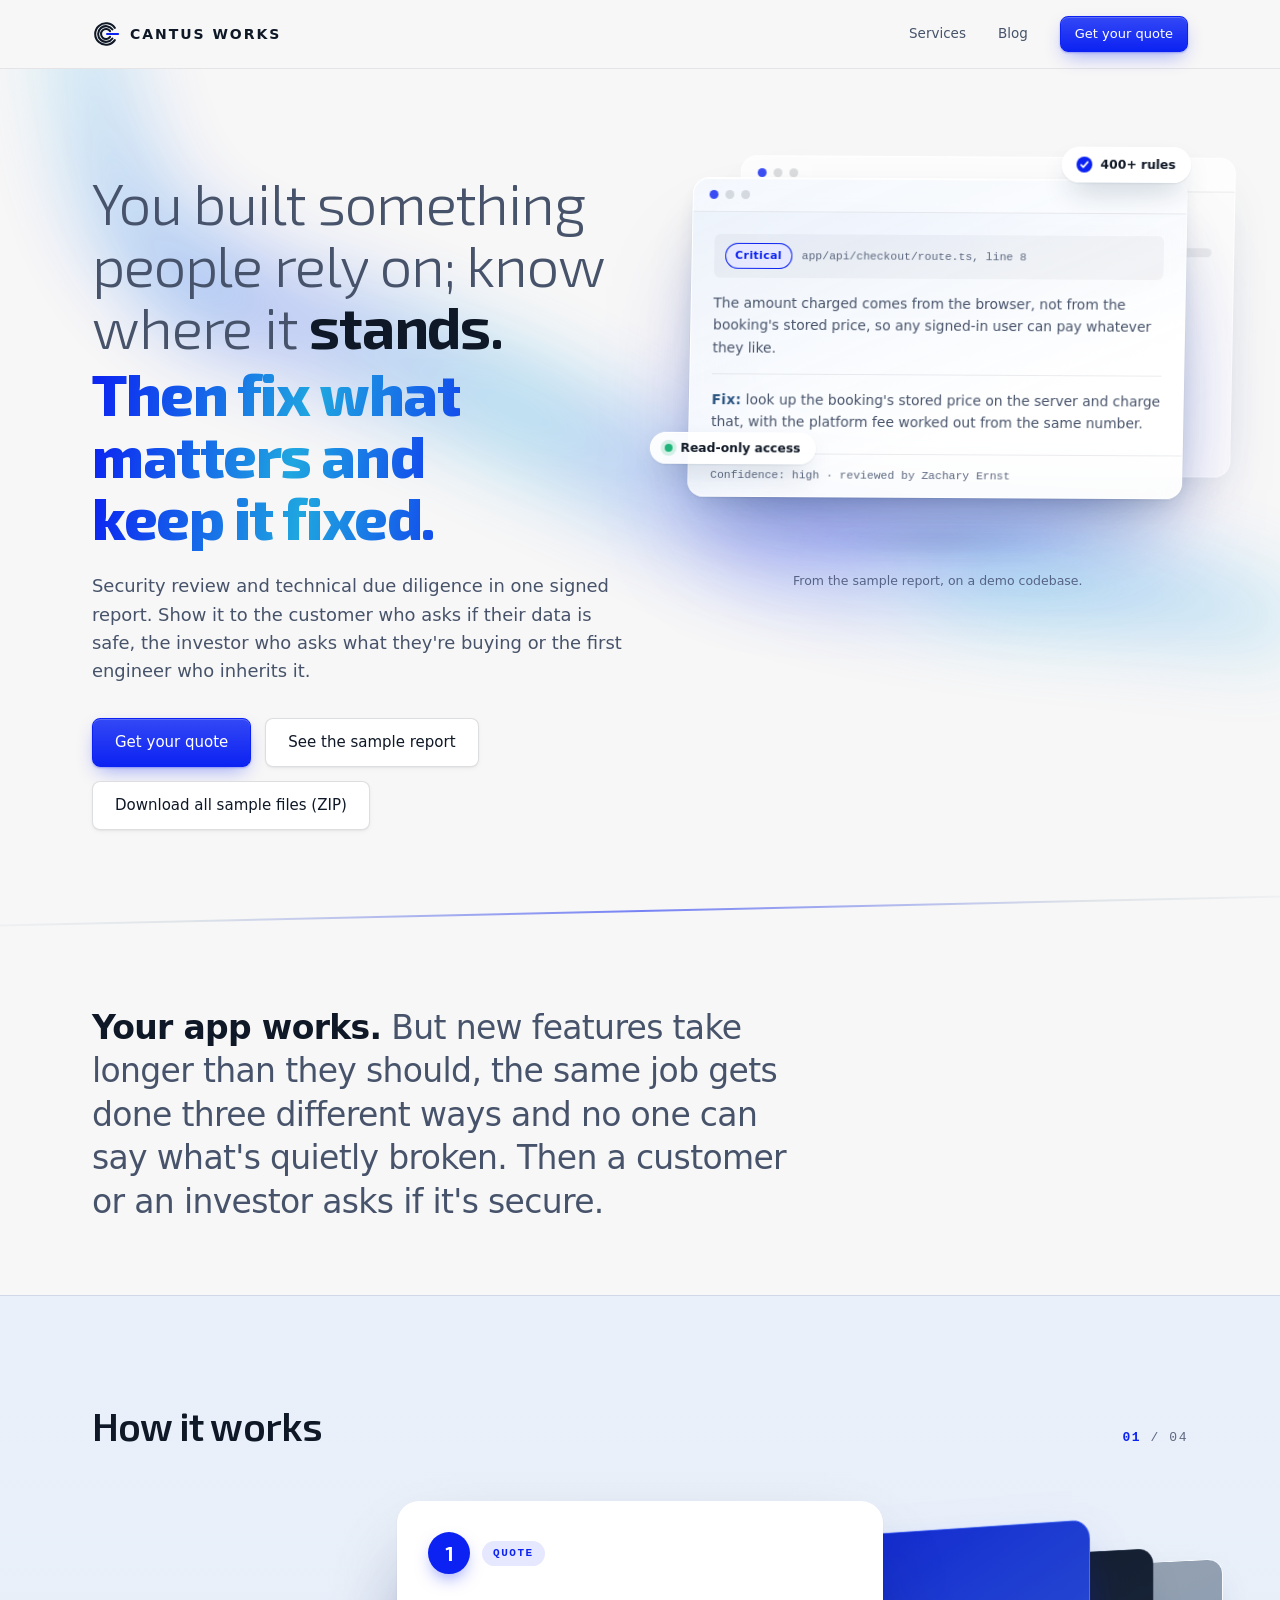
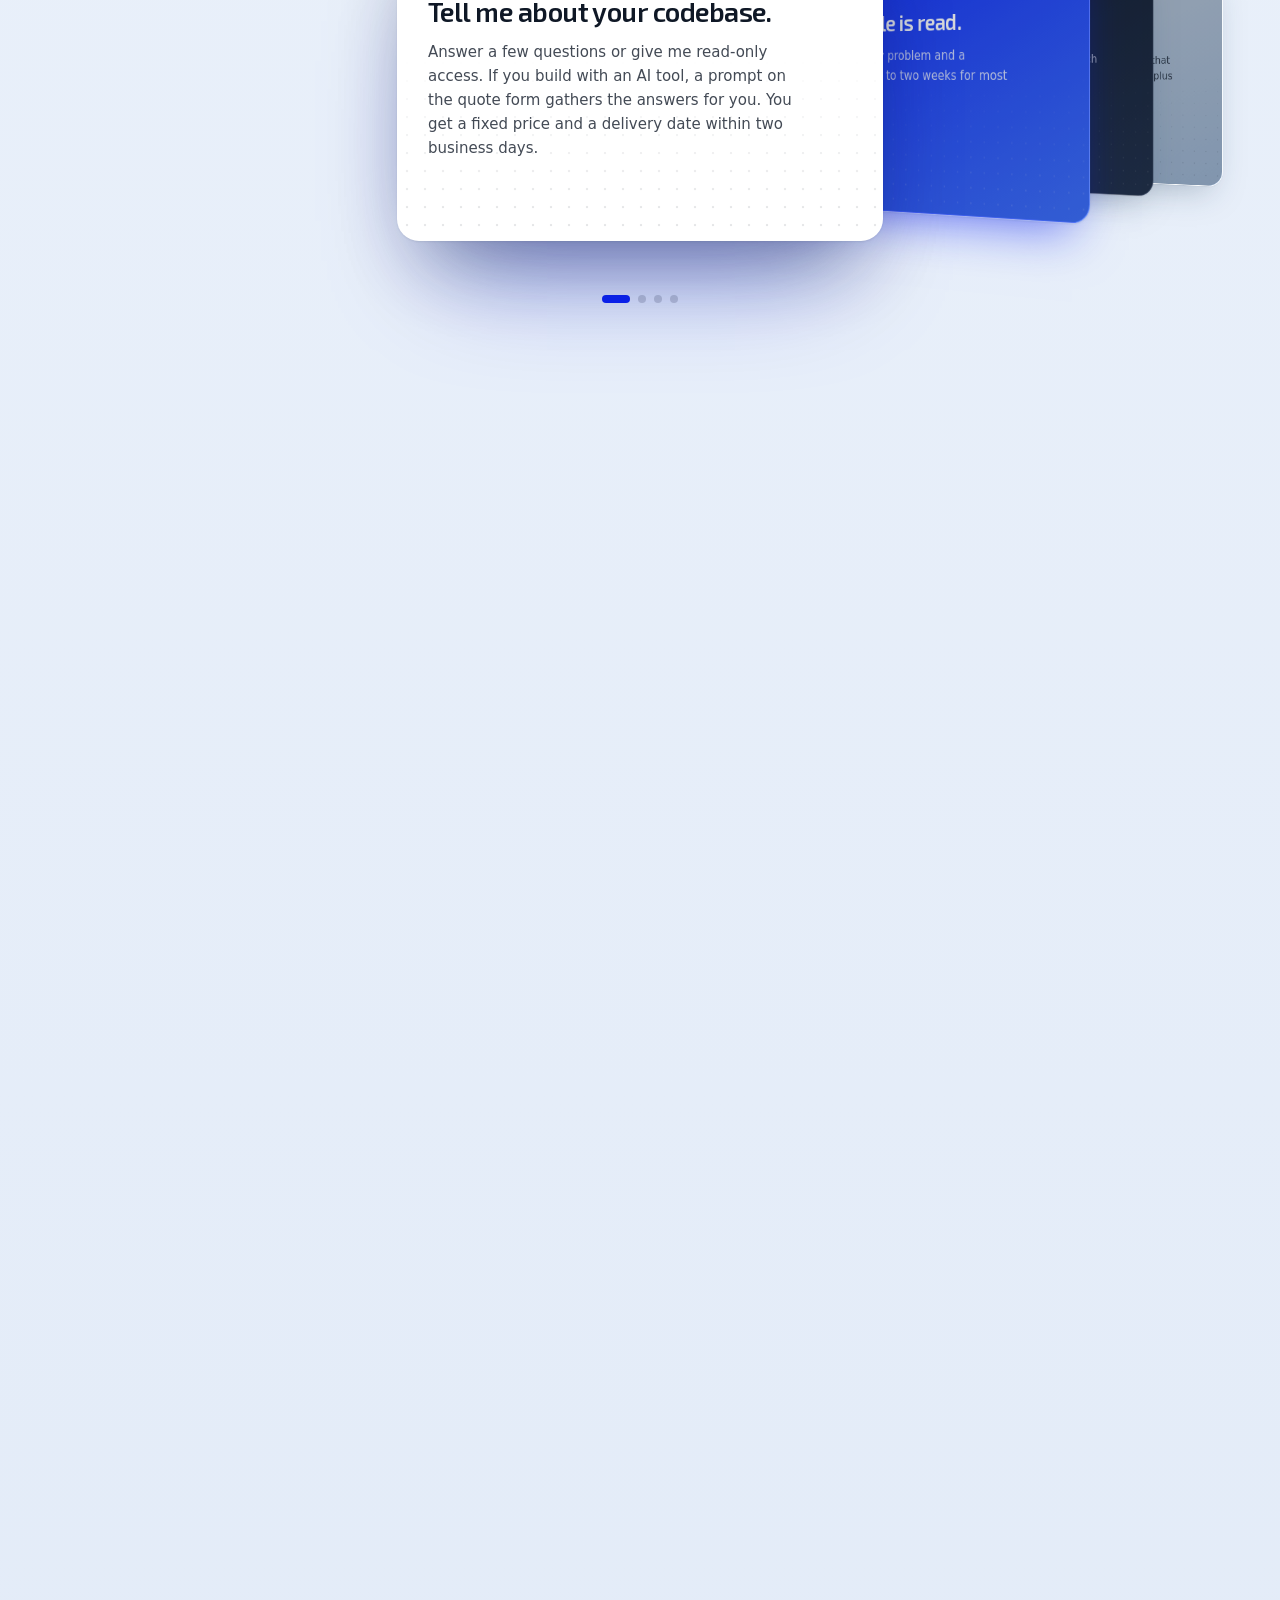
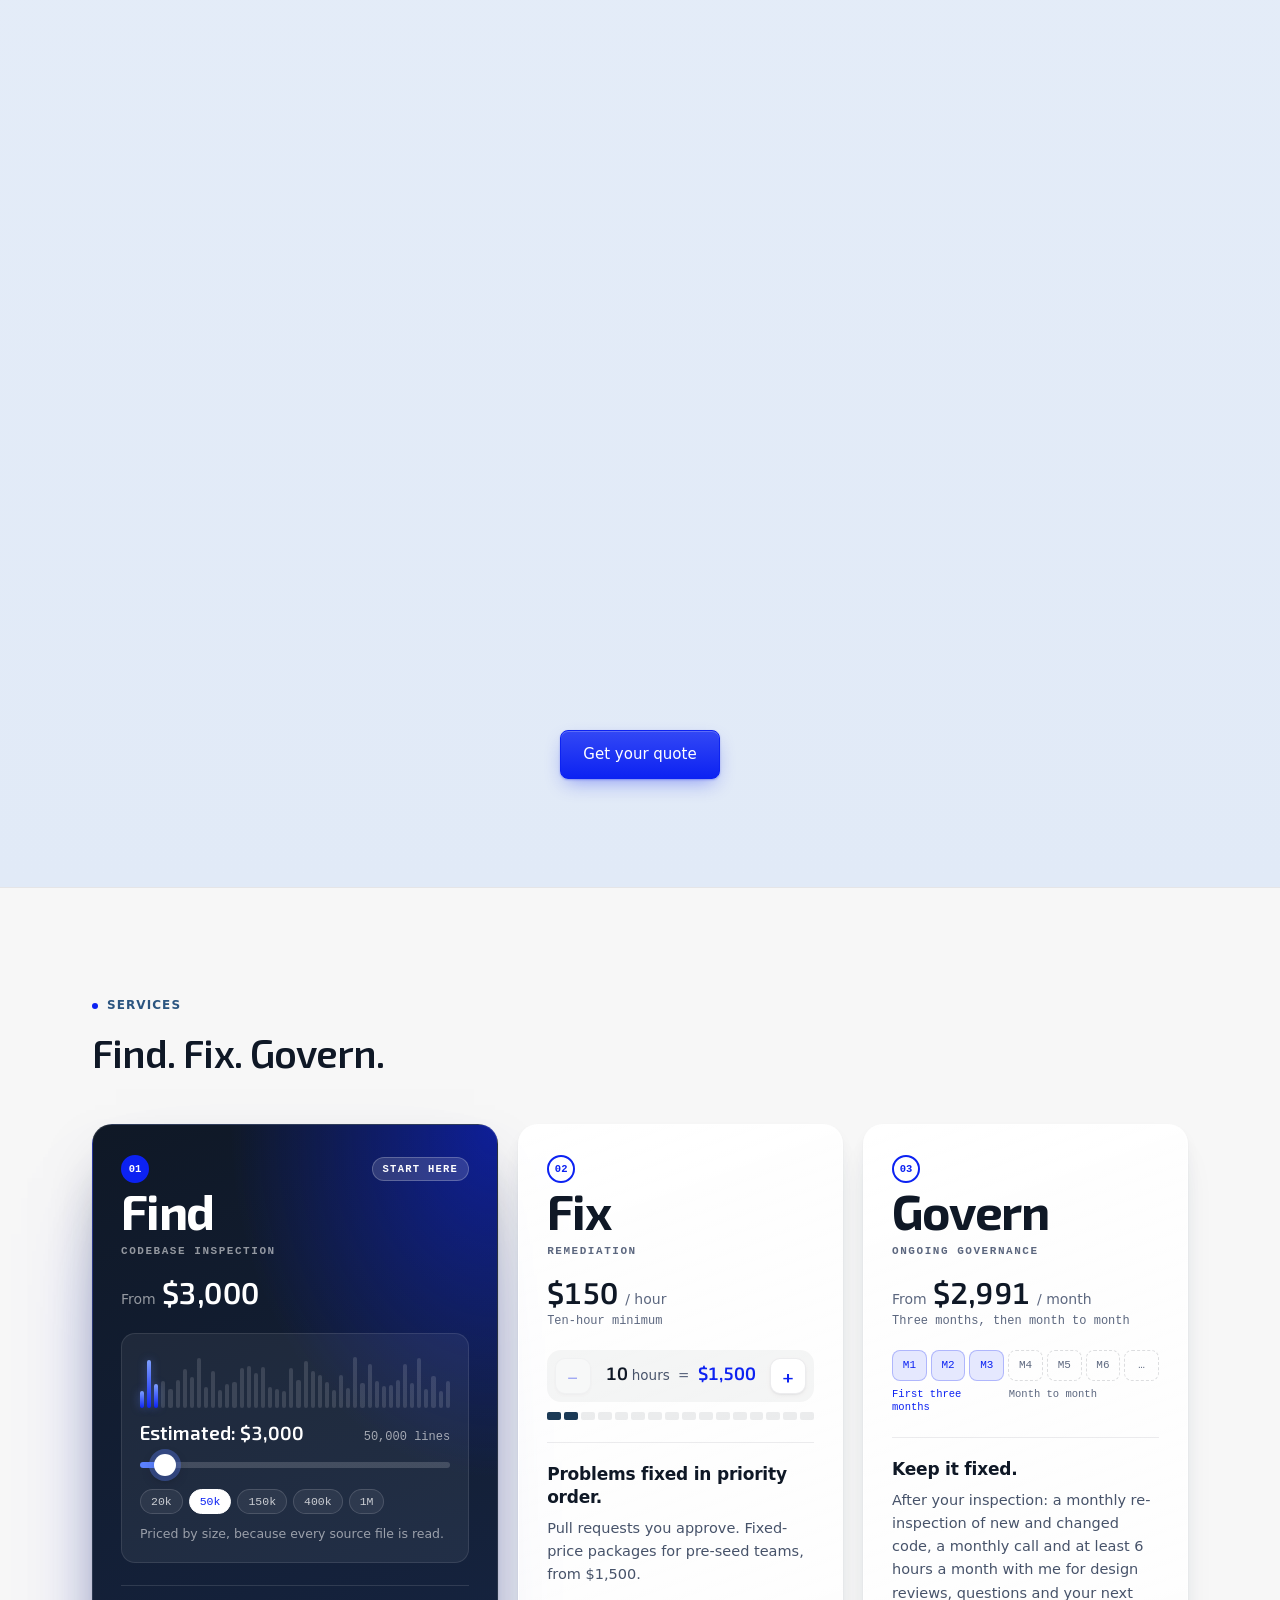
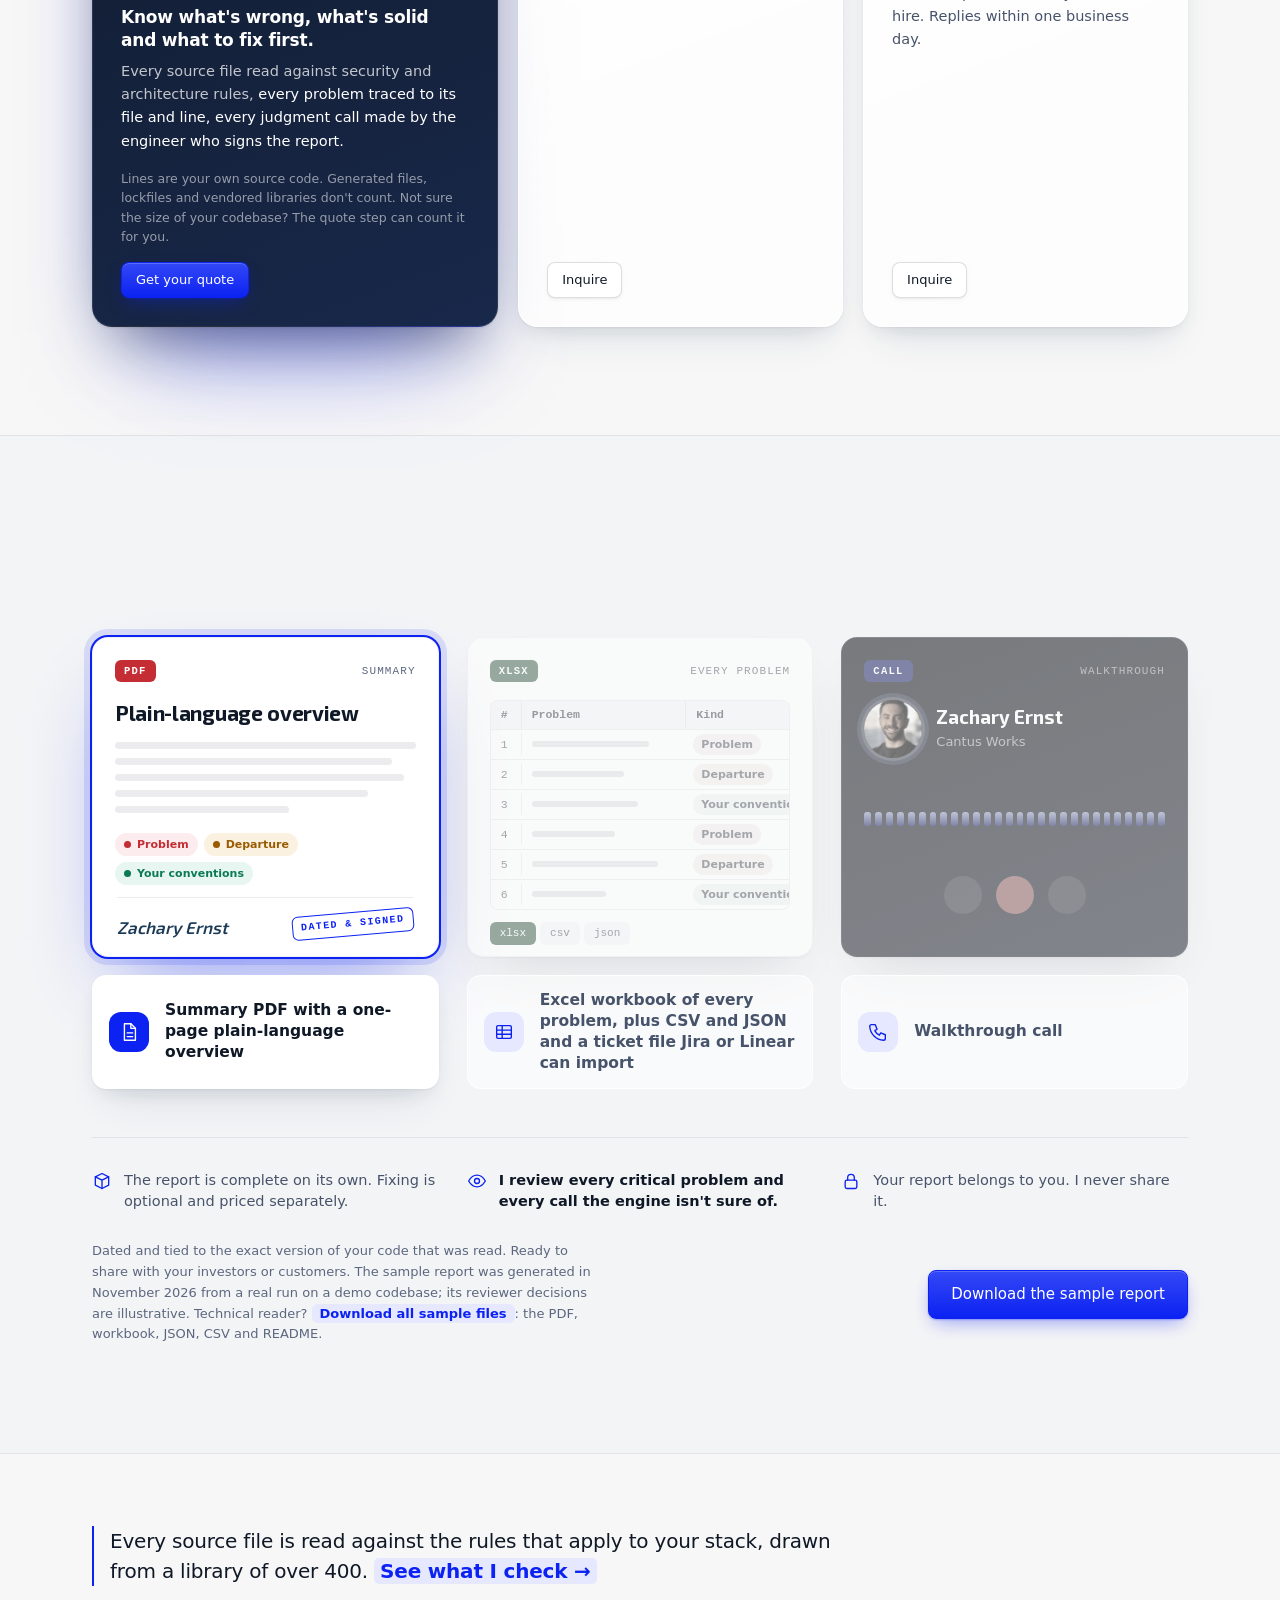
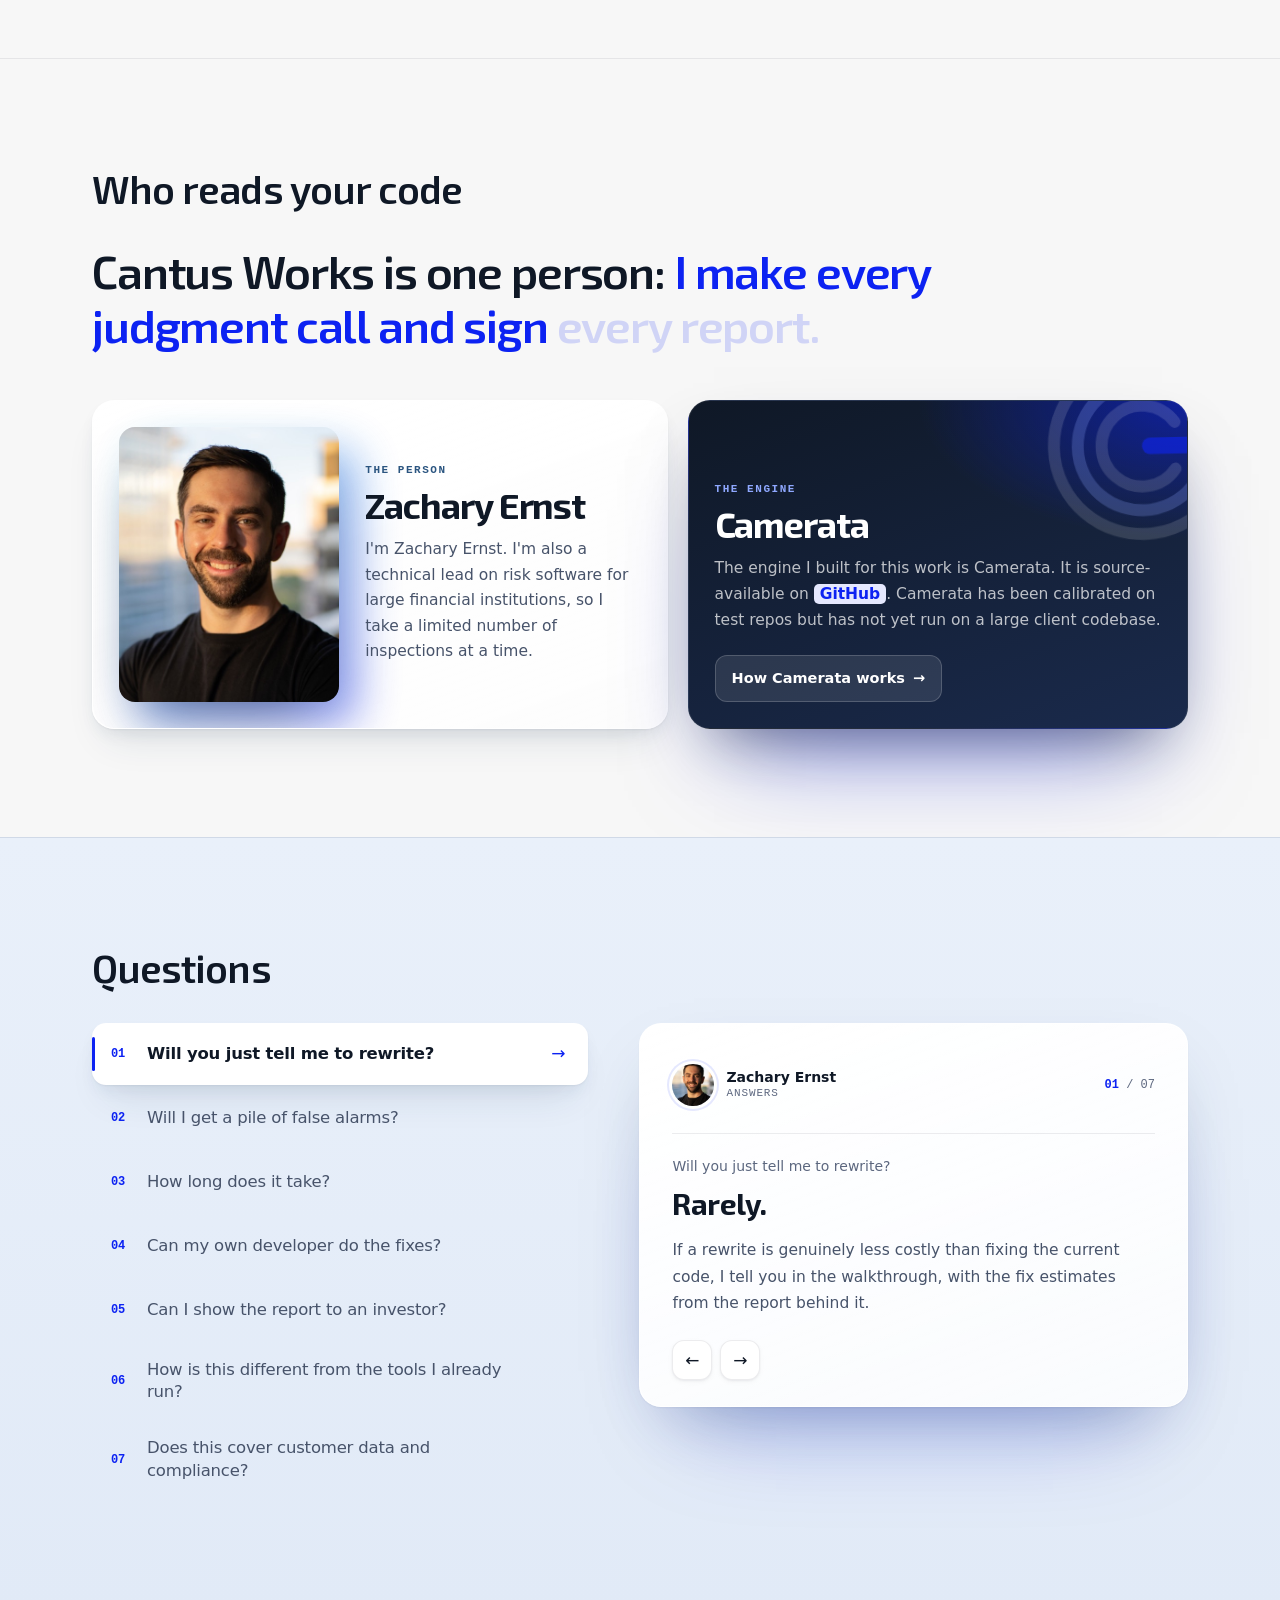
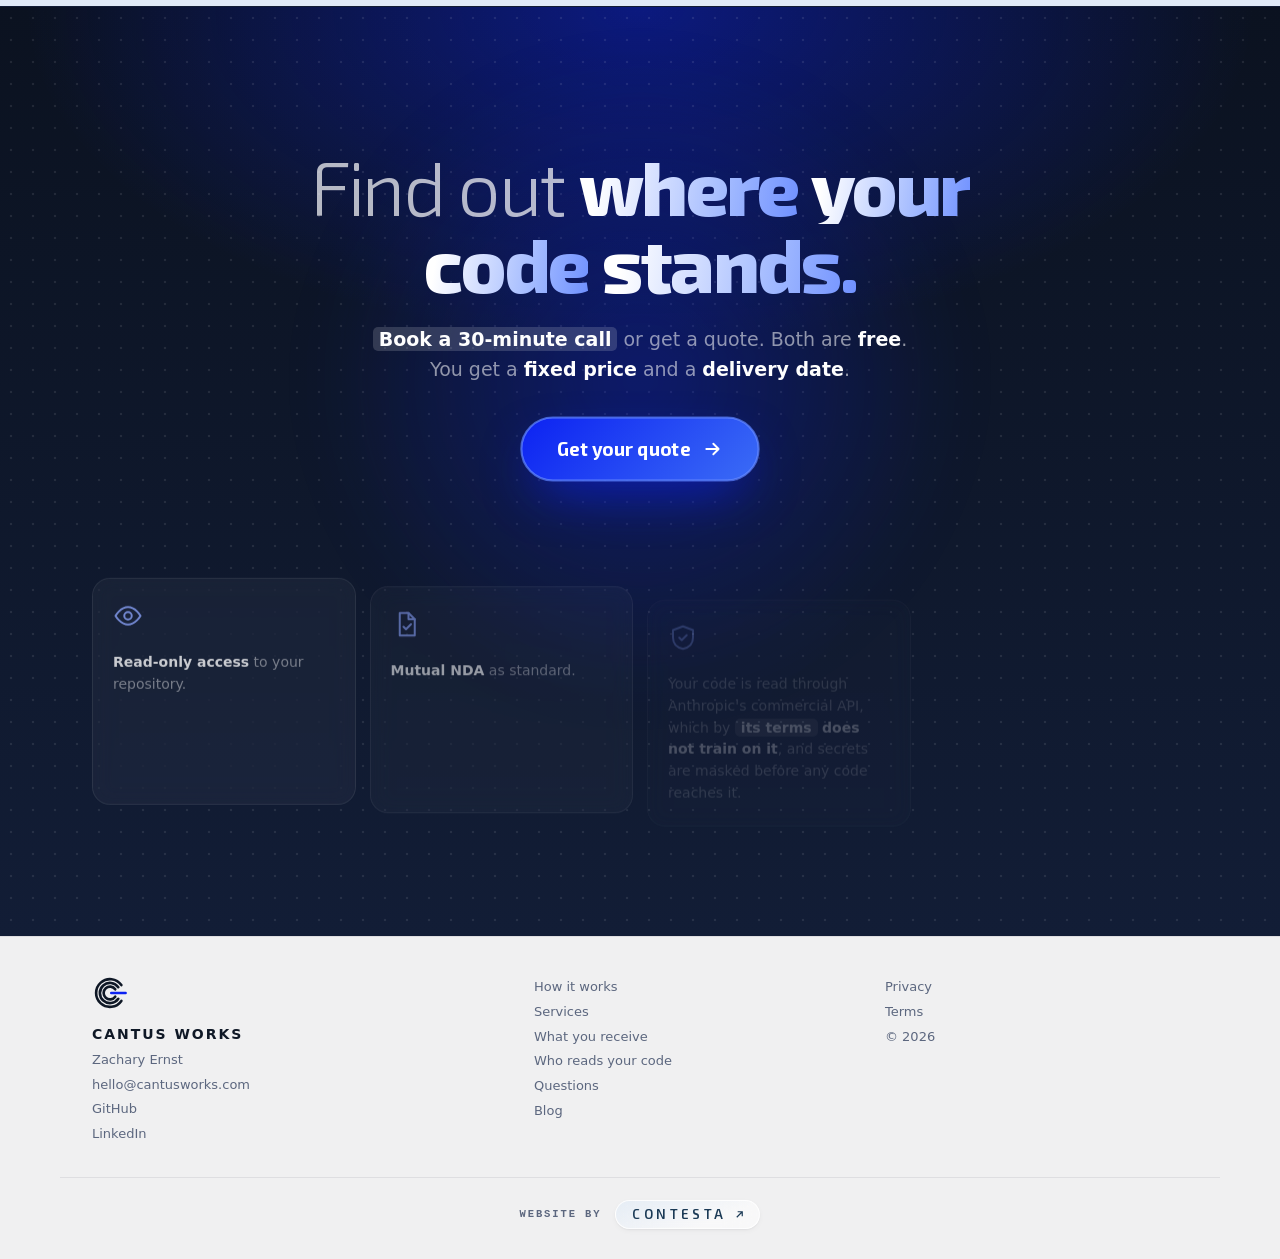
==== index.html @ cb7a37f2 "Footer: LinkedIn company page and Zachary Ernst's profile on every page; both in the structured data" ====
<!doctype html>
<html lang="en">
<head>
<meta charset="utf-8">
<title>Cantus Works | Code inspections for startups</title>
<meta name="viewport" content="width=device-width, initial-scale=1">
<meta name="color-scheme" content="light">
<meta name="theme-color" content="#F7F7F7">
<link rel="icon" href="favicon.svg" type="image/svg+xml">
<meta name="description" content="Security review and technical due diligence in one signed report you can show anyone who needs to trust your product.">
<meta property="og:title" content="Cantus Works">
<meta property="og:type" content="website">
<link rel="canonical" href="https://cantusworks.com/">
<meta property="og:description" content="Security review and technical due diligence in one signed report you can show anyone who needs to trust your product.">
<meta property="og:url" content="https://cantusworks.com/">
<meta property="og:site_name" content="Cantus Works">
<meta property="og:image" content="https://cantusworks.com/og-image.png">
<meta property="og:image:width" content="1200">
<meta property="og:image:height" content="630">
<meta name="twitter:card" content="summary_large_image">
<script type="application/ld+json">{"@context":"https://schema.org","@type":"ProfessionalService","name":"Cantus Works","url":"https://cantusworks.com/","logo":"https://cantusworks.com/logo-mark.svg","image":"https://cantusworks.com/og-image.png","email":"hello@cantusworks.com","description":"Code inspections for startups: every source file read against written security and architecture rules, reviewed and signed by one engineer.","founder":{"@type":"Person","name":"Zachary Ernst","jobTitle":"Founder and Principal Engineer","sameAs":["https://www.linkedin.com/in/zernst3/","https://github.com/zernst3"]},"sameAs":["https://www.linkedin.com/company/cantusworks","https://github.com/zernst3"]}</script>
<link rel="stylesheet" href="fonts/fonts.css">
<link rel="stylesheet" href="styles.css?v=20261121p">
<script>
  /* hide the hero until GSAP plays its intro; a safety net removes it if GSAP never loads */
  if (!window.matchMedia('(prefers-reduced-motion: reduce)').matches) {
    document.documentElement.classList.add('hero-anim');
    setTimeout(function () { if (!window.gsap) document.documentElement.classList.remove('hero-anim'); }, 2500);
  }
</script>
<script defer src="https://cloud.umami.is/script.js" data-website-id="0110ca8d-b614-43de-983e-fb62bd26c7d7" data-domains="cantusworks.com"></script>
</head>
<body>

<header class="site" id="hdr">
  <div class="wrap nav-inner">
    <a class="wordmark" href="#top"><img src="logo-mark.svg" width="28" height="28" alt="">CANTUS WORKS</a>
    <div class="nav-right">
      <nav class="navlinks" aria-label="Sections">
        <a href="#services">Services</a>
        <a href="/blog">Blog</a>
      </nav>
      <a class="btn btn-solid btn-sm" href="/quote" data-umami-event="quote-click" data-umami-event-need="general">Get your quote</a>
    </div>
  </div>
</header>

<main>
<section class="hero" id="top">
  <div class="hero-bg" aria-hidden="true">
    <svg class="hero-band" viewBox="0 0 1440 900" preserveAspectRatio="none">
      <defs>
        <linearGradient id="cwBand" gradientUnits="userSpaceOnUse" x1="60" y1="0" x2="1420" y2="600">
          <stop offset="0" stop-color="#0C22F2" stop-opacity="0"></stop>
          <stop offset="0.18" stop-color="#1431EE" stop-opacity="0.26"></stop>
          <stop offset="0.42" stop-color="#1FA6E0" stop-opacity="0.32"></stop>
          <stop offset="0.62" stop-color="#1431EE" stop-opacity="0.24"></stop>
          <stop offset="0.84" stop-color="#2FB4E6" stop-opacity="0.18"></stop>
          <stop offset="1" stop-color="#0C22F2" stop-opacity="0"></stop>
        </linearGradient>
      </defs>
      <path class="cw-band-base" d="M 88 -50 C 116 140 150 210 315 258 C 480 306 640 378 795 452 C 1000 550 1220 500 1560 610" fill="none" stroke="url(#cwBand)" stroke-width="118" stroke-linecap="round"></path>
      <path class="cw-band-flow" d="M 88 -50 C 116 140 150 210 315 258 C 480 306 640 378 795 452 C 1000 550 1220 500 1560 610" fill="none" stroke="#3FB6E8" stroke-opacity="0.24" stroke-width="82" stroke-linecap="round" stroke-dasharray="340 900"></path>
    </svg>
    <div class="hero-stroke"></div>
  </div>
  <div class="wrap">
    <div class="hero-grid">
      <div class="hero-copy">
        <h1 class="hero-title">
          <span class="hl hl1"><span class="w"><span>You</span></span> <span class="w"><span>built</span></span> <span class="w"><span>something</span></span> <span class="w"><span>people</span></span> <span class="w"><span>rely</span></span> <span class="w"><span>on;</span></span> <span class="w"><span>know</span></span> <span class="w"><span>where</span></span> <span class="w"><span>it</span></span> <span class="w"><span class="scr">stands.</span></span></span>
          <span class="hl hl2"><span class="grad">Then fix what matters and</span> <em class="accent">keep it fixed.</em></span>
        </h1>
        <p class="standfirst">Security review and technical due diligence in one signed report. Show it to the customer who asks if their data is safe, the investor who asks what they're buying or the first engineer who inherits it.</p>
        <div class="hero-cta">
          <a class="btn btn-solid btn-lg" href="/quote" data-umami-event="quote-click" data-umami-event-need="general">Get your quote</a>
          <a class="btn btn-lg" href="sample/cantus-works-sample.pdf" data-umami-event="sample-download-pdf" target="_blank" rel="noopener">See the sample report</a>
          <a class="btn btn-lg" href="sample/cantus-works-sample.zip" data-umami-event="sample-download-zip">Download all sample files (ZIP)</a>
        </div>
      </div>

      <div class="report-wrap">
        <div class="report-stage">
        <div class="report-float">
        <div class="report-tilt">
        <div class="report-ghost" aria-hidden="true">
          <div class="report-bar"><i></i><i></i><i></i></div>
          <div class="ghost-lines"><b></b><b></b><b></b><b></b></div>
        </div>
        <div class="report">
          <div class="scanline" aria-hidden="true"></div>
          <div class="report-bar" aria-hidden="true"><i></i><i></i><i></i></div>
          <div class="finding">
            <div class="loc">
              <span class="sev crit">Critical</span>
              <span>app/api/checkout/route.ts, line 8</span>
            </div>
            <p class="impact">The amount charged comes from the browser, not from the booking's stored price, so any signed-in user can pay whatever they like.</p>
            <p class="fix"><b>Fix:</b> look up the booking's stored price on the server and charge that, with the platform fee worked out from the same number.</p>
          </div>
          <div class="report-foot">Confidence: high &middot; reviewed by Zachary Ernst</div>
        </div>
        <div class="chip chip-a" aria-hidden="true"><svg viewBox="0 0 16 16"><path d="M3.5 8.5l3 3 6-7"/></svg>400+ rules</div>
        <div class="chip chip-b" aria-hidden="true"><span class="dot"></span>Read-only access</div>
        </div>
        </div>
        <div class="report-shadow" aria-hidden="true"></div>
        </div>
        <p class="report-caption">From the sample report, on a demo codebase.</p>
      </div>
    </div>
  </div>
</section>

<section class="tight" id="problem">
  <div class="wrap">
    <p class="problem"><span class="lead">Your app works.</span> But new features take longer than they should, the same job gets done three different ways and no one can say what's quietly broken. Then a customer or an investor asks if it's secure.</p>
  </div>
</section>

<section class="bg-blue how" id="how">
  <div class="wrap">
    <div class="how-pin">
    <div class="how-head">
      <h2>How it works</h2>
      <p class="how-count" aria-hidden="true"><span class="how-count-now">01</span> / 04</p>
    </div>

    <ol class="how-steps">
      <li class="how-step tone-light is-active">
        <div class="how-card">
          <div class="how-top"><span class="how-order">1</span><p class="how-name">Quote</p></div>
          <h3>Tell me about your codebase.</h3>
          <p class="how-desc">Answer a few questions or give me read-only access. If you build with an AI tool, a prompt on the quote form gathers the answers for you. You get a fixed price and a delivery date within two business days.</p>
        </div>
      </li>
      <li class="how-step tone-vivid">
        <div class="how-card">
          <div class="how-top"><span class="how-order">2</span><p class="how-name">Inspection</p></div>
          <h3>Every source file is read.</h3>
          <p class="how-desc">A signed report of every problem and a walkthrough call, in one to two weeks for most codebases.</p>
        </div>
      </li>
      <li class="how-step tone-ink">
        <div class="how-card">
          <div class="how-top"><span class="how-order">3</span><p class="how-name">Fix</p></div>
          <h3>I fix them in priority order.</h3>
          <p class="how-desc">You approve every change before it goes in. Each one is written the way your code is already written.</p>
        </div>
      </li>
      <li class="how-step tone-sky">
        <div class="how-card">
          <div class="how-top"><span class="how-order">4</span><p class="how-name">Govern</p></div>
          <h3>Your code stays fixed.</h3>
          <p class="how-desc">After your inspection: every month, the code that changed is inspected against the same rules, plus a monthly call and at least 6 hours with me. Replies within one business day.</p>
        </div>
      </li>
    </ol>

    <div class="how-dots" aria-hidden="true"><i class="is-active"></i><i></i><i></i><i></i></div>
    </div>

    <div class="cta-center"><a class="btn btn-solid btn-lg" href="/quote" data-umami-event="quote-click" data-umami-event-need="general">Get your quote</a></div>
  </div>
</section>

<section id="services" class="svc-section">
  <div class="wrap">
    <p class="eyebrow">Services</p>
    <h2 class="svc-title"><span>Find.</span> <span>Fix.</span> <span>Govern.</span></h2>

    <div class="svc-grid">

      <article class="svc svc-find">
        <div class="svc-top">
          <span class="svc-node" aria-hidden="true">01</span>
          <span class="flagship-tag">Start here</span>
        </div>
        <p class="verb">Find</p>
        <h3>Codebase Inspection</h3>
        <p class="price"><span class="from">From</span> <span class="amt" data-to="3000">$3,000</span></p>

        <div class="est">
          <div class="est-bars" aria-hidden="true"></div>
          <div class="est-label">
            <span class="est-price" id="est-price">Estimated: $3,000</span>
            <span class="est-lines" id="est-lines">50,000 lines</span>
          </div>
          <input type="range" id="est-range" min="0" max="1000000" step="1000" value="50000" aria-label="Codebase size in lines" aria-describedby="est-price">
          <div class="est-presets" role="group" aria-label="Typical sizes">
            <button type="button" data-lines="20000">20k</button>
            <button type="button" data-lines="50000" class="is-on">50k</button>
            <button type="button" data-lines="150000">150k</button>
            <button type="button" data-lines="400000">400k</button>
            <button type="button" data-lines="1000000">1M</button>
          </div>
          <p class="priced">Priced by size, because every source file is read.</p>
        </div>

        <p class="bold-line">Know what's wrong, what's solid and what to fix first.</p>
        <p class="body">Every source file read against security and architecture rules, <mark class="svc-mark">every problem traced to its file and line, every judgment call made by the engineer who signs the report.</mark></p>
        <p class="small">Lines are your own source code. Generated files, lockfiles and vendored libraries don't count. Not sure the size of your codebase? The quote step can count it for you.</p>
        <a class="btn btn-solid btn-sm" id="find-quote" href="/quote?need=find" data-umami-event="quote-click" data-umami-event-need="find">Get your quote</a>
      </article>

      <article class="svc svc-fix">
        <div class="svc-top"><span class="svc-node" aria-hidden="true">02</span></div>
        <p class="verb">Fix</p>
        <h3>Remediation</h3>
        <p class="price"><span class="amt" data-to="150">$150</span> <span class="per">/ hour</span></p>
        <p class="unit">Ten-hour minimum</p>

        <div class="hours">
          <div class="hours-row">
            <button type="button" class="hours-btn" data-step="-5" aria-label="Fewer hours">&minus;</button>
            <p class="hours-out" aria-live="polite"><b id="hours-n">10</b> hours <span>=</span> <b id="hours-total">$1,500</b></p>
            <button type="button" class="hours-btn" data-step="5" aria-label="More hours">+</button>
          </div>
          <div class="hours-blocks" aria-hidden="true"></div>
        </div>

        <p class="bold-line">Problems fixed in priority order.</p>
        <p class="body">Pull requests you approve. Fixed-price packages for pre-seed teams, from $1,500.</p>
        <a class="btn btn-sm" href="/quote?need=fix" data-umami-event="quote-click" data-umami-event-need="fix">Inquire</a>
      </article>

      <article class="svc svc-gov">
        <div class="svc-top"><span class="svc-node" aria-hidden="true">03</span></div>
        <p class="verb">Govern</p>
        <h3>Ongoing Governance</h3>
        <p class="price"><span class="from">From</span> <span class="amt" data-to="3000">$3,000</span> <span class="per">/ month</span></p>
        <p class="unit">Three months, then month to month</p>

        <div class="months" aria-hidden="true">
          <div class="months-row"><i class="commit">M1</i><i class="commit">M2</i><i class="commit">M3</i><i class="flex">M4</i><i class="flex">M5</i><i class="flex">M6</i><i class="flex">&hellip;</i></div>
          <div class="months-legend"><span>First three months</span><span>Month to month</span></div>
        </div>

        <p class="bold-line">Keep it fixed.</p>
        <p class="body">After your inspection: a monthly re-inspection of new and changed code, a monthly call and at least 6 hours a month with me for design reviews, questions and your next hire. Replies within one business day.</p>
        <a class="btn btn-sm" href="/quote?need=govern" data-umami-event="quote-click" data-umami-event-need="govern">Inquire</a>
      </article>
    </div>

  </div>
</section>

<section class="bg-deep" id="receive">
  <div class="wrap">
    <h2>What you receive</h2>

    <div class="rcv-row">
      <div class="rcv-col is-active">
        <div class="rcv-doc rcv-pdf" aria-hidden="true">
          <div class="doc-head"><span class="doc-type">PDF</span><span class="doc-meta">Summary</span></div>
          <p class="doc-title">Plain-language overview</p>
          <div class="doc-lines"><b></b><b></b><b></b><b></b><b></b></div>
          <div class="doc-kpis"><span class="k-broken"><i></i>Problem</span><span class="k-incons"><i></i>Departure</span><span class="k-well"><i></i>Your conventions</span></div>
          <div class="doc-foot"><span class="doc-sign">Zachary Ernst</span><span class="doc-stamp">Dated &amp; signed</span></div>
        </div>
        <button type="button" class="rcv-item is-active" aria-pressed="true">
          <svg viewBox="0 0 24 24" fill="none" stroke="currentColor" stroke-width="1.5" stroke-linecap="round" stroke-linejoin="round" aria-hidden="true"><path d="M7 3h7l5 5v13H7z"/><path d="M14 3v5h5"/><path d="M10 13h6M10 17h6"/></svg>
          <span>Summary PDF with a one-page plain-language overview</span>
          <i class="rcv-timer" aria-hidden="true"></i>
        </button>
      </div>

      <div class="rcv-col">
        <div class="rcv-doc rcv-xls" aria-hidden="true">
          <div class="doc-head"><span class="doc-type xls">XLSX</span><span class="doc-meta">Every problem</span></div>
          <div class="xls-grid">
            <div class="xls-row xls-h"><span>#</span><span>Problem</span><span>Kind</span></div>
            <div class="xls-row" data-kind="broken"><span>1</span><span><b style="width:82%"></b></span><span class="pill k-broken">Problem</span></div>
            <div class="xls-row" data-kind="incons"><span>2</span><span><b style="width:64%"></b></span><span class="pill k-incons">Departure</span></div>
            <div class="xls-row" data-kind="well"><span>3</span><span><b style="width:74%"></b></span><span class="pill k-well">Your conventions</span></div>
            <div class="xls-row" data-kind="broken"><span>4</span><span><b style="width:58%"></b></span><span class="pill k-broken">Problem</span></div>
            <div class="xls-row" data-kind="incons"><span>5</span><span><b style="width:88%"></b></span><span class="pill k-incons">Departure</span></div>
            <div class="xls-row" data-kind="well"><span>6</span><span><b style="width:52%"></b></span><span class="pill k-well">Your conventions</span></div>
          </div>
          <div class="xls-tabs"><span class="on">xlsx</span><span>csv</span><span>json</span></div>
        </div>
        <button type="button" class="rcv-item" aria-pressed="false">
          <svg viewBox="0 0 24 24" fill="none" stroke="currentColor" stroke-width="1.5" stroke-linecap="round" stroke-linejoin="round" aria-hidden="true"><rect x="4" y="5" width="16" height="14" rx="1.5"/><path d="M4 10h16M4 14.5h16M10 5v14"/></svg>
          <span>Excel workbook of every problem, plus CSV and JSON and a ticket file Jira or Linear can import</span>
          <i class="rcv-timer" aria-hidden="true"></i>
        </button>
      </div>

      <div class="rcv-col">
        <div class="rcv-doc rcv-call" aria-hidden="true">
          <div class="doc-head"><span class="doc-type call">CALL</span><span class="doc-meta">Walkthrough</span></div>
          <div class="call-who"><img src="headshot.jpg?v=2" alt=""><div><p class="call-name">Zachary Ernst</p><p class="call-role">Cantus Works</p></div></div>
          <div class="call-wave"></div>
          <div class="call-btns"><i></i><i class="end"></i><i></i></div>
        </div>
        <button type="button" class="rcv-item" aria-pressed="false">
          <svg viewBox="0 0 24 24" fill="none" stroke="currentColor" stroke-width="1.5" stroke-linecap="round" stroke-linejoin="round" aria-hidden="true"><path d="M5 4h4l2 5-2.5 1.5a11 11 0 0 0 5 5L15 13l5 2v4a2 2 0 0 1-2 2A16 16 0 0 1 3 6a2 2 0 0 1 2-2z"/></svg>
          <span>Walkthrough call</span>
          <i class="rcv-timer" aria-hidden="true"></i>
        </button>
      </div>
    </div>

    <div class="rcv-more">
      <div class="rcv-rest">
        <ul class="rcv-promises">
          <li><svg viewBox="0 0 24 24" fill="none" stroke="currentColor" stroke-width="1.6" stroke-linecap="round" stroke-linejoin="round" aria-hidden="true"><path d="M12 3l8 4v10l-8 4-8-4V7z"/><path d="M4 7l8 4 8-4M12 11v10"/></svg><span>The report is complete on its own. Fixing is optional and priced separately.</span></li>
          <li><svg viewBox="0 0 24 24" fill="none" stroke="currentColor" stroke-width="1.6" stroke-linecap="round" stroke-linejoin="round" aria-hidden="true"><path d="M2 12s4-7 10-7 10 7 10 7-4 7-10 7S2 12 2 12z"/><circle cx="12" cy="12" r="3"/></svg><span><mark class="rcv-mark">I review every critical problem and every call the engine isn't sure of.</mark></span></li>
          <li><svg viewBox="0 0 24 24" fill="none" stroke="currentColor" stroke-width="1.6" stroke-linecap="round" stroke-linejoin="round" aria-hidden="true"><rect x="5" y="11" width="14" height="10" rx="2"/><path d="M8 11V8a4 4 0 0 1 8 0v3"/></svg><span>Your report belongs to you. I never share it.</span></li>
        </ul>
        <p class="dated">Dated and tied to the exact version of your code that was read. Ready to share with your investors or customers. The sample report was generated in November 2026 from a real run on a demo codebase; its reviewer decisions are illustrative. Technical reader? <a class="pkg-link" href="sample/cantus-works-sample.zip" data-umami-event="sample-download-zip">Download all sample files</a>: the PDF, workbook, JSON, CSV and README.</p>
        <div class="cta-row"><a class="btn btn-solid btn-lg" href="sample/cantus-works-sample.pdf" data-umami-event="sample-download-pdf" target="_blank" rel="noopener">Download the sample report</a></div>
      </div>
    </div>
  </div>
</section>

<section class="teaser tight" id="check">
  <div class="wrap">
    <p>Every source file is read against the rules that apply to your stack, drawn from a library of over 400. <a href="/inspection-checks">See what I check &rarr;</a></p>
  </div>
</section>

<section id="who">
  <div class="wrap">
    <h2>Who reads your code</h2>

    <p class="who-statement">Cantus Works is one person: <span class="who-key">I make every judgment call and sign every report.</span></p>

    <div class="who-grid">
      <article class="who-card who-person">
        <div class="who-photo"><img src="headshot.jpg?v=2" width="848" height="1060" alt="Zachary Ernst" loading="lazy"></div>
        <div class="who-body">
          <p class="who-tag">The person</p>
          <h3 class="who-name">Zachary Ernst</h3>
          <p>I'm Zachary Ernst. I'm also a technical lead on risk software for large financial institutions, so I take a limited number of inspections at a time.</p>
        </div>
      </article>

      <article class="who-card who-engine">
        <svg class="who-rings" viewBox="0 0 96 96" aria-hidden="true">
          <path class="r1" d="M 61.9 38.2 A 17 17 0 1 0 61.9 57.8"/>
          <path class="r2" d="M 70.1 32.5 A 27 27 0 1 0 70.1 63.5"/>
          <path class="r3" d="M 78.3 26.8 A 37 37 0 1 0 78.3 69.2"/>
          <rect x="48" y="44.5" width="45" height="7" rx="3.5"/>
        </svg>
        <div class="who-body">
          <p class="who-tag">The engine</p>
          <h3 class="who-name">Camerata</h3>
          <p>The engine I built for this work is Camerata. It is source-available on <a href="https://github.com/zernst3/camerata-orchestrator" target="_blank" rel="noopener">GitHub</a>. Camerata has been calibrated on test repos but has not yet run on a large client codebase.</p>
          <a class="who-link" href="/how-camerata-works">How Camerata works <span aria-hidden="true">&rarr;</span></a>
        </div>
      </article>
    </div>
  </div>
</section>

<section class="bg-blue" id="questions">
  <div class="wrap">
    <h2>Questions</h2>
    <div class="faq" id="faq">
      <details>
        <summary>Will you just tell me to rewrite?</summary>
        <p class="answer">Rarely. If a rewrite is genuinely less costly than fixing the current code, I tell you in the walkthrough, with the fix estimates from the report behind it.</p>
      </details>
      <details>
        <summary>Will I get a pile of false alarms?</summary>
        <p class="answer">That's what my review is for. The engine proposes and I decide. <mark class="faq-mark">Every problem points to its file and line, so you can check it yourself. I review every critical problem and every call the engine isn't sure of. When the same problem repeats across your code, the report groups it as one fix and lists every place it appears. The report says how many I threw out.</mark></p>
      </details>
      <details>
        <summary>How long does it take?</summary>
        <p class="answer">One to two weeks for most codebases. Your quote gives a date for yours. Rush delivery is available for a fee, stated in the quote.</p>
      </details>
      <details>
        <summary>Can my own developer do the fixes?</summary>
        <p class="answer">Yes. Every problem includes its place in the code, the suggested fix and an estimate. Any developer can work from it. I do the fixes only if you ask me to. If an investor commissions the inspection, the agreement can rule out fix work so the report stays independent.</p>
      </details>
      <details>
        <summary>Can I show the report to an investor?</summary>
        <p class="answer">Yes. A non-technical investor can read the PDF summary. Technical reviewers can use the workbook for the finer details.</p>
      </details>
      <details>
        <summary>How is this different from the tools I already run?</summary>
        <p class="answer">Tools like Semgrep and Dependabot match known patterns and flag known vulnerable packages. A pen test attacks your running app. An inspection reads your whole codebase against written rules, including the places it contradicts its own patterns. <mark class="faq-mark">I review every critical problem and every call the engine isn't sure of.</mark> It works alongside those tools, not instead of them.</p>
      </details>
      <details>
        <summary>Does this cover customer data and compliance?</summary>
        <p class="answer">It covers how your code protects customer data: who can see what, where secrets live and how payments are handled. It is not a compliance certification. SOC 2, HIPAA and PCI are separate processes, and this report doesn't replace them.</p>
      </details>
    </div>
  </div>
</section>

<section class="contact final" id="contact">
  <div class="final-bg" aria-hidden="true"><div class="final-dots"></div><div class="final-glow"></div></div>
  <div class="wrap final-inner">
    <h2 class="final-title"><span class="ft-light">Find out</span> <span class="ft-heavy">where your code stands.</span></h2>
    <p class="final-sub"><a href="https://calendar.app.google/KakmsUZaSMK9FAoE8" data-umami-event="book-call" target="_blank" rel="noopener">Book a 30-minute call</a> or get a quote. Both are <b>free</b>. You get a <b>fixed price</b> and a <b>delivery date</b>.</p>
    <div class="final-cta">
      <a class="btn-magnet" href="/quote" data-umami-event="quote-click" data-umami-event-need="general"><span>Get your quote</span><svg viewBox="0 0 24 24" aria-hidden="true"><path d="M5 12h14M13 6l6 6-6 6"/></svg></a>
    </div>

    <ul class="final-trust">
      <li>
        <svg viewBox="0 0 24 24" aria-hidden="true"><path pathLength="1" d="M2 12s4-7 10-7 10 7 10 7-4 7-10 7S2 12 2 12z"/><circle pathLength="1" cx="12" cy="12" r="3"/></svg>
        <p><b>Read-only access</b> to your repository.</p>
      </li>
      <li>
        <svg viewBox="0 0 24 24" aria-hidden="true"><path pathLength="1" d="M7 3h7l5 5v13H7z"/><path pathLength="1" d="M14 3v5h5"/><path pathLength="1" d="M10 14l2 2 4-4"/></svg>
        <p><b>Mutual NDA</b> as standard.</p>
      </li>
      <li>
        <svg viewBox="0 0 24 24" aria-hidden="true"><path pathLength="1" d="M12 3l8 3v6c0 5-3.5 8-8 9-4.5-1-8-4-8-9V6z"/><path pathLength="1" d="M9 12l2 2 4-4"/></svg>
        <p>Your code is read through Anthropic's commercial API, which by <a href="https://www.anthropic.com/legal/commercial-terms" target="_blank" rel="noopener">its terms</a> <b>does not train on it</b>, and secrets are masked before any code reaches it.</p>
      </li>
      <li>
        <svg viewBox="0 0 24 24" aria-hidden="true"><path pathLength="1" d="M4 7h16M10 11v6M14 11v6M6 7l1 13h10l1-13M9 7V4h6v3"/></svg>
        <p>My copy of your code is <b>deleted within 30 days</b> after the work ends and the report after a year, or sooner on request.</p>
      </li>
    </ul>
  </div>
</section>
</main>

<footer class="site-foot">
  <div class="wrap foot-grid">
    <div>
      <img class="foot-mark" src="logo-mark.svg" width="36" height="36" alt="">
      <p class="foot-name">Cantus Works</p>
      <p><a href="https://www.linkedin.com/in/zernst3/" target="_blank" rel="noopener">Zachary Ernst</a></p>
      <p><a href="mailto:hello@cantusworks.com">hello@cantusworks.com</a></p>
      <p><a href="https://github.com/zernst3" target="_blank" rel="noopener">GitHub</a></p>
      <p><a href="https://www.linkedin.com/company/cantusworks" target="_blank" rel="noopener">LinkedIn</a></p>
    </div>
    <nav aria-label="Footer sections">
      <ul>
        <li><a href="#how">How it works</a></li>
        <li><a href="#services">Services</a></li>
        <li><a href="#receive">What you receive</a></li>
        <li><a href="#who">Who reads your code</a></li>
        <li><a href="#questions">Questions</a></li>
        <li><a href="/blog">Blog</a></li>
      </ul>
    </nav>
    <div>
      <ul>
        <li><a href="/privacy">Privacy</a></li>
        <li><a href="/terms">Terms</a></li>
        <li>&copy; 2026</li>
      </ul>
    </div>
  </div>
  <div class="wrap foot-credit">
    <span class="foot-credit-label">Website by</span>
    <a class="foot-credit-link" href="https://agenciacontesta.com/" target="_blank" rel="noopener">
      <span>Contesta</span>
      <svg viewBox="0 0 12 12" width="11" height="11" aria-hidden="true"><path d="M3 9 9 3M4 3h5v5" fill="none" stroke="currentColor" stroke-width="1.3"/></svg>
    </a>
  </div>
</footer>

<script src="site.js?v=20261121b"></script>
<script src="js/vendor/gsap.min.js"></script>
<script src="js/vendor/ScrollTrigger.min.js"></script>
<script src="hero.js?v=20261121h"></script>
<script src="how.js"></script>
<script src="services.js"></script>
<script src="receive.js"></script>
<script src="who.js"></script>
<script src="faq.js"></script>
<script src="final.js"></script>
</body>
</html>
---- fonts/fonts.css ----
/* Exo 2 (SIL Open Font License), self-hosted so visitors' browsers never contact Google. */
/* latin-ext */
@font-face {
  font-family: 'Exo 2';
  font-style: normal;
  font-weight: 300;
  font-display: swap;
  src: url(../fonts/exo2-latin-ext.woff2) format('woff2');
  unicode-range: U+0100-02BA, U+02BD-02C5, U+02C7-02CC, U+02CE-02D7, U+02DD-02FF, U+0304, U+0308, U+0329, U+1D00-1DBF, U+1E00-1E9F, U+1EF2-1EFF, U+2020, U+20A0-20AB, U+20AD-20C4, U+2113, U+2C60-2C7F, U+A720-A7FF;
}
/* latin */
@font-face {
  font-family: 'Exo 2';
  font-style: normal;
  font-weight: 300;
  font-display: swap;
  src: url(../fonts/exo2-latin.woff2) format('woff2');
  unicode-range: U+0000-00FF, U+0131, U+0152-0153, U+02BB-02BC, U+02C6, U+02DA, U+02DC, U+0304, U+0308, U+0329, U+2000-206F, U+20AC, U+2122, U+2191, U+2193, U+2212, U+2215, U+FEFF, U+FFFD;
}
/* latin-ext */
@font-face {
  font-family: 'Exo 2';
  font-style: normal;
  font-weight: 500;
  font-display: swap;
  src: url(../fonts/exo2-latin-ext.woff2) format('woff2');
  unicode-range: U+0100-02BA, U+02BD-02C5, U+02C7-02CC, U+02CE-02D7, U+02DD-02FF, U+0304, U+0308, U+0329, U+1D00-1DBF, U+1E00-1E9F, U+1EF2-1EFF, U+2020, U+20A0-20AB, U+20AD-20C4, U+2113, U+2C60-2C7F, U+A720-A7FF;
}
/* latin */
@font-face {
  font-family: 'Exo 2';
  font-style: normal;
  font-weight: 500;
  font-display: swap;
  src: url(../fonts/exo2-latin.woff2) format('woff2');
  unicode-range: U+0000-00FF, U+0131, U+0152-0153, U+02BB-02BC, U+02C6, U+02DA, U+02DC, U+0304, U+0308, U+0329, U+2000-206F, U+20AC, U+2122, U+2191, U+2193, U+2212, U+2215, U+FEFF, U+FFFD;
}
/* latin-ext */
@font-face {
  font-family: 'Exo 2';
  font-style: normal;
  font-weight: 600;
  font-display: swap;
  src: url(../fonts/exo2-latin-ext.woff2) format('woff2');
  unicode-range: U+0100-02BA, U+02BD-02C5, U+02C7-02CC, U+02CE-02D7, U+02DD-02FF, U+0304, U+0308, U+0329, U+1D00-1DBF, U+1E00-1E9F, U+1EF2-1EFF, U+2020, U+20A0-20AB, U+20AD-20C4, U+2113, U+2C60-2C7F, U+A720-A7FF;
}
/* latin */
@font-face {
  font-family: 'Exo 2';
  font-style: normal;
  font-weight: 600;
  font-display: swap;
  src: url(../fonts/exo2-latin.woff2) format('woff2');
  unicode-range: U+0000-00FF, U+0131, U+0152-0153, U+02BB-02BC, U+02C6, U+02DA, U+02DC, U+0304, U+0308, U+0329, U+2000-206F, U+20AC, U+2122, U+2191, U+2193, U+2212, U+2215, U+FEFF, U+FFFD;
}
/* latin-ext */
@font-face {
  font-family: 'Exo 2';
  font-style: normal;
  font-weight: 700;
  font-display: swap;
  src: url(../fonts/exo2-latin-ext.woff2) format('woff2');
  unicode-range: U+0100-02BA, U+02BD-02C5, U+02C7-02CC, U+02CE-02D7, U+02DD-02FF, U+0304, U+0308, U+0329, U+1D00-1DBF, U+1E00-1E9F, U+1EF2-1EFF, U+2020, U+20A0-20AB, U+20AD-20C4, U+2113, U+2C60-2C7F, U+A720-A7FF;
}
/* latin */
@font-face {
  font-family: 'Exo 2';
  font-style: normal;
  font-weight: 700;
  font-display: swap;
  src: url(../fonts/exo2-latin.woff2) format('woff2');
  unicode-range: U+0000-00FF, U+0131, U+0152-0153, U+02BB-02BC, U+02C6, U+02DA, U+02DC, U+0304, U+0308, U+0329, U+2000-206F, U+20AC, U+2122, U+2191, U+2193, U+2212, U+2215, U+FEFF, U+FFFD;
}
/* latin-ext */
@font-face {
  font-family: 'Exo 2';
  font-style: normal;
  font-weight: 800;
  font-display: swap;
  src: url(../fonts/exo2-latin-ext.woff2) format('woff2');
  unicode-range: U+0100-02BA, U+02BD-02C5, U+02C7-02CC, U+02CE-02D7, U+02DD-02FF, U+0304, U+0308, U+0329, U+1D00-1DBF, U+1E00-1E9F, U+1EF2-1EFF, U+2020, U+20A0-20AB, U+20AD-20C4, U+2113, U+2C60-2C7F, U+A720-A7FF;
}
/* latin */
@font-face {
  font-family: 'Exo 2';
  font-style: normal;
  font-weight: 800;
  font-display: swap;
  src: url(../fonts/exo2-latin.woff2) format('woff2');
  unicode-range: U+0000-00FF, U+0131, U+0152-0153, U+02BB-02BC, U+02C6, U+02DA, U+02DC, U+0304, U+0308, U+0329, U+2000-206F, U+20AC, U+2122, U+2191, U+2193, U+2212, U+2215, U+FEFF, U+FFFD;
}
---- styles.css ----
/* Cantus Works v2. Light theme: glass surfaces on a pale ground, blue accents.
   The theme is deliberately light only (color-scheme: light), so an OS in dark mode
   does not change the page, its form controls or its scrollbars. */
:root {
  color-scheme: light;

  /* surfaces */
  --bg: #F7F7F7;
  --bg-deep: #F0F0F1;
  --bg-blue: #E9F0FA;
  --bg-blue-deep: #E1EAF7;
  --card: #FFFFFF;

  /* glass */
  --glass: rgba(255, 255, 255, 0.55);
  --glass-strong: rgba(255, 255, 255, 0.68);
  --glass-blue: rgba(221, 234, 248, 0.55);

  /* ink */
  --ink: #0F1826;
  --ink-soft: #47536A;
  --ink-faint: #5C677F; /* darkened from #6B7690 to meet WCAG AA 4.5:1 on every site background */

  /* accent */
  --accent: #2B5580;
  --accent-deep: #1B3A56;
  --accent-mist: #E7EFF7;
  --vivid: #0C22F2;
  --vivid-soft: #3348F5;
  --vivid-mist: #E5E8FE;

  /* lines */
  --line: rgba(15, 24, 38, 0.08);
  --line-strong: rgba(15, 24, 38, 0.14);

  /* radius */
  --r-sm: 8px;
  --r-md: 12px;
  --r-lg: 16px;

  /* spacing scale (8px base) */
  --s1: 4px; --s2: 8px; --s3: 12px; --s4: 16px; --s5: 24px;
  --s6: 32px; --s7: 48px; --s8: 64px; --s9: 96px;

  /* layered shadows */
  --shadow-sm:
    0 1px 2px rgba(15, 24, 38, 0.05),
    0 2px 6px -1px rgba(15, 24, 38, 0.05);
  --shadow-md:
    0 1px 2px rgba(15, 24, 38, 0.05),
    0 8px 18px -6px rgba(27, 58, 86, 0.10),
    0 22px 40px -16px rgba(27, 58, 86, 0.14);
  --shadow-lg:
    0 1px 3px rgba(15, 24, 38, 0.06),
    0 14px 30px -10px rgba(27, 58, 86, 0.14),
    0 44px 76px -28px rgba(27, 58, 86, 0.22);
  --shadow-vivid:
    0 1px 3px rgba(15, 24, 38, 0.06),
    0 16px 34px -12px rgba(27, 58, 86, 0.16),
    0 46px 80px -30px rgba(12, 34, 242, 0.20);

  --font: -apple-system, BlinkMacSystemFont, "SF Pro Text", "SF Pro Display", "Segoe UI", system-ui, Roboto, Helvetica, Arial, sans-serif;
  --display: "Exo 2", var(--font);
  --mono: "SF Mono", ui-monospace, SFMono-Regular, Menlo, Consolas, "Liberation Mono", monospace;

  --ease: cubic-bezier(.2, .7, .2, 1);
  --maxw: 1160px;
  --gutter: 32px;
}

* { box-sizing: border-box; }
html {
  scroll-behavior: smooth;
  -webkit-text-size-adjust: 100%;
  background: var(--bg);
  overflow-x: clip;
}
body {
  margin: 0;
  position: relative;
  background: var(--bg);
  color: var(--ink);
  font-family: var(--font);
  font-size: 16px;
  line-height: 1.6;
  -webkit-font-smoothing: antialiased;
  text-rendering: optimizeLegibility;
  font-feature-settings: "kern" 1;
  overflow-x: clip;
}
img { max-width: 100%; }
.wrap { max-width: var(--maxw); margin: 0 auto; padding: 0 var(--gutter); }
a { color: inherit; text-decoration: none; }
::selection { background: rgba(12, 34, 242, 0.14); }
:focus-visible { outline: 2px solid var(--vivid); outline-offset: 3px; border-radius: 3px; }
section[id] { scroll-margin-top: 88px; }

/* ---------- reveal (only armed when scripting and motion are available) ---------- */
.anim [data-reveal] {
  opacity: 0; transform: translateY(14px);
  transition: opacity .6s var(--ease), transform .6s var(--ease);
}
.anim [data-reveal].above { transform: translateY(-14px); }
.anim [data-reveal].in-view { opacity: 1; transform: none; }

/* ---------- type scale ---------- */
h1, h2, h3 { font-family: var(--display); }
h1 {
  font-weight: 600;
  font-size: clamp(30px, 6.4vw, 58px);
  line-height: 1.07;
  letter-spacing: -0.032em;
  margin: 0 0 var(--s5);
  overflow-wrap: break-word;
}
h2 {
  font-weight: 600;
  font-size: clamp(25px, 4.6vw, 39px);
  line-height: 1.14;
  letter-spacing: -0.024em;
  margin: 0 0 var(--s3);
  max-width: 24ch;
  overflow-wrap: break-word;
}
h3 { font-weight: 600; letter-spacing: -0.012em; }
.eyebrow {
  font-size: 12px; font-weight: 600; color: var(--accent);
  letter-spacing: 0.09em; text-transform: uppercase;
  display: flex; align-items: center; flex-wrap: wrap; gap: 9px;
  margin: 0 0 var(--s4);
}
.eyebrow::before {
  content: ""; width: 6px; height: 6px; border-radius: 50%;
  background: var(--vivid); flex: none;
  animation: twinkle 3.4s ease-in-out infinite;
}
@keyframes twinkle { 0%, 100% { opacity: 1; } 50% { opacity: .25; } }
.prose { max-width: 60ch; color: var(--ink-soft); font-size: 16.5px; line-height: 1.6; }
.prose p { margin: 0 0 var(--s4); }
.prose a { color: var(--accent); font-weight: 600; text-decoration: underline; text-decoration-thickness: 1px; text-underline-offset: 3px; }
.prose a:hover { color: var(--vivid); }
.prose strong { color: var(--ink); }
.prose a strong { color: inherit; font-weight: 600; }

/* ---------- nav ---------- */
header.site {
  position: sticky; top: 0; z-index: 60;
  background: transparent;
  border-bottom: 1px solid var(--line);
  transition: background .28s ease, backdrop-filter .28s ease, border-color .28s ease;
}
header.site.scrolled {
  background: rgba(247, 247, 247, 0.84);
  backdrop-filter: blur(14px) saturate(180%);
  -webkit-backdrop-filter: blur(14px) saturate(180%);
  border-bottom-color: var(--line-strong);
}
.nav-inner {
  display: flex; align-items: center; justify-content: space-between;
  gap: 12px 24px; min-height: 68px;
}
.wordmark {
  display: inline-flex; align-items: center; gap: 10px;
  font-weight: 600; font-size: 14px; letter-spacing: 0.14em; color: var(--ink);
  white-space: nowrap;
}
.wordmark img { display: block; width: 28px; height: 28px; flex: none; }
.nav-right { display: flex; align-items: center; gap: var(--s6); }
.navlinks { display: flex; align-items: center; gap: var(--s6); }
.navlinks a {
  position: relative; font-size: 13.5px; font-weight: 450; color: var(--ink-soft);
  padding: 4px 0; transition: color .16s ease;
}
.navlinks a::after {
  content: ""; position: absolute; left: 0; right: 100%; bottom: 0; height: 1px;
  background: var(--ink); transition: right .24s var(--ease);
}
.navlinks a:hover, .navlinks a[aria-current="page"] { color: var(--ink); }
.navlinks a:hover::after, .navlinks a[aria-current="page"]::after { right: 0; }

/* ---------- buttons ---------- */
.btn {
  --btn-bg: #fff;
  display: inline-flex; align-items: center; justify-content: center; gap: 8px;
  font-size: 14px; font-weight: 500; font-family: inherit; line-height: 1.4;
  padding: 10px 18px; border-radius: var(--r-sm);
  border: 1px solid var(--line-strong);
  color: var(--ink); background: var(--btn-bg);
  box-shadow: var(--shadow-sm);
  cursor: pointer; white-space: nowrap; text-align: center;
  transition: transform .18s ease, box-shadow .18s ease, background .16s ease, border-color .16s ease;
}
.btn:hover { transform: translateY(-1px); background: var(--accent-mist); }
.btn-solid {
  color: #fff; border-color: var(--vivid);
  background: linear-gradient(180deg, var(--vivid-soft), var(--vivid));
  box-shadow:
    0 1px 2px rgba(12, 34, 242, 0.30),
    0 8px 20px -6px rgba(12, 34, 242, 0.42),
    inset 0 1px 0 rgba(255, 255, 255, 0.20);
}
.btn-solid:hover {
  background: linear-gradient(180deg, #2a3ff6, #0a1cd8);
  box-shadow:
    0 1px 2px rgba(12, 34, 242, 0.32),
    0 12px 26px -6px rgba(12, 34, 242, 0.5),
    inset 0 1px 0 rgba(255, 255, 255, 0.24);
}
.btn-sm { padding: 8px 14px; font-size: 13px; }
.btn-lg { padding: 13px 22px; font-size: 15px; }

/* ---------- section rhythm ---------- */
main > section { padding: clamp(64px, 9vw, 108px) 0; position: relative; }
main > section.tight { padding: clamp(44px, 6vw, 72px) 0; }
main > section + section { border-top: 1px solid var(--line); }
.bg-deep { background: rgba(237, 239, 243, 0.42); }
.bg-blue { background: linear-gradient(180deg, var(--bg-blue), var(--bg-blue-deep)); }
.cta-center { text-align: center; margin-top: var(--s7); }

/* ---------- hero ---------- */
/* full screen below the sticky header (--hdr-h is measured by site.js), content centred vertically */
main > section.hero {
  padding: clamp(56px, 8vw, 104px) 0 clamp(64px, 9vw, 104px); overflow: hidden;
  min-height: calc(100vh - var(--hdr-h, 69px)); min-height: calc(100svh - var(--hdr-h, 69px));
  display: flex; align-items: center;
}
main > section.hero > .wrap { width: 100%; }
.hero-bg { position: absolute; inset: 0; overflow: hidden; pointer-events: none; z-index: 0; }
.hero-band {
  position: absolute; inset: 0; width: 100%; height: 100%;
  pointer-events: none; overflow: visible;
  filter: blur(38px); opacity: .9;
  animation: bandSway 15s ease-in-out infinite alternate;
}
@keyframes bandSway {
  from { transform: translate3d(-1.4%, -1.8%, 0) rotate(-0.9deg); }
  to { transform: translate3d(1.6%, 1.6%, 0) rotate(0.9deg); }
}
.cw-band-base { animation: bandBreathe 12s ease-in-out infinite alternate; }
.cw-band-flow { animation: bandBreathe 12s ease-in-out infinite alternate, bandFlow 17s linear infinite; }
@keyframes bandBreathe { from { stroke-width: 98; } to { stroke-width: 138; } }
@keyframes bandFlow { from { stroke-dashoffset: 0; } to { stroke-dashoffset: -2480; } }
.hero-stroke {
  position: absolute; left: -8vw; right: -8vw; bottom: 22px; height: 1.5px; /* sits in the hero's bottom padding, below the buttons at any screen size */
  background: linear-gradient(90deg,
    transparent 0%,
    rgba(43, 85, 128, 0.12) 20%,
    rgba(12, 34, 242, 0.55) 50%,
    rgba(43, 85, 128, 0.12) 80%,
    transparent 100%);
  transform: rotate(-1.3deg);
  animation: strokeDrift 17s ease-in-out infinite alternate;
}
@keyframes strokeDrift {
  from { transform: rotate(-1.3deg) translateY(-7px); }
  to { transform: rotate(-1.3deg) translateY(7px); }
}
@media (max-width: 760px) { .hero-band { filter: blur(26px); opacity: .7; } }

.hero-grid {
  display: grid; grid-template-columns: minmax(0, 1.03fr) minmax(0, 0.97fr);
  gap: clamp(40px, 5vw, 64px); align-items: start; position: relative; z-index: 1;
}
.hero-grid > * { min-width: 0; }
/* hero title, all Exo 2, contrast by weight and colour: light line that rises word by word
   (only "codebase" heavy, decoding from scrambled code), then a heavy gradient line wiped in
   left to right, all in one moving blue gradient */
.hero h1 { font-family: var(--display); font-weight: 800; letter-spacing: -0.025em; }
.hero h1 .hl { display: block; }
.hero h1 .hl1 { font-weight: 300; color: var(--ink-soft); letter-spacing: -0.02em; }
.hero h1 .hl1 .scr { font-weight: 700; color: var(--ink); }
.hero h1 .w { display: inline-block; overflow: hidden; vertical-align: top; padding-bottom: .1em; margin-bottom: -.1em; }
.hero h1 .w > span { display: inline-block; will-change: transform; }
.hero h1 .scr { white-space: nowrap; }
.hero h1 .scr.scrambling { font-family: var(--mono); font-weight: 500; letter-spacing: -0.04em; color: var(--vivid); }
.hero h1 .hl2 { margin-top: .08em; }
/* the gradient sits on each inline piece (not the block) so Safari paints it reliably */
/* solid colour first: if gradient text fails to paint, the line still reads */
.hero h1 .hl2 > .grad, .hero h1 .hl2 > .accent { color: var(--vivid); }
@supports ((-webkit-background-clip: text) or (background-clip: text)) {
  .hero h1 .hl2 > .grad, .hero h1 .hl2 > .accent {
    background: linear-gradient(100deg, var(--vivid) 0%, #1FA6E0 28%, var(--vivid) 55%, #3348F5 78%, var(--vivid) 100%);
    background-size: 220% 100%;
    -webkit-background-clip: text; background-clip: text;
    color: transparent; -webkit-text-fill-color: transparent;
    /* Safari drops gradient text on wrapped lines without this */
    -webkit-box-decoration-break: clone; box-decoration-break: clone;
    animation: gradShift 7s linear infinite;
  }
}
@keyframes gradShift { from { background-position: 0% 0; } to { background-position: -220% 0; } }
.hero h1 .accent { white-space: nowrap; font-style: normal; }
/* Safari (macOS + iOS) does not paint the clipped gradient on "keep it fixed.":
   give it plain solid text there. hanging-punctuation is supported only by WebKit. */
@supports (hanging-punctuation: first) and (-webkit-appearance: none) {
  .hero h1 .hl2 > .accent {
    background: none; animation: none;
    -webkit-background-clip: border-box; background-clip: border-box;
    color: var(--vivid); -webkit-text-fill-color: var(--vivid);
  }
}

/* intro start states, only while GSAP owns the hero */
.hero-anim .hero h1 .w > span { transform: translateY(110%); }
.hero-anim .hero h1 .hl2 { opacity: 0; }
.hero-anim .standfirst, .hero-anim .hero-cta, .hero-anim .report-stage, .hero-anim .report-caption { opacity: 0; }
.standfirst {
  font-size: clamp(16.5px, 1.4vw, 18.5px); color: var(--ink-soft);
  max-width: 52ch; margin: 0 0 var(--s6); line-height: 1.58;
}
.hero-cta { display: flex; align-items: center; gap: 14px; flex-wrap: wrap; }

/* ---------- report excerpt window ---------- */
.report-wrap { position: relative; min-width: 0; padding-top: 18px; }
/* floating card: stage gives perspective, float bobs, tilt follows the pointer */
.report-stage { position: relative; perspective: 1400px; padding-bottom: 46px; }
.report-float { position: relative; z-index: 1; will-change: transform; }
.report-tilt {
  position: relative; transform-style: preserve-3d;
  transform: rotateY(-9deg) rotateX(5deg); will-change: transform;
}
.report {
  position: relative;
  background: linear-gradient(158deg, rgba(232, 240, 251, 0.82), rgba(255, 255, 255, 0.86) 70%);
  backdrop-filter: blur(20px) saturate(165%);
  -webkit-backdrop-filter: blur(20px) saturate(165%);
  border: 1px solid rgba(255, 255, 255, 0.9);
  border-radius: var(--r-lg);
  box-shadow:
    inset 0 1px 0 rgba(255, 255, 255, 0.9),
    0 1px 2px rgba(15, 24, 38, 0.06),
    0 10px 24px -8px rgba(27, 58, 86, 0.18),
    0 34px 64px -22px rgba(27, 58, 86, 0.30),
    0 70px 120px -40px rgba(12, 34, 242, 0.38);
  overflow: hidden;
}
/* second card stacked behind for depth */
.report-ghost {
  position: absolute; inset: 0; z-index: -1;
  transform: translate3d(34px, -30px, -90px);
  background: rgba(255, 255, 255, 0.55);
  border: 1px solid rgba(255, 255, 255, 0.85);
  border-radius: var(--r-lg);
  box-shadow: 0 24px 50px -24px rgba(27, 58, 86, 0.28);
  overflow: hidden;
}
.ghost-lines { padding: 22px; display: grid; gap: 12px; }
.ghost-lines b { display: block; height: 9px; border-radius: 5px; background: rgba(15, 24, 38, 0.07); }
.ghost-lines b:nth-child(1) { width: 52%; height: 22px; background: rgba(12, 34, 242, 0.08); }
.ghost-lines b:nth-child(3) { width: 86%; }
.ghost-lines b:nth-child(4) { width: 64%; }
/* soft ground shadow, shrinks as the card rises */
.report-shadow {
  position: absolute; left: 12%; right: 12%; bottom: 0; height: 34px;
  background: radial-gradient(closest-side, rgba(27, 58, 86, 0.30), rgba(12, 34, 242, 0.10) 60%, transparent);
  filter: blur(10px); will-change: transform, opacity;
}
/* scan pass across the card */
.scanline {
  position: absolute; left: 0; right: 0; top: 0; height: 90px; z-index: 2; pointer-events: none;
  transform: translateY(-100%); opacity: 0;
  background: linear-gradient(180deg, transparent, rgba(31, 166, 224, 0.10) 70%, rgba(12, 34, 242, 0.16));
  border-bottom: 1.5px solid rgba(12, 34, 242, 0.55);
}
/* chips floating in front of the card */
.chip {
  position: absolute; z-index: 3; display: inline-flex; align-items: center; gap: 8px;
  padding: 9px 14px; border-radius: 999px;
  font: 600 12.5px/1 var(--font); color: var(--ink); white-space: nowrap;
  background: rgba(255, 255, 255, 0.92);
  border: 1px solid rgba(255, 255, 255, 1);
  box-shadow: 0 1px 2px rgba(15, 24, 38, 0.08), 0 14px 30px -10px rgba(27, 58, 86, 0.32);
  transform: translateZ(70px);
}
.chip svg { width: 16px; height: 16px; padding: 2px; border-radius: 50%; background: var(--vivid); }
.chip svg path { fill: none; stroke: #fff; stroke-width: 2.2; stroke-linecap: round; stroke-linejoin: round; }
.chip .dot { width: 8px; height: 8px; border-radius: 50%; background: #1FB57A; box-shadow: 0 0 0 4px rgba(31, 181, 122, 0.18); }
.chip-a { top: -18px; right: -14px; }
.chip-b { bottom: 30px; left: -26px; }
/* critical pill pulses after the scan finds it */
.sev.crit { position: relative; }
.sev.crit.ping::after {
  content: ""; position: absolute; inset: -1px; border-radius: inherit;
  border: 1.5px solid var(--vivid); animation: ping 2.4s ease-out infinite;
}
@keyframes ping { 0% { transform: scale(1); opacity: .7; } 70%, 100% { transform: scale(1.6, 1.9); opacity: 0; } }
@media (max-width: 900px) {
  .report-wrap { max-width: 560px; margin: 0 auto; width: 100%; }
  .report-tilt { transform: rotateY(-4deg) rotateX(3deg); }
}
@media (max-width: 560px) {
  .report-ghost { transform: translate3d(14px, -18px, -60px); }
  .chip { font-size: 11.5px; padding: 7px 11px; }
  .chip-a { right: -4px; top: -16px; }
  .chip-b { left: -4px; bottom: 34px; }
}
.report-bar {
  display: flex; align-items: center; gap: 7px;
  padding: 12px 16px;
  background: rgba(255, 255, 255, 0.4);
  border-bottom: 1px solid var(--line);
}
.report-bar i { width: 9px; height: 9px; border-radius: 50%; background: var(--line-strong); display: block; }
.report-bar i:first-child { background: var(--vivid); opacity: .8; }
.finding { padding: 22px 22px 20px; overflow-wrap: break-word; }
.loc {
  display: flex; align-items: center; flex-wrap: wrap; gap: 8px 10px;
  font-family: var(--mono); font-size: 11.5px; color: var(--ink-faint);
  padding: 9px 11px; background: rgba(15, 24, 38, 0.035); border-radius: 6px;
  margin-bottom: 14px;
}
.loc span { min-width: 0; overflow-wrap: anywhere; }
.sev {
  font-family: var(--font); font-size: 11px; font-weight: 600;
  letter-spacing: 0.04em; text-transform: none;
  padding: 3px 9px; border-radius: 20px;
  color: var(--ink-soft); background: rgba(15, 24, 38, 0.045); border: 1px solid var(--line);
}
.sev.crit { color: var(--vivid); background: var(--vivid-mist); border-color: rgba(12, 34, 242, 0.22); }
.finding p { font-size: 14px; line-height: 1.62; color: var(--ink-soft); margin: 0 0 12px; }
.finding p.fix {
  margin: 14px 0 0; border-top: 1px solid var(--line); padding-top: 14px;
}
.finding p.fix b { color: var(--accent); font-weight: 700; letter-spacing: 0.02em; }
.report-foot {
  padding: 12px 22px; border-top: 1px solid var(--line);
  font-family: var(--mono); font-size: 11.5px; color: var(--ink-faint);
}
.report-caption { font-size: 12.5px; color: var(--ink-faint); margin: 14px 0 0; text-align: center; line-height: 1.55; }

/* ---------- problem ---------- */
.problem {
  font-size: clamp(22px, 3.3vw, 33px); font-weight: 500;
  line-height: 1.32; letter-spacing: -0.02em;
  color: var(--ink-soft); max-width: 34ch; margin: 0;
  text-wrap: pretty;
}
.problem .lead { color: var(--ink); font-weight: 600; }

/* ---------- how it works: four step cards in a 3D coverflow ----------
   No JS or reduced motion: the cards sit in a plain row (a swipe row on small screens).
   .how-3d (how.js): cards stack on one stage; the active one sits in front, larger,
   the others turn away in perspective behind it. */
.how { overflow-x: clip; }
.how-head { display: flex; align-items: baseline; justify-content: space-between; gap: var(--s4); }
.how-head h2 { margin: 0; }
.how-count { font: 500 13px/1 var(--mono); letter-spacing: .12em; color: var(--ink-faint); margin: 0; }
.how-count-now { color: var(--vivid); font-weight: 600; }

.how-steps {
  --card-w: clamp(320px, 38vw, 520px);
  --card-h: 340px;
  list-style: none; margin: var(--s6) 0 0; padding: 0; position: relative;
  display: grid; grid-template-columns: repeat(4, minmax(0, 1fr)); gap: var(--s4);
}
.how-step { position: relative; min-width: 0; }
.how-card {
  position: relative; overflow: hidden; height: 100%; min-height: 380px;
  display: flex; flex-direction: column;
  padding: 30px 30px 26px; border-radius: 22px;
  background: #fff; color: var(--ink);
  border: 1px solid rgba(255, 255, 255, 0.9);
  box-shadow: 0 1px 2px rgba(15, 24, 38, 0.06), 0 24px 50px -22px rgba(27, 58, 86, 0.35);
}
/* dot pattern fading in from the bottom */
.how-card::before {
  content: ""; position: absolute; left: 0; right: 0; bottom: 0; height: 55%; pointer-events: none;
  background-image: radial-gradient(currentColor 1.3px, transparent 1.6px);
  background-size: 18px 18px; opacity: .1;
  -webkit-mask-image: linear-gradient(180deg, transparent, #000 85%); mask-image: linear-gradient(180deg, transparent, #000 85%);
}
/* shade for cards that sit behind (set per card by how.js) */
.how-card::after {
  content: ""; position: absolute; inset: 0; border-radius: inherit; pointer-events: none;
  background: #0F1826; opacity: var(--shade, 0);
}
.how-top { position: relative; display: flex; align-items: center; gap: 12px; margin: 0 0 22px; }
.how-order {
  flex: none; width: 42px; height: 42px; border-radius: 50%;
  display: flex; align-items: center; justify-content: center;
  font: 700 19px/1 var(--display); color: #fff; background: var(--vivid);
  box-shadow: 0 8px 18px -6px rgba(12, 34, 242, 0.55);
}
.how-name {
  font: 600 11px/1 var(--mono); letter-spacing: .14em; text-transform: uppercase;
  padding: 7px 11px; border-radius: 999px; margin: 0;
  color: var(--vivid); background: var(--vivid-mist);
}
.how-step h3 { position: relative; font-size: clamp(22px, 2.1vw, 29px); line-height: 1.12; letter-spacing: -0.02em; margin: 0 0 14px; color: inherit; }
.how-desc { position: relative; margin: 0; font-size: 15px; line-height: 1.6; color: inherit; opacity: .78; max-width: 40ch; }

/* four tones, so each step reads as its own object */
.tone-vivid .how-card { background: linear-gradient(150deg, #0C22F2, #3B6CF6); color: #fff; border-color: rgba(255, 255, 255, 0.25); box-shadow: 0 1px 2px rgba(15, 24, 38, 0.08), 0 28px 56px -22px rgba(12, 34, 242, 0.6); }
.tone-ink .how-card { background: linear-gradient(150deg, #0F1826, #24344F); color: #fff; border-color: rgba(255, 255, 255, 0.12); }
.tone-sky .how-card { background: linear-gradient(160deg, #E3EFFC, #BCD6F4); }
.tone-vivid .how-name, .tone-ink .how-name { color: #fff; background: rgba(255, 255, 255, 0.16); }
.tone-sky .how-name { background: rgba(255, 255, 255, 0.7); }
.tone-vivid .how-order { color: var(--vivid); background: #fff; box-shadow: 0 8px 18px -6px rgba(15, 24, 38, 0.35); }

.how-dots { display: none; justify-content: center; gap: 8px; margin-top: var(--s5); }
.how-dots i { width: 8px; height: 8px; border-radius: 8px; background: rgba(15, 24, 38, 0.18); transition: width .4s var(--ease), background .4s var(--ease); cursor: pointer; }
.how-dots i.is-active { width: 28px; background: var(--vivid); }

/* stage mode */
.how-3d .how-steps { display: block; height: calc(var(--card-h) + 50px); perspective: 1700px; touch-action: pan-y; }
.how-3d .how-step {
  position: absolute; left: 50%; top: 22px; width: var(--card-w); height: var(--card-h);
  margin-left: calc(var(--card-w) / -2); cursor: pointer; will-change: transform;
}
.how-3d .how-step.is-active { cursor: default; }
.how-3d .how-card { min-height: 0; }
.how-3d .how-step.is-active .how-card { box-shadow: 0 1px 2px rgba(15, 24, 38, 0.08), 0 40px 80px -28px rgba(15, 24, 38, 0.45), 0 70px 120px -50px rgba(12, 34, 242, 0.45); }
.how-3d .how-dots { display: flex; }

@media (max-width: 899px) {
  .how:not(.how-3d) .how-steps {
    display: flex; overflow-x: auto; scroll-snap-type: x mandatory; scrollbar-width: none;
    margin-left: calc(var(--gutter, 24px) * -1); margin-right: calc(var(--gutter, 24px) * -1);
    padding: 6px var(--gutter, 24px) 14px;
  }
  .how:not(.how-3d) .how-step { flex: 0 0 min(80%, 320px); scroll-snap-align: start; }
  .how-steps { --card-w: min(80vw, 380px); --card-h: 380px; }
}
@media (max-width: 560px) {
  .how-card { padding: 24px 22px 22px; }
  .how-steps { --card-h: 400px; }
}

/* ---------- services: three instruments on one rail ----------
   Reading levels per card: 1) verb + price, 2) the bold line, 3) body, note and button.
   services.js adds the entrance, the rail pulse, the pointer spotlight and the three controls. */
.svc-title span { transition: color .35s var(--ease); }
.svc-title span.dim { color: rgba(15, 24, 38, 0.22); }
.svc-title span.lit { color: var(--vivid); }

.svc-grid {
  position: relative; display: grid; grid-template-columns: minmax(0, 1.25fr) minmax(0, 1fr) minmax(0, 1fr);
  gap: 20px; margin-top: var(--s7); align-items: stretch;
}

.svc {
  position: relative; min-width: 0;
  display: flex; flex-direction: column;
  padding: 30px 28px 28px; border-radius: 20px;
  background: linear-gradient(160deg, rgba(255, 255, 255, 0.92), rgba(255, 255, 255, 0.7));
  border: 1px solid rgba(255, 255, 255, 0.95);
  box-shadow: var(--shadow-md);
  transition: box-shadow .45s var(--ease), translate .45s var(--ease), border-color .45s var(--ease);
}
.svc > * { position: relative; z-index: 1; }
/* spotlight that follows the pointer (--mx / --my set by services.js) */
.svc::before {
  content: ""; position: absolute; inset: 0; border-radius: inherit; pointer-events: none; z-index: 0;
  background: radial-gradient(380px circle at var(--mx, 50%) var(--my, 0%), rgba(12, 34, 242, 0.09), transparent 62%);
  opacity: 0; transition: opacity .4s var(--ease);
}
.svc:hover::before { opacity: 1; }
.svc:hover { translate: 0 -6px; box-shadow: var(--shadow-lg); }

.svc-top { display: flex; align-items: center; justify-content: space-between; min-height: 28px; }
.svc-node {
  position: relative; z-index: 2;
  width: 28px; height: 28px; border-radius: 50%;
  display: flex; align-items: center; justify-content: center;
  font: 600 10.5px/1 var(--mono); color: var(--vivid);
  background: #fff; border: 2px solid var(--vivid);
}
.svc-find .svc-node { background: var(--vivid); color: #fff; }
.flagship-tag {
  font: 600 10.5px/1 var(--mono); letter-spacing: .12em; text-transform: uppercase;
  padding: 6px 10px; border-radius: 999px; color: #fff; background: rgba(255, 255, 255, 0.14); border: 1px solid rgba(255, 255, 255, 0.22);
}

/* level 1 */
.svc .verb { font: 700 clamp(40px, 3.8vw, 54px)/1 var(--display); letter-spacing: -0.035em; margin: 4px 0 8px; color: var(--ink); }
.svc h3 { font: 600 11px/1.3 var(--mono); letter-spacing: .14em; text-transform: uppercase; color: var(--ink-faint); margin: 0 0 18px; }
.svc .price { font: 600 30px/1.1 var(--display); letter-spacing: -0.02em; color: var(--ink); margin: 0 0 4px; font-variant-numeric: tabular-nums; }
.svc .price .from, .svc .price .per { font: 500 14px/1 var(--font); letter-spacing: 0; color: var(--ink-faint); }
.svc .unit { font: 12px/1.4 var(--mono); color: var(--ink-faint); margin: 0; }
/* level 2 */
.svc .bold-line { font-size: 17px; font-weight: 600; letter-spacing: -0.012em; line-height: 1.35; color: var(--ink); margin: 22px 0 8px; padding-top: 20px; border-top: 1px solid var(--line); }
/* level 3 */
.svc p.body { margin: 0 0 var(--s4); color: var(--ink-soft); font-size: 14.5px; line-height: 1.6; }
.svc p.small { margin: 0 0 var(--s4); color: var(--ink-faint); font-size: 12.5px; line-height: 1.55; }
.svc .btn { margin-top: auto; align-self: flex-start; }
.svc-mark {
  color: inherit; padding: 0 1px;
  background: linear-gradient(transparent 58%, rgba(12, 34, 242, 0.16) 58%) no-repeat 0 0 / 100% 100%;
  transition: background-size 1.4s var(--ease);
}
.svc-js .svc-mark:not(.is-drawn) { background-size: 0% 100%; }

/* FIND: the dark flagship */
.svc-find {
  color: #fff; border-color: rgba(255, 255, 255, 0.1);
  background: radial-gradient(120% 80% at 100% 0%, rgba(12, 34, 242, 0.55), transparent 55%), linear-gradient(160deg, #0F1826, #18284A);
  box-shadow: 0 1px 2px rgba(15, 24, 38, 0.1), 0 30px 60px -24px rgba(15, 24, 38, 0.55), 0 60px 110px -50px rgba(12, 34, 242, 0.6);
}
.svc-find::before { background: radial-gradient(380px circle at var(--mx, 50%) var(--my, 0%), rgba(92, 130, 255, 0.22), transparent 62%); }
.svc-find .verb { background: linear-gradient(100deg, #fff 30%, #9DB6FF); -webkit-background-clip: text; background-clip: text; color: transparent; }
.svc-find h3, .svc-find .price .from, .svc-find p.small, .svc-find .priced { color: rgba(255, 255, 255, 0.55); }
.svc-find .price, .svc-find .bold-line { color: #fff; }
.svc-find .bold-line { border-top-color: rgba(255, 255, 255, 0.12); }
.svc-find p.body { color: rgba(255, 255, 255, 0.74); }
.svc-find .svc-mark { color: #fff; background-image: linear-gradient(transparent 58%, rgba(92, 130, 255, 0.55) 58%); }

/* estimator */
.est { margin: 20px 0 0; padding: 18px; border-radius: 14px; background: rgba(255, 255, 255, 0.06); border: 1px solid rgba(255, 255, 255, 0.1); }
.est-bars { display: flex; align-items: flex-end; gap: 3px; height: 56px; margin-bottom: 14px; }
.est-bars i { flex: 1; min-width: 0; border-radius: 2px; background: rgba(255, 255, 255, 0.13); transition: background .25s, box-shadow .25s; }
.est-bars i.on { background: linear-gradient(180deg, #7FA0FF, var(--vivid)); box-shadow: 0 0 10px rgba(92, 130, 255, 0.45); }
.est-label { display: flex; justify-content: space-between; align-items: baseline; gap: 12px; flex-wrap: wrap; margin-bottom: 6px; }
.est-label .est-price { font: 600 19px/1.2 var(--display); color: #fff; font-variant-numeric: tabular-nums; }
.est-label .est-lines { font: 12px/1 var(--mono); color: rgba(255, 255, 255, 0.6); }
.est input[type="range"] { --fill: 5%; -webkit-appearance: none; appearance: none; display: block; width: 100%; height: 28px; margin: 0; background: transparent; cursor: pointer; }
.est input[type="range"]::-webkit-slider-runnable-track { height: 6px; border-radius: 999px; background: linear-gradient(to right, #5C82FF var(--fill), rgba(255, 255, 255, 0.16) var(--fill)); }
.est input[type="range"]::-webkit-slider-thumb {
  -webkit-appearance: none; appearance: none; width: 22px; height: 22px; border-radius: 50%; margin-top: -8px;
  background: #fff; border: 0; box-shadow: 0 0 0 5px rgba(92, 130, 255, 0.35), 0 4px 12px rgba(0, 0, 0, 0.35);
}
.est input[type="range"]::-moz-range-track { height: 6px; border-radius: 999px; background: rgba(255, 255, 255, 0.16); }
.est input[type="range"]::-moz-range-progress { height: 6px; border-radius: 999px; background: #5C82FF; }
.est input[type="range"]::-moz-range-thumb { width: 20px; height: 20px; border-radius: 50%; background: #fff; border: 0; box-shadow: 0 0 0 5px rgba(92, 130, 255, 0.35); }
.est-presets { display: flex; flex-wrap: wrap; gap: 6px; margin-top: 10px; }
.est-presets button {
  font: 500 11.5px/1 var(--mono); padding: 6px 10px; border-radius: 999px; cursor: pointer;
  color: rgba(255, 255, 255, 0.75); background: rgba(255, 255, 255, 0.06); border: 1px solid rgba(255, 255, 255, 0.14);
  transition: background .2s, color .2s;
}
.est-presets button:hover { background: rgba(255, 255, 255, 0.14); }
.est-presets button.is-on { background: #fff; color: var(--vivid); border-color: #fff; }
.est .priced { margin: 10px 0 0; font-size: 12.5px; }

/* FIX: hours calculator */
.hours { margin-top: 20px; }
.hours-row { display: flex; align-items: center; justify-content: space-between; gap: 10px; padding: 8px; border-radius: 14px; background: rgba(15, 24, 38, 0.04); }
.hours-btn {
  flex: none; width: 36px; height: 36px; border-radius: 10px; cursor: pointer;
  font: 500 20px/1 var(--display); color: var(--vivid); background: #fff; border: 1px solid var(--line);
  box-shadow: var(--shadow-sm); transition: background .2s, color .2s, transform .15s;
}
.hours-btn:hover { background: var(--vivid); color: #fff; }
.hours-btn:active { transform: scale(.92); }
.hours-btn:disabled { opacity: .35; cursor: default; background: #fff; color: var(--vivid); }
.hours-out { margin: 0; font-size: 13.5px; color: var(--ink-soft); text-align: center; }
.hours-out b { font: 600 18px/1 var(--display); color: var(--ink); font-variant-numeric: tabular-nums; }
.hours-out span { margin: 0 4px; color: var(--ink-faint); }
.hours-out #hours-total { color: var(--vivid); }
.hours-blocks { display: grid; grid-template-columns: repeat(16, minmax(0, 1fr)); gap: 3px; margin-top: 10px; }
.hours-blocks i { height: 8px; border-radius: 2px; background: rgba(15, 24, 38, 0.08); transition: background .25s; }
.hours-blocks i.on { background: var(--vivid); }
.hours-blocks i.min { background: var(--accent-deep); }

/* GOVERN: months */
.months { margin-top: 20px; }
.months-row { display: flex; gap: 4px; }
.months i {
  flex: 1; min-width: 0; padding: 9px 0; border-radius: 8px; text-align: center;
  font: 500 11px/1 var(--mono); font-style: normal;
}
.months i.commit { color: var(--vivid); background: var(--vivid-mist); border: 1px solid rgba(12, 34, 242, 0.25); }
.months i.flex { color: var(--ink-faint); border: 1px dashed var(--line-strong); animation: monthFlow 2.8s ease-in-out infinite; }
.months i.flex:nth-child(5) { animation-delay: .25s; } .months i.flex:nth-child(6) { animation-delay: .5s; } .months i.flex:nth-child(7) { animation-delay: .75s; }
@keyframes monthFlow { 0%, 100% { opacity: .45; } 50% { opacity: 1; border-color: rgba(12, 34, 242, 0.4); } }
.months-legend { display: grid; grid-template-columns: 3fr 4fr; gap: 4px; margin-top: 7px; font: 10.5px/1.3 var(--mono); color: var(--ink-faint); }
.months-legend span:first-child { color: var(--vivid); }

@media (max-width: 980px) {
  .svc-grid { grid-template-columns: minmax(0, 1fr); gap: 16px; }
}
@media (max-width: 560px) {
  .est { padding: 14px; }
}

/* ---------- what you receive: the three deliverables always on show, side by side ----------
   Each column is an object above its name, all upright and the same size. The active one
   (.is-active) is in full colour with a blue ring and a scan sweeping across it as it takes over;
   the others step back, faded. receive.js cycles it while the section is on screen. */
#receive { --k-broken: #E5484D; --k-incons: #D98A0B; --k-well: #18A374;
  /* darker text versions so labels pass WCAG AA contrast (4.5:1) */
  --k-broken-text: #C42D33; --k-incons-text: #9A5B00; --k-well-text: #0B7A55; --k-xls: #15803D;
  overflow-x: clip; }

/* row of objects */
.rcv-row { display: grid; grid-template-columns: repeat(3, minmax(0, 1fr)); gap: clamp(16px, 2.2vw, 28px); margin-top: var(--s7); }
.rcv-col { min-width: 0; display: flex; flex-direction: column; gap: 18px; }
.rcv-doc {
  position: relative; height: 320px; padding: 22px 22px; overflow: hidden;
  border-radius: 16px; background: #fff; border: 1px solid rgba(15, 24, 38, 0.06);
  box-shadow: 0 1px 2px rgba(15, 24, 38, 0.06), 0 24px 50px -24px rgba(27, 58, 86, 0.3);
  cursor: pointer;
  transition: box-shadow .6s var(--ease), filter .6s var(--ease), opacity .6s var(--ease);
}
.rcv-col:not(.is-active) .rcv-doc { opacity: .55; filter: grayscale(.7); }
.rcv-col:not(.is-active) .rcv-doc:hover { opacity: .85; filter: grayscale(.2); }
.rcv-col.is-active .rcv-doc {
  box-shadow: 0 0 0 2px var(--vivid), 0 0 0 8px rgba(12, 34, 242, 0.12), 0 40px 80px -30px rgba(12, 34, 242, 0.45);
}
/* scan band that sweeps the card as it becomes active */
.rcv-doc::after {
  content: ""; position: absolute; left: 0; right: 0; top: 0; height: 70px; z-index: 5; pointer-events: none;
  background: linear-gradient(180deg, transparent, rgba(92, 130, 255, 0.18) 75%, rgba(12, 34, 242, 0.5));
  transform: translateY(-100%); opacity: 0;
}
.rcv-doc.lift::after { animation: docSweep 1.1s cubic-bezier(.4, 0, .2, 1); }
@keyframes docSweep { 0% { transform: translateY(-100%); opacity: 1; } 85% { opacity: 1; } 100% { transform: translateY(330px); opacity: 0; } }

.doc-head { display: flex; align-items: center; justify-content: space-between; margin-bottom: 18px; }
.doc-type { font: 700 10.5px/1 var(--mono); letter-spacing: .12em; padding: 6px 9px; border-radius: 6px; color: #fff; background: var(--k-broken-text); }
.doc-type.xls { background: var(--k-xls); }
.doc-type.call { background: var(--vivid); }
.doc-meta { font: 500 11px/1 var(--mono); letter-spacing: .1em; text-transform: uppercase; color: var(--ink-faint); }
.doc-title { font: 700 21px/1.2 var(--display); letter-spacing: -0.015em; color: var(--ink); margin: 0 0 16px; }
.doc-lines { display: grid; gap: 9px; margin-bottom: 20px; }
.doc-lines b { display: block; height: 7px; border-radius: 4px; background: rgba(15, 24, 38, 0.08); }
.doc-lines b:nth-child(2) { width: 92%; } .doc-lines b:nth-child(3) { width: 96%; } .doc-lines b:nth-child(4) { width: 84%; } .doc-lines b:nth-child(5) { width: 58%; }
.doc-kpis { display: flex; flex-wrap: wrap; gap: 6px; }
.doc-kpis span, .pill { display: inline-flex; align-items: center; gap: 6px; font: 600 11px/1 var(--font); padding: 6px 9px; border-radius: 999px; }
.doc-kpis i { width: 7px; height: 7px; border-radius: 50%; background: currentColor; }
.k-broken { color: var(--k-broken-text); } .k-incons { color: var(--k-incons-text); } .k-well { color: var(--k-well-text); }
.doc-kpis .k-broken, .pill.k-broken { background: rgba(229, 72, 77, 0.1); }
.doc-kpis .k-incons, .pill.k-incons { background: rgba(217, 138, 11, 0.12); }
.doc-kpis .k-well, .pill.k-well { background: rgba(24, 163, 116, 0.1); }
.doc-foot { position: absolute; left: 24px; right: 24px; bottom: 20px; display: flex; justify-content: space-between; align-items: flex-end; padding-top: 14px; border-top: 1px solid var(--line); }
.doc-sign { font: italic 600 17px/1 var(--display); color: var(--accent-deep); }
.doc-stamp { font: 700 10px/1 var(--mono); letter-spacing: .14em; text-transform: uppercase; color: var(--vivid); padding: 6px 8px; border: 1.5px solid var(--vivid); border-radius: 6px; transform: rotate(-5deg); }

.xls-grid { border: 1px solid var(--line); border-radius: 8px; overflow: hidden; font: 11.5px/1 var(--mono); }
.xls-row { display: grid; grid-template-columns: 30px 1fr 104px; align-items: center; border-top: 1px solid var(--line); transition: background .3s, opacity .3s; }
.xls-row:first-child { border-top: 0; }
.xls-row > span { padding: 8px 10px; color: var(--ink-faint); min-width: 0; }
.xls-row > span + span { border-left: 1px solid var(--line); }
.xls-row b { display: block; height: 6px; border-radius: 3px; background: rgba(15, 24, 38, 0.12); }
.xls-row .pill { margin: 4px 8px; padding: 5px 8px; justify-self: start; border-left: 0; }
.xls-h { background: rgba(15, 24, 38, 0.04); font-weight: 600; }
.xls-h span { color: var(--ink-soft); }
.xls-tabs { display: flex; gap: 4px; margin-top: 12px; font: 500 11px/1 var(--mono); }
.xls-tabs span { padding: 6px 10px; border-radius: 6px; color: var(--ink-faint); background: rgba(15, 24, 38, 0.04); }
.xls-tabs span.on { color: #fff; background: var(--k-xls); }

.rcv-call { background: linear-gradient(160deg, #0F1826, #1B2B4E); color: #fff; border-color: rgba(255, 255, 255, 0.08); }
.rcv-call .doc-meta { color: rgba(255, 255, 255, 0.55); }
.call-who { display: flex; align-items: center; gap: 14px; margin-top: 8px; }
.call-who img { width: 58px; height: 58px; border-radius: 50%; object-fit: cover; box-shadow: 0 0 0 3px rgba(255, 255, 255, 0.15), 0 0 0 7px rgba(92, 130, 255, 0.25); }
.call-name { font: 700 19px/1.2 var(--display); margin: 0 0 4px; }
.call-role { font-size: 13px; margin: 0; color: rgba(255, 255, 255, 0.6); }
.call-wave { display: flex; align-items: center; gap: 4px; height: 70px; margin: 26px 0 22px; }
.call-wave i { flex: 1; border-radius: 3px; background: linear-gradient(180deg, #7FA0FF, var(--vivid)); height: 20%; animation: wave 1.1s ease-in-out infinite alternate; }
@keyframes wave { to { height: var(--h, 80%); } }
.call-btns { display: flex; justify-content: center; gap: 14px; }
.call-btns i { width: 38px; height: 38px; border-radius: 50%; background: rgba(255, 255, 255, 0.1); }
.call-btns i.end { background: var(--k-broken); }

/* copy, level 1: the deliverables */
.rcv-item {
  position: relative; overflow: hidden; display: flex; align-items: center; gap: 16px; width: 100%; text-align: left;
  flex: 1; padding: 14px 16px; border-radius: 14px; cursor: pointer; font: inherit;
  background: rgba(255, 255, 255, 0.5); border: 1px solid rgba(255, 255, 255, 0.85); color: var(--ink-soft);
  transition: background .35s var(--ease), box-shadow .35s var(--ease), color .35s var(--ease), translate .35s var(--ease);
}
.rcv-item:hover { background: rgba(255, 255, 255, 0.8); }
.rcv-item.is-active { background: #fff; color: var(--ink); box-shadow: var(--shadow-md); }
.rcv-item svg { flex: none; width: 40px; height: 40px; padding: 9px; border-radius: 12px; color: var(--vivid); background: var(--vivid-mist); transition: background .35s, color .35s; }
.rcv-item.is-active svg { color: #fff; background: var(--vivid); }
.rcv-item span { font-size: 15.5px; font-weight: 600; line-height: 1.35; }
.rcv-timer { position: absolute; left: 0; bottom: 0; height: 2px; width: 0; background: var(--vivid); }
.rcv-item.is-active.running .rcv-timer { animation: rcvTimer var(--cycle, 4.5s) linear forwards; }
@keyframes rcvTimer { to { width: 100%; } }


/* level 2: promises, one under each object; level 3: date line and button */
.rcv-more { margin-top: var(--s7); padding-top: var(--s6); border-top: 1px solid var(--line); }
.rcv-rest { display: grid; grid-template-columns: minmax(0, 1fr) auto; align-items: center; gap: 0 32px; }
.rcv-rest .rcv-promises { grid-column: 1 / -1; }
.rcv-promises { list-style: none; margin: 0 0 8px; padding: 0; display: grid; grid-template-columns: repeat(3, minmax(0, 1fr)); gap: 12px clamp(16px, 2.2vw, 28px); }
.rcv-promises li { display: flex; gap: 12px; align-items: flex-start; font-size: 14.5px; line-height: 1.5; color: var(--ink-soft); }
.rcv-promises svg { flex: none; width: 20px; height: 20px; margin-top: 1px; color: var(--vivid); }
.rcv-mark {
  color: var(--ink); font-weight: 600; padding: 0 1px;
  background: linear-gradient(transparent 58%, rgba(12, 34, 242, 0.16) 58%) no-repeat 0 0 / 100% 100%;
  transition: background-size 1.4s var(--ease);
}
.rcv-js .rcv-mark:not(.is-drawn) { background-size: 0% 100%; }
#receive .dated { margin: 20px 0 0; font-size: 13px; color: var(--ink-faint); max-width: 62ch; }
#receive .cta-row { margin-top: 22px; }

/* small screens: the three objects become a swipe row (receive.js keeps the active one in view) */
@media (max-width: 900px) {
  .rcv-row {
    display: flex; overflow-x: auto; scroll-snap-type: x mandatory; scrollbar-width: none;
    margin-left: calc(var(--gutter, 24px) * -1); margin-right: calc(var(--gutter, 24px) * -1);
    padding: 24px var(--gutter, 24px) 18px; scroll-padding-inline: var(--gutter, 24px);
  }
  .rcv-row::-webkit-scrollbar { display: none; }
  .rcv-col { flex: 0 0 min(80%, 340px); scroll-snap-align: start; }
  .rcv-more { margin-top: var(--s5); }
  .rcv-rest { grid-template-columns: minmax(0, 1fr); }
  .rcv-promises { grid-template-columns: minmax(0, 1fr); }
}
@media (max-width: 560px) {
  .rcv-doc { padding: 18px; height: 300px; }
  .xls-row { grid-template-columns: 26px 1fr 96px; }
  .doc-title { font-size: 18px; }
}

/* ---------- what I check teaser ---------- */
.teaser p {
  margin: 0; max-width: 60ch;
  font-size: clamp(17px, 1.6vw, 20px); font-weight: 500; line-height: 1.5; letter-spacing: -0.01em; color: var(--ink);
  border-left: 2px solid var(--vivid); padding-left: var(--s4);
}
.teaser a { color: var(--accent); font-weight: 600; white-space: nowrap; }
.teaser a:hover { color: var(--vivid); }

/* ---------- who reads your code: the sentence, then the person and the engine ----------
   who.js splits the sentence into words that light up as it scrolls through the viewport,
   tilts the photo toward the pointer and plays the card entrance. Without it everything is simply shown. */
.who-statement {
  font: 600 clamp(26px, 3.6vw, 46px)/1.18 var(--display); letter-spacing: -0.025em;
  color: var(--ink); max-width: 30ch; margin: var(--s6) 0 0; text-wrap: balance;
}
.who-key { color: var(--vivid); }
.who-statement .w { transition: opacity .2s linear; }
.who-js .who-statement .w { opacity: .16; }
.who-js .who-statement .w.on { opacity: 1; }

.who-grid { display: grid; grid-template-columns: minmax(0, 1.15fr) minmax(0, 1fr); gap: 20px; margin-top: var(--s7); align-items: stretch; }
.who-card {
  position: relative; overflow: hidden; min-width: 0;
  border-radius: 22px; padding: 26px;
  border: 1px solid rgba(255, 255, 255, 0.95);
  box-shadow: var(--shadow-md);
}
.who-body { position: relative; z-index: 1; }
.who-tag { font: 600 11px/1 var(--mono); letter-spacing: .14em; text-transform: uppercase; color: var(--accent); margin: 0 0 10px; }
.who-name { font: 700 clamp(28px, 2.8vw, 38px)/1.05 var(--display); letter-spacing: -0.03em; margin: 0 0 14px; color: var(--ink); }
.who-card p:not(.who-tag) { font-size: 15.5px; line-height: 1.65; color: var(--ink-soft); margin: 0; }

/* the person */
.who-person {
  display: grid; grid-template-columns: minmax(150px, 0.8fr) minmax(0, 1fr); gap: 26px; align-items: center;
  background: linear-gradient(160deg, #fff, rgba(255, 255, 255, 0.75));
}
.who-photo { position: relative; perspective: 900px; }
.who-photo::before {
  content: ""; position: absolute; inset: 8% -8% -8% 8%; border-radius: 18px; z-index: 0;
  background: linear-gradient(140deg, #1FA6E0, var(--vivid)); filter: blur(22px); opacity: .45;
}
.who-photo img {
  position: relative; z-index: 1; display: block; width: 100%; height: auto; aspect-ratio: 4 / 5; object-fit: cover;
  border-radius: 16px; box-shadow: 0 30px 60px -28px rgba(15, 24, 38, 0.55);
  will-change: transform;
}

/* the engine */
.who-engine {
  display: flex; flex-direction: column; justify-content: flex-end; min-height: 100%;
  background: radial-gradient(90% 70% at 100% 0%, rgba(12, 34, 242, 0.55), transparent 60%), linear-gradient(160deg, #0F1826, #1A2A4C);
  border-color: rgba(255, 255, 255, 0.08);
  box-shadow: 0 30px 60px -26px rgba(15, 24, 38, 0.55), 0 60px 110px -50px rgba(12, 34, 242, 0.5);
}
.who-engine .who-tag { color: #8FA8FF; }
.who-engine .who-name { color: #fff; }
.who-engine p:not(.who-tag) { color: rgba(255, 255, 255, 0.72); }
.who-engine p a { color: #fff; font-weight: 600; text-decoration: underline; text-decoration-color: rgba(143, 168, 255, 0.7); text-underline-offset: 3px; }
.who-rings { position: absolute; top: -70px; right: -70px; width: 230px; height: 230px; opacity: .9; }
.who-rings path { fill: none; stroke: rgba(255, 255, 255, 0.22); stroke-width: 5; stroke-linecap: round; transform-origin: 48px 48px; }
.who-rings rect { fill: var(--vivid); }
.who-rings .r1 { animation: ringSpin 9s linear infinite; }
.who-rings .r2 { animation: ringSpin 14s linear infinite reverse; stroke: rgba(143, 168, 255, 0.4); }
.who-rings .r3 { animation: ringSpin 22s linear infinite; }
.who-engine:hover .who-rings path { animation-duration: 3s, 3s; }
@keyframes ringSpin { to { transform: rotate(360deg); } }
.who-link {
  display: inline-flex; align-items: center; gap: 8px; margin-top: 22px; padding: 11px 16px; border-radius: 12px;
  font-weight: 600; font-size: 14.5px; color: #fff; background: rgba(255, 255, 255, 0.1); border: 1px solid rgba(255, 255, 255, 0.18);
  transition: background .25s, gap .25s;
}
.who-link:hover { background: var(--vivid); gap: 14px; text-decoration: none; }

@media (max-width: 900px) {
  .who-grid { grid-template-columns: minmax(0, 1fr); }
  .who-engine { min-height: 340px; }
}
@media (max-width: 560px) {
  .who-person { grid-template-columns: minmax(0, 1fr); }
  .who-photo { max-width: 220px; }
  .who-card { padding: 22px 20px; }
}

/* ---------- questions ----------
   Base (no JS, small screens): an accordion of <details>, numbered, the short answer in bold.
   .faq-split (faq.js, desktop): the questions become a list with a sliding pill, and the open
   answer is shown in a sticky panel signed by Zachary: question, short answer, detail. */
.faq { margin-top: var(--s6); max-width: 760px; display: flex; flex-direction: column; gap: 10px; counter-reset: q; }
.faq details {
  counter-increment: q;
  background: rgba(255, 255, 255, 0.6);
  border: 1px solid rgba(255, 255, 255, 0.9);
  border-radius: 16px; box-shadow: var(--shadow-sm);
  transition: box-shadow .3s var(--ease), background .3s var(--ease);
}
.faq details[open] { background: #fff; box-shadow: var(--shadow-md); }
.faq summary {
  list-style: none; cursor: pointer; position: relative; z-index: 1;
  display: flex; align-items: center; gap: 14px;
  padding: 18px 20px;
  font-size: 16.5px; font-weight: 600; letter-spacing: -0.012em; line-height: 1.35; color: var(--ink);
  transition: color .25s var(--ease);
}
.faq summary::-webkit-details-marker { display: none; }
.faq summary::marker { content: ""; }
.faq summary::before { content: counter(q, decimal-leading-zero); flex: none; font: 600 12px/1 var(--mono); color: var(--vivid); width: 22px; }
.faq summary::after {
  content: "+"; flex: none; margin-left: auto;
  width: 30px; height: 30px; border-radius: 50%;
  border: 1px solid var(--line-strong); background: rgba(255, 255, 255, 0.7);
  display: flex; align-items: center; justify-content: center;
  font-size: 17px; font-weight: 400; line-height: 1; color: var(--ink-soft);
  transition: transform .3s var(--ease), background .2s, color .2s, border-color .2s;
}
.faq details[open] summary::after { transform: rotate(45deg); background: var(--vivid); border-color: var(--vivid); color: #fff; }
.faq summary:hover { color: var(--accent); }
.faq .answer {
  margin: 0 20px 0 56px; padding: 0 0 20px; overflow: hidden;
  color: var(--ink-soft); font-size: 15px; line-height: 1.68; max-width: 62ch;
}
.faq .answer .lead { display: block; font: 600 18px/1.35 var(--display); color: var(--ink); margin-bottom: 6px; }
.faq-mark {
  color: var(--ink); padding: 0 1px;
  background: linear-gradient(transparent 60%, rgba(12, 34, 242, 0.14) 60%) no-repeat 0 0 / 100% 100%;
}

/* desktop split: list + panel */
.faq.faq-split { max-width: none; display: grid; grid-template-columns: minmax(0, 0.95fr) minmax(0, 1.05fr); gap: clamp(28px, 4vw, 56px); align-items: start; }
.faq-list { position: relative; display: flex; flex-direction: column; gap: 2px; }
.faq-pill { position: absolute; left: 0; right: 0; top: 0; height: 0; z-index: 0; border-radius: 14px; background: #fff; box-shadow: var(--shadow-md); pointer-events: none; }
.faq-pill::before { content: ""; position: absolute; left: 0; top: 14px; bottom: 14px; width: 3px; border-radius: 3px; background: var(--vivid); }
.faq-split details, .faq-split details[open] { background: transparent; border-color: transparent; box-shadow: none; }
.faq-split summary { padding: 15px 18px; color: var(--ink-soft); font-weight: 500; }
.faq-split details.is-active summary { color: var(--ink); font-weight: 600; }
.faq-split summary::after { content: "\2192"; border: 0; background: transparent; color: var(--ink-faint); transform: none; opacity: 0; transition: opacity .25s, transform .25s; }
.faq-split summary:hover::after { opacity: .6; }
.faq-split details.is-active summary::after { opacity: 1; color: var(--vivid); transform: translateX(4px); background: transparent; }
.faq-split .answer { display: none; }

.faq-panel {
  position: sticky; top: 110px; min-height: 360px; padding: 30px 32px 26px;
  border-radius: 22px; background: linear-gradient(160deg, #fff, rgba(255, 255, 255, 0.8));
  border: 1px solid rgba(255, 255, 255, 0.95);
  box-shadow: 0 1px 2px rgba(15, 24, 38, 0.05), 0 30px 70px -30px rgba(27, 58, 86, 0.35), 0 60px 110px -60px rgba(12, 34, 242, 0.35);
  display: flex; flex-direction: column;
}
.fp-head { display: flex; align-items: center; gap: 12px; padding-bottom: 18px; margin-bottom: 22px; border-bottom: 1px solid var(--line); }
.fp-head img { width: 42px; height: 42px; border-radius: 50%; object-fit: cover; box-shadow: 0 0 0 3px #fff, 0 0 0 5px var(--vivid-mist); }
.fp-who { font-size: 14px; font-weight: 600; color: var(--ink); line-height: 1.3; }
.fp-who span { display: block; font: 500 11px/1.4 var(--mono); letter-spacing: .08em; color: var(--ink-faint); text-transform: uppercase; }
.fp-count { margin-left: auto; font: 500 12px/1 var(--mono); color: var(--ink-faint); }
.fp-count b { color: var(--vivid); }
.fp-q { font: 500 14px/1.45 var(--font); color: var(--ink-faint); margin: 0 0 10px; }
.fp-lead { font: 700 clamp(22px, 2.3vw, 32px)/1.18 var(--display); letter-spacing: -0.02em; color: var(--ink); margin: 0 0 16px; }
.fp-lead .w { display: inline-block; overflow: hidden; vertical-align: top; padding-bottom: .08em; margin-bottom: -.08em; }
.fp-lead .w > span { display: inline-block; }
.fp-rest { font-size: 15.5px; line-height: 1.7; color: var(--ink-soft); margin: 0; }
.fp-nav { display: flex; gap: 8px; margin-top: auto; padding-top: 24px; }
.fp-nav button {
  width: 40px; height: 40px; border-radius: 12px; cursor: pointer;
  font: 500 17px/1 var(--font); color: var(--ink); background: #fff; border: 1px solid var(--line); box-shadow: var(--shadow-sm);
  transition: background .2s, color .2s, transform .15s;
}
.fp-nav button:hover { background: var(--vivid); color: #fff; }
.fp-nav button:active { transform: scale(.92); }

/* ---------- final call to action: dark closing section ----------
   A dot grid lights up around the pointer (--mx / --my from final.js), the button leans toward it,
   and the trust icons draw themselves on entry. Without JS it is a plain dark panel. */
main > section.final {
  position: relative; overflow: hidden; color: #fff;
  padding: clamp(80px, 11vw, 140px) 0;
  background: radial-gradient(80% 60% at 50% 0%, rgba(12, 34, 242, 0.45), transparent 60%), linear-gradient(180deg, #0B1220, #121D36);
}
.final-bg { position: absolute; inset: 0; pointer-events: none; }
.final-dots, .final-dots::after { position: absolute; inset: 0; background-image: radial-gradient(rgba(255, 255, 255, 0.09) 1.2px, transparent 1.6px); background-size: 22px 22px; }
.final-dots::after {
  content: ""; background-image: radial-gradient(rgba(143, 168, 255, 0.9) 1.4px, transparent 1.8px);
  -webkit-mask-image: radial-gradient(circle 240px at var(--mx, -999px) var(--my, -999px), #000, transparent 70%);
  mask-image: radial-gradient(circle 240px at var(--mx, -999px) var(--my, -999px), #000, transparent 70%);
}
.final-glow {
  position: absolute; width: 640px; height: 640px; left: calc(var(--mx, 50%) - 320px); top: calc(var(--my, 40%) - 320px);
  border-radius: 50%; background: radial-gradient(closest-side, rgba(12, 34, 242, 0.35), transparent); filter: blur(30px);
}
.final-inner { position: relative; z-index: 1; text-align: center; }

.final-title { font-family: var(--display); font-size: clamp(36px, 6vw, 76px); line-height: 1.02; letter-spacing: -0.035em; margin: 0 auto 22px; max-width: 16ch; color: #fff; }
.final-title .ft-light { font-weight: 300; color: rgba(255, 255, 255, 0.7); }
.final-title .ft-heavy { font-weight: 800; background: linear-gradient(100deg, #fff 20%, #9DB6FF 60%, #5C82FF); -webkit-background-clip: text; background-clip: text; color: transparent; }
.final-title .w { display: inline-block; overflow: hidden; vertical-align: top; padding-bottom: .08em; margin-bottom: -.08em; }
.final-title .w > span { display: inline-block; }
.final-sub { font-size: clamp(16.5px, 1.5vw, 19px); line-height: 1.6; color: rgba(255, 255, 255, 0.55); max-width: 46ch; margin: 0 auto; }
.final-sub b { color: #fff; font-weight: 600; }

.final-cta { display: flex; justify-content: center; padding: 34px 0 10px; }
.btn-magnet {
  position: relative; display: inline-flex; align-items: center; gap: 12px;
  padding: 20px 34px; border-radius: 999px;
  font: 700 18px/1 var(--display); letter-spacing: -0.01em; color: #fff; text-decoration: none;
  background: linear-gradient(135deg, var(--vivid), #3B6CF6);
  box-shadow: 0 0 0 1px rgba(255, 255, 255, 0.15) inset, 0 20px 50px -14px rgba(12, 34, 242, 0.8);
  will-change: transform;
}
.btn-magnet::before {
  content: ""; position: absolute; inset: -1px; border-radius: inherit; z-index: -1;
  border: 2px solid rgba(92, 130, 255, 0.7); animation: magnetPulse 2.6s ease-out infinite;
}
@keyframes magnetPulse { 0% { transform: scale(1); opacity: .9; } 80%, 100% { transform: scale(1.35, 1.6); opacity: 0; } }
.btn-magnet svg { width: 20px; height: 20px; fill: none; stroke: currentColor; stroke-width: 2.2; stroke-linecap: round; stroke-linejoin: round; transition: transform .3s var(--ease); }
.btn-magnet:hover { text-decoration: none; }
.btn-magnet:hover svg { transform: translateX(5px); }
.btn-magnet span, .btn-magnet svg { position: relative; }

.final-trust { list-style: none; margin: clamp(48px, 7vw, 80px) 0 0; padding: 0; display: grid; grid-template-columns: repeat(4, minmax(0, 1fr)); gap: 14px; text-align: left; }
.final-trust li {
  padding: 22px 20px; border-radius: 18px;
  background: rgba(255, 255, 255, 0.05); border: 1px solid rgba(255, 255, 255, 0.1);
  backdrop-filter: blur(10px); -webkit-backdrop-filter: blur(10px);
  transition: background .3s var(--ease), border-color .3s var(--ease), translate .3s var(--ease);
}
.final-trust li:hover { background: rgba(255, 255, 255, 0.09); border-color: rgba(143, 168, 255, 0.45); translate: 0 -4px; }
.final-trust svg { width: 30px; height: 30px; margin-bottom: 14px; fill: none; stroke: #8FA8FF; stroke-width: 1.6; stroke-linecap: round; stroke-linejoin: round; }
.final-js .final-trust svg :is(path, circle) { stroke-dasharray: 1; stroke-dashoffset: 1; }
.final-js .final-trust.drawn svg :is(path, circle) { stroke-dashoffset: 0; transition: stroke-dashoffset 1.2s var(--ease); }
.final-trust p { margin: 0; font-size: 14px; line-height: 1.55; color: rgba(255, 255, 255, 0.55); }
.final-trust b { color: #fff; font-weight: 600; }

@media (max-width: 900px) { .final-trust { grid-template-columns: repeat(2, minmax(0, 1fr)); } }
@media (max-width: 520px) {
  .final-trust { grid-template-columns: minmax(0, 1fr); }
  .btn-magnet { padding: 18px 28px; font-size: 17px; }
}
/* once final.js splits the headline into masked words, the gradient moves onto each word */
.final-js .final-title .ft-heavy { background: none; color: #fff; }
.final-js .final-title .ft-heavy .w > span { background: linear-gradient(100deg, #fff 10%, #9DB6FF 70%, #6F90FF); -webkit-background-clip: text; background-clip: text; color: transparent; }

/* ---------- footer ---------- */
footer.site-foot {
  border-top: 1px solid var(--line);
  padding: 38px 0 30px;
  background: var(--bg-deep);
  position: relative; z-index: 1;
  font-size: 13px; color: var(--ink-faint);
}
.foot-grid { display: grid; grid-template-columns: 1.3fr 1fr 1fr; gap: var(--s6) var(--s7); align-items: start; }
.foot-grid > * { min-width: 0; }
footer.site-foot p { margin: 0; line-height: 1.9; }
footer.site-foot ul { list-style: none; margin: 0; padding: 0; line-height: 1.9; }
footer.site-foot a { color: var(--ink-faint); overflow-wrap: anywhere; transition: color .16s ease; }
footer.site-foot a:hover { color: var(--ink); }
footer.site-foot .foot-mark { display: block; width: 36px; height: 36px; margin-bottom: 10px; }
footer.site-foot .foot-name { font-weight: 600; font-size: 14px; letter-spacing: 0.14em; text-transform: uppercase; color: var(--ink); }
@media (max-width: 760px) {
  .foot-grid { grid-template-columns: 1fr 1fr; }
  .foot-grid > :first-child { grid-column: 1 / -1; }
}

/* credit strip */
.foot-credit {
  display: flex; flex-wrap: wrap; align-items: center; justify-content: center;
  gap: 6px 14px;
  margin-top: 30px; padding-top: 22px;
  border-top: 1px solid var(--line);
}
.foot-credit-label {
  font: 600 10.5px/1 var(--mono); letter-spacing: .18em; text-transform: uppercase;
  color: var(--ink-faint);
}
footer.site-foot a.foot-credit-link {
  position: relative;
  display: inline-flex; align-items: center; gap: 8px;
  padding: 7px 14px 7px 16px;
  font: 600 13px/1 var(--display); letter-spacing: .26em; text-transform: uppercase;
  color: var(--accent-deep);
  background: linear-gradient(158deg, var(--glass-blue), var(--glass) 70%);
  -webkit-backdrop-filter: blur(16px) saturate(160%);
  backdrop-filter: blur(16px) saturate(160%);
  border: 1px solid rgba(255, 255, 255, .85);
  border-radius: 999px;
  box-shadow: var(--shadow-sm);
  transition: color .3s var(--ease), box-shadow .3s var(--ease), transform .3s var(--ease);
}
.foot-credit-link svg { transition: transform .3s var(--ease); }
footer.site-foot a.foot-credit-link:hover {
  color: var(--vivid);
  box-shadow: var(--shadow-vivid);
  transform: translateY(-1px);
}
.foot-credit-link:hover svg { transform: translate(2px, -2px); }

/* ---------- blog index ---------- */
.blog-hero { position: relative; z-index: 1; }
main > section.blog-intro { padding: clamp(56px, 8vw, 104px) 0 clamp(24px, 4vw, 40px); overflow: hidden; }
.blog-intro .hero-stroke { bottom: 4px; }
.blog-hero h1 { max-width: 20ch; margin: 0; text-wrap: balance; }
main > section.blog-list { padding: clamp(24px, 4vw, 40px) 0 clamp(64px, 9vw, 108px); border-top: 0; }
.post-grid { display: grid; grid-template-columns: repeat(auto-fill, minmax(min(100%, 19rem), 1fr)); gap: var(--s4); margin: 0; padding: 0; list-style: none; }
.post {
  display: flex; flex-direction: column; gap: 10px; min-width: 0;
  padding: 24px;
  background: linear-gradient(158deg, var(--glass-blue), var(--glass) 70%);
  backdrop-filter: blur(20px) saturate(165%);
  -webkit-backdrop-filter: blur(20px) saturate(165%);
  border: 1px solid rgba(255, 255, 255, 0.85);
  border-radius: var(--r-lg);
  box-shadow: var(--shadow-md);
}
.post h2 { font-size: 19px; line-height: 1.3; letter-spacing: -0.015em; margin: 0; max-width: none; text-wrap: pretty; }
.post p.desc { margin: 0; color: var(--ink-soft); font-size: 14px; line-height: 1.55; }
.soon {
  align-self: flex-start; margin-top: auto; padding-top: 0;
  font-size: 10.5px; font-weight: 600; color: var(--accent-deep);
  letter-spacing: 0.05em; text-transform: uppercase;
  background: rgba(255, 255, 255, 0.7); border: 1px solid rgba(255, 255, 255, 0.8);
  padding: 3px 9px; border-radius: 20px;
}
.post .soon { margin-top: 6px; }

/* ---------- small screens ---------- */
@media (max-width: 900px) {
  .hero-grid { grid-template-columns: minmax(0, 1fr); gap: 44px; }
}
@media (max-width: 640px) {
  .nav-inner { flex-wrap: wrap; padding-top: 10px; padding-bottom: 8px; min-height: 0; }
  .nav-right { display: contents; }
  .nav-inner .btn { order: 2; }
  .navlinks { order: 3; flex-basis: 100%; justify-content: center; gap: var(--s6); border-top: 1px solid var(--line); padding-top: 4px; }
  section[id] { scroll-margin-top: 108px; }
}
@media (max-width: 560px) {
  :root { --gutter: 20px; }
  .finding { padding: 18px 16px 16px; }
  .report-foot { padding: 12px 16px; }
}
@media (max-width: 480px) {
  .hero-cta .btn { width: 100%; }
  .final .btn { width: 100%; }
  .receive .cta-row .btn { width: 100%; }
  .btn { white-space: normal; }
  .wordmark { font-size: 13px; letter-spacing: 0.12em; gap: 8px; }
}

/* ---------- reduced motion: no animation, no smooth scroll, nothing hidden ---------- */
@media (prefers-reduced-motion: reduce) {
  html { scroll-behavior: auto; }
  *, *::before, *::after {
    animation: none !important;
    transition: none !important;
  }
  .anim [data-reveal] { opacity: 1; transform: none; }
}

/* ---------- blog posts ---------- */
.post-article { padding: 120px 0 80px; }
.article-wrap { max-width: 760px; }
.post-article h1 { font-size: clamp(32px, 4.4vw, 48px); line-height: 1.08; letter-spacing: -0.02em; margin: 8px 0 18px; }
.post-article h2 { font-size: 24px; margin: 40px 0 12px; }
.post-article p, .post-article li { font-size: 17px; line-height: 1.65; color: var(--ink-soft); }
.post-article .lede { font-size: 20px; color: var(--ink); }
.check-list { list-style: none; padding: 0; margin: 0; display: grid; gap: 10px; }
.check-list li { background: var(--glass-strong); border: 1px solid var(--line); border-radius: var(--r-md); padding: 14px 16px; }
.check-list b { color: var(--ink); }
.rule-links { display: flex; flex-wrap: wrap; gap: 10px; }
.article-cta { margin-top: 44px; }
.post h2 a { color: inherit; text-decoration: none; }
.read-more { font-weight: 600; color: var(--vivid); text-decoration: none; }
.ov { display: none; position: fixed; inset: 0; z-index: 60; background: rgba(15,24,38,.45); padding: 16px; overflow-y: auto; }
.ov:target { display: block; }
.ov-box { max-width: 760px; margin: 40px auto; background: var(--card); border: 1px solid var(--line-strong); border-radius: var(--r-lg); padding: 24px; box-shadow: 0 20px 60px rgba(15,24,38,.18); }
.ov-close { float: right; }
.ov .k { font-size: 12px; text-transform: uppercase; letter-spacing: .06em; color: var(--ink-faint); margin: 16px 0 4px; }
.ov pre { white-space: pre-wrap; overflow-wrap: anywhere; font: 12px/1.5 var(--mono); background: var(--bg-deep); border: 1px solid var(--line); border-radius: var(--r-sm); padding: 12px; max-height: 420px; overflow-y: auto; }
.ov details { margin-top: 16px; } .ov summary { cursor: pointer; font-weight: 600; color: var(--accent); }
@media (max-width: 600px) { .post-article { padding-top: 96px; } }

/* Workbook illustration: keep the Kind pill on one line ("Your conventions"). */
.xls-row .pill { white-space: nowrap; }

/* ---------- Quote page (quote.html) ---------- */
.q-form { display: grid; gap: 16px; margin-top: 28px; }
.q-row { display: grid; gap: 6px; }
.q-row label { font-size: 14px; font-weight: 600; color: var(--ink); }
.q-row input, .q-row select, .q-row textarea {
  font: inherit; font-size: 16px; color: var(--ink);
  background: var(--card); border: 1px solid var(--line-strong); border-radius: var(--r-sm);
  padding: 11px 12px; width: 100%; box-sizing: border-box;
}
.q-row textarea { resize: vertical; }
.q-row input:focus, .q-row select:focus, .q-row textarea:focus { outline: 2px solid var(--vivid-soft); outline-offset: 1px; border-color: transparent; }
.q-optional { margin: 12px 0 -4px; font-size: 13px !important; text-transform: uppercase; letter-spacing: 0.06em; color: var(--ink-faint) !important; }
.q-hp { position: absolute; left: -9999px; width: 1px; height: 1px; opacity: 0; }
.q-form .btn-lg { justify-self: start; margin-top: 8px; }
.q-small { font-size: 14px !important; color: var(--ink-faint) !important; margin: 0; }
.q-status { font-size: 15px !important; margin: 0; min-height: 1.2em; }
.q-thanks { margin-top: 28px; background: var(--glass-strong); border: 1px solid var(--line); border-radius: var(--r-md); padding: 20px 22px; }
.q-thanks h2 { margin-top: 0; }
.q-prompt { margin-top: 20px; background: var(--glass-strong); border: 1px solid var(--line); border-radius: var(--r-md); padding: 14px 16px; }
.q-prompt summary { cursor: pointer; font-weight: 600; color: var(--ink); }
.q-prompt-box { position: relative; margin-top: 10px; }
.q-prompt-box .q-copy { position: absolute; top: 8px; right: 8px; }
.q-prompt pre { font-family: var(--mono); font-size: 13px; line-height: 1.5; white-space: pre-wrap; background: var(--bg-deep); border-radius: var(--r-sm); padding: 44px 14px 14px; margin: 0; color: var(--ink); max-height: 360px; overflow: auto; }

/* Quote page: Send and Cancel side by side. */
.q-actions { display: flex; gap: 12px; flex-wrap: wrap; align-items: center; margin-top: 8px; }
.q-actions .btn-lg { margin-top: 0; }

/* ---------- Page transitions (cross-document View Transitions) ----------
   Chrome, Edge and Safari fade between pages; other browsers navigate as before.
   The header and footer stay put while the page content cross-fades. */
@view-transition { navigation: auto; }
header.site { view-transition-name: site-header; }
footer.site-foot { view-transition-name: site-footer; }
::view-transition-old(root) { animation: 180ms ease-out both vt-fade-out; }
::view-transition-new(root) { animation: 260ms ease-out both vt-fade-in; }
@keyframes vt-fade-out { to { opacity: 0; } }
@keyframes vt-fade-in { from { opacity: 0; transform: translateY(6px); } }
@media (prefers-reduced-motion: reduce) {
  ::view-transition-old(root), ::view-transition-new(root),
  ::view-transition-group(*) { animation: none !important; }
}

/* Back link on subpages. */
.back-row { margin: 0 0 14px; }
.back-link { display: inline-flex; align-items: center; gap: 6px; font-size: 14px; font-weight: 600; color: var(--ink-soft); text-decoration: none; }
.back-link:hover { color: var(--ink); text-decoration: underline; }

/* "Download the full package": bold and highlighted so technical readers spot it. */
.pkg-link { font-weight: 700; color: var(--vivid); background: var(--vivid-mist); padding: 2px 8px; border-radius: 6px; text-decoration: none; white-space: nowrap; }
.pkg-link:hover { background: var(--accent-mist); text-decoration: underline; }

/* Code lines inside article prose (e.g. the checkout article). */
.article-wrap > pre { font-family: var(--mono); font-size: 14px; line-height: 1.5; background: var(--bg-deep); border: 1px solid var(--line); border-radius: var(--r-sm); padding: 12px 14px; overflow-x: auto; color: var(--ink); margin: 14px 0; }
.article-wrap p code { font-family: var(--mono); font-size: 0.9em; background: var(--bg-deep); padding: 1px 5px; border-radius: 4px; }

/* Every link in running text is highlighted so readers can see it's a link.
   Buttons, navigation, footer, eyebrows, blog-list titles and styled links (they all carry a class) are untouched. */
main p:not(.eyebrow) a:not([class]), main li a:not([class]) {
  font-weight: 600; color: var(--vivid); background: var(--vivid-mist);
  padding: 1px 6px; border-radius: 5px; text-decoration: none;
  -webkit-box-decoration-break: clone; box-decoration-break: clone;
}
main p:not(.eyebrow) a:not([class]):hover, main li a:not([class]):hover { background: var(--accent-mist); text-decoration: underline; }
/* Same idea on the dark closing section. */
main .final p:not(.eyebrow) a:not([class]) { color: #fff; background: rgba(255, 255, 255, 0.16); }
main .final p:not(.eyebrow) a:not([class]):hover { background: rgba(255, 255, 255, 0.26); }


/* No highlighter on plain text (Zach, 2026-11-21): only links get a highlight.
   The marks stay in the HTML because services.js and receive.js reference them. */
.svc-mark, .svc-find .svc-mark, .rcv-mark, .faq-mark { background: none !important; padding: 0; }

/* The hero's blue line already marks where the hero ends, so the gray divider under it is dropped. */
main > section.hero + section { border-top: 0; }

/* The form's own display (grid) must not override the hidden attribute after a successful send. */
.q-form[hidden], .q-thanks[hidden] { display: none; }
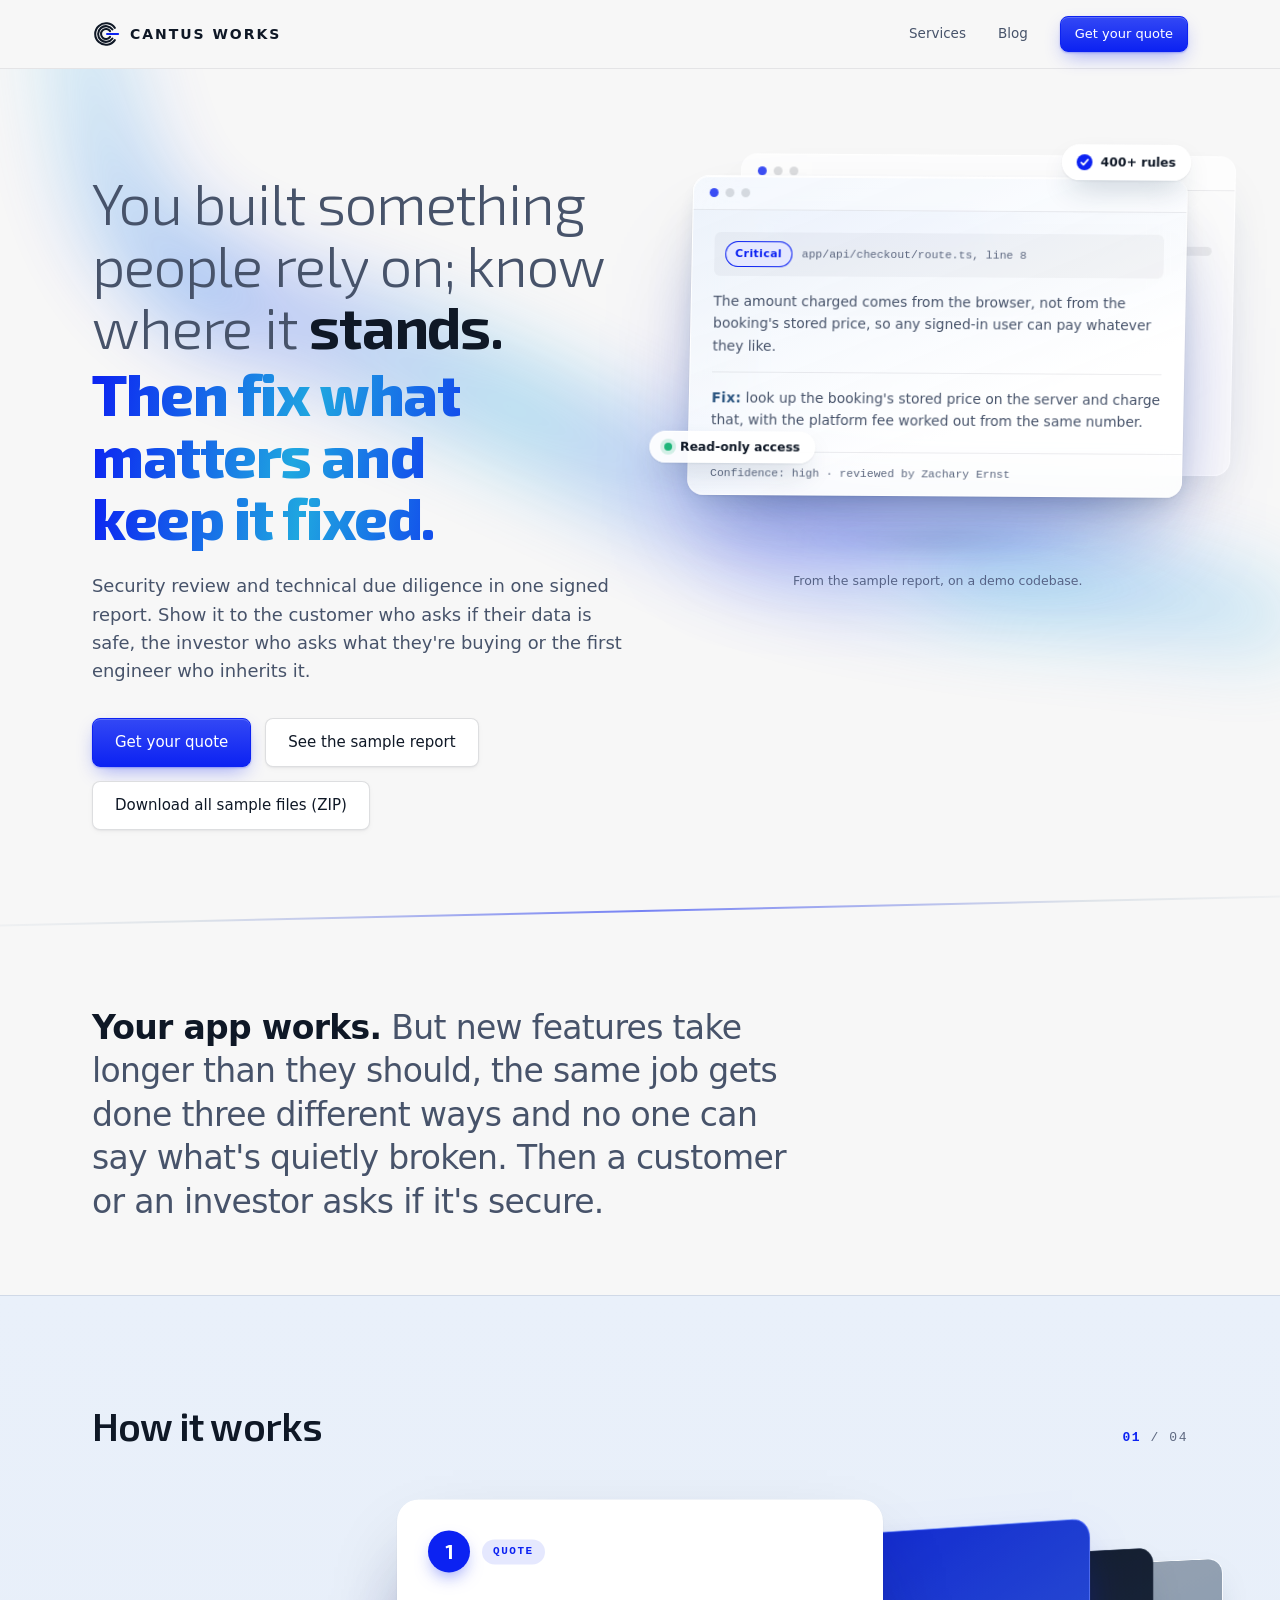
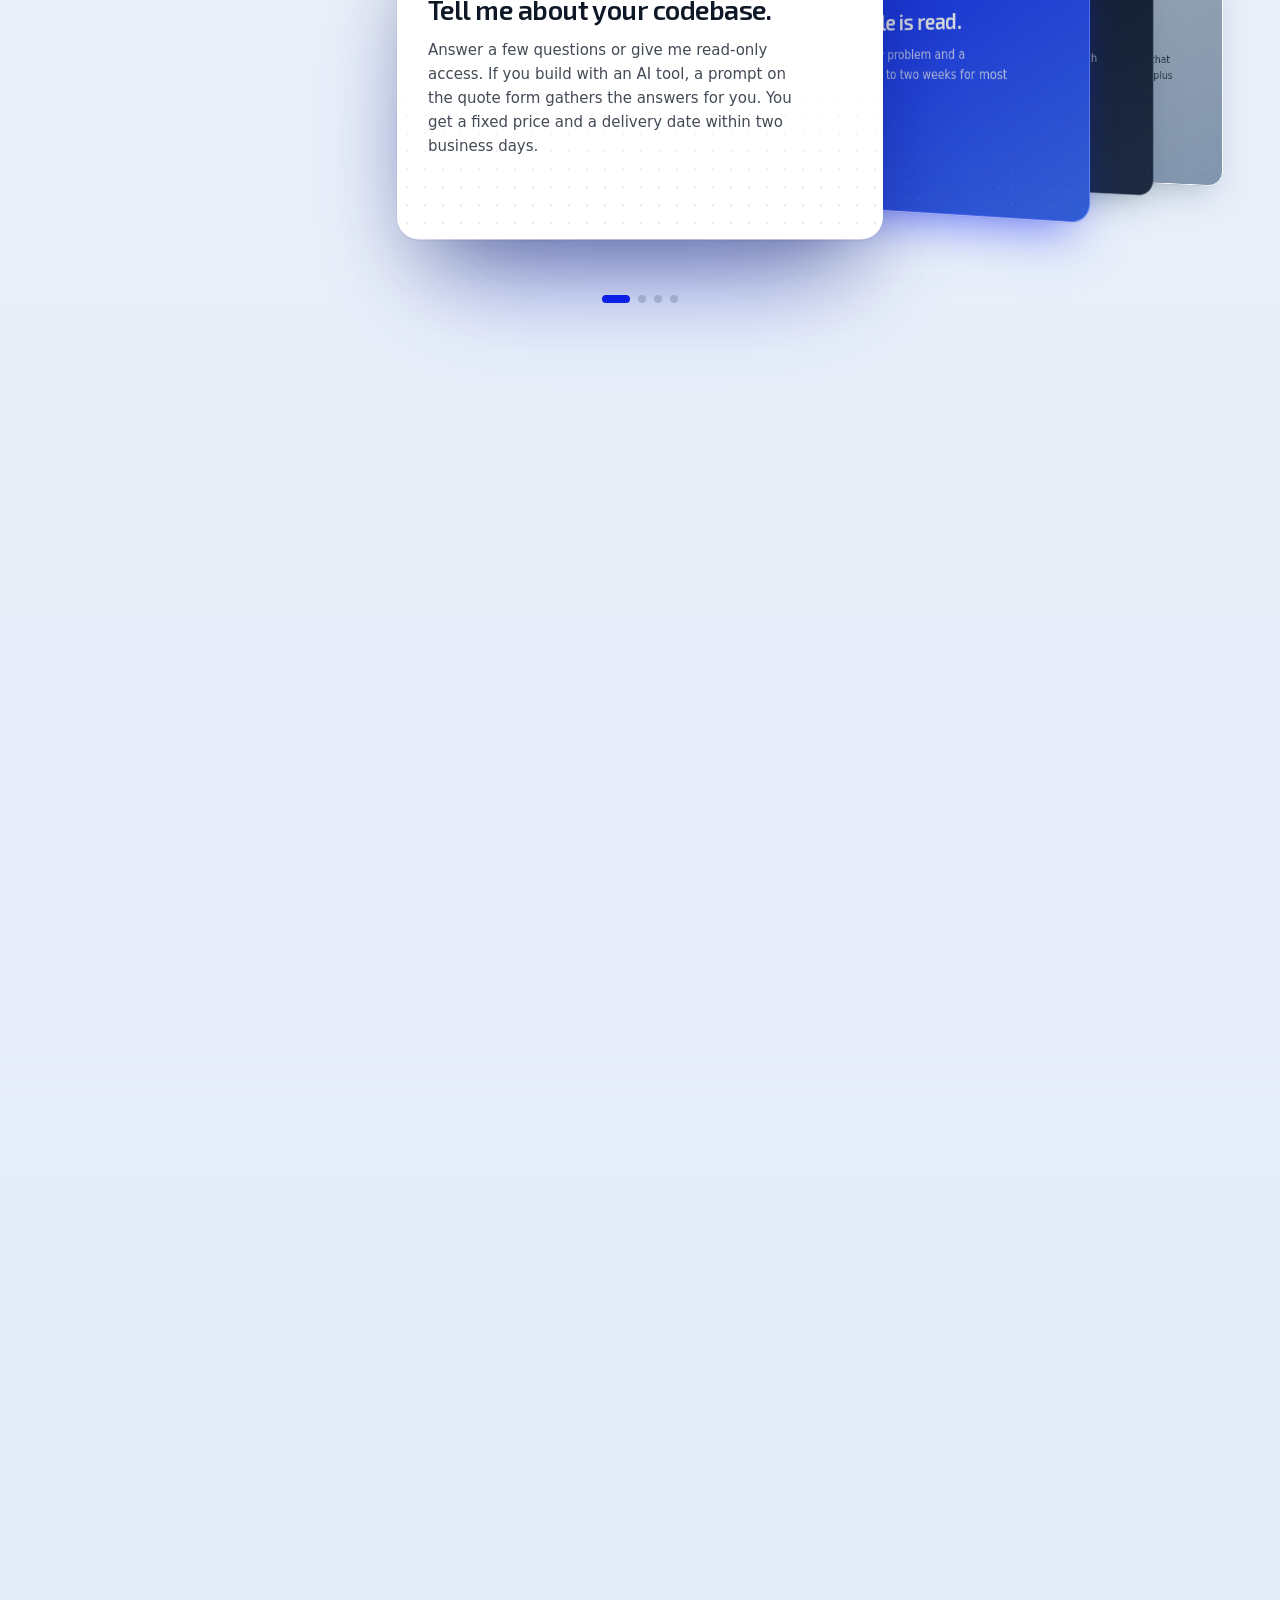
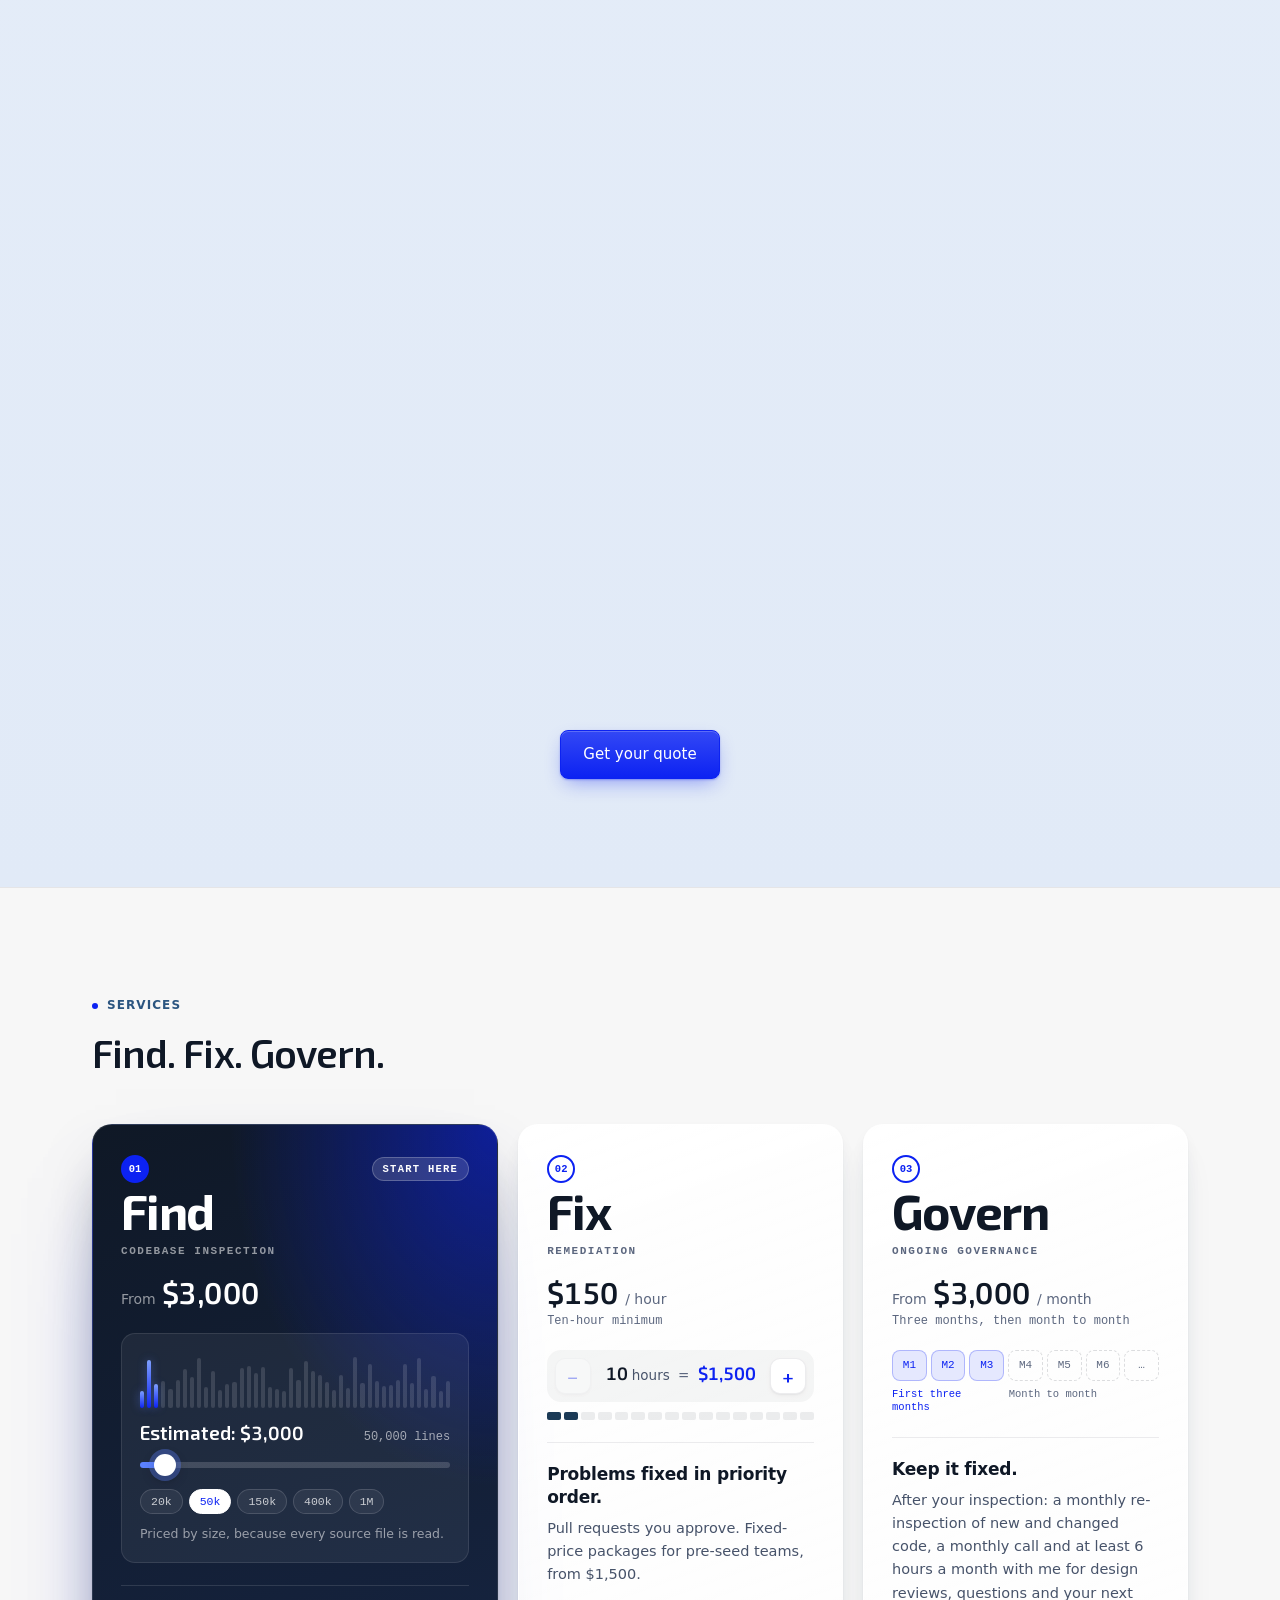
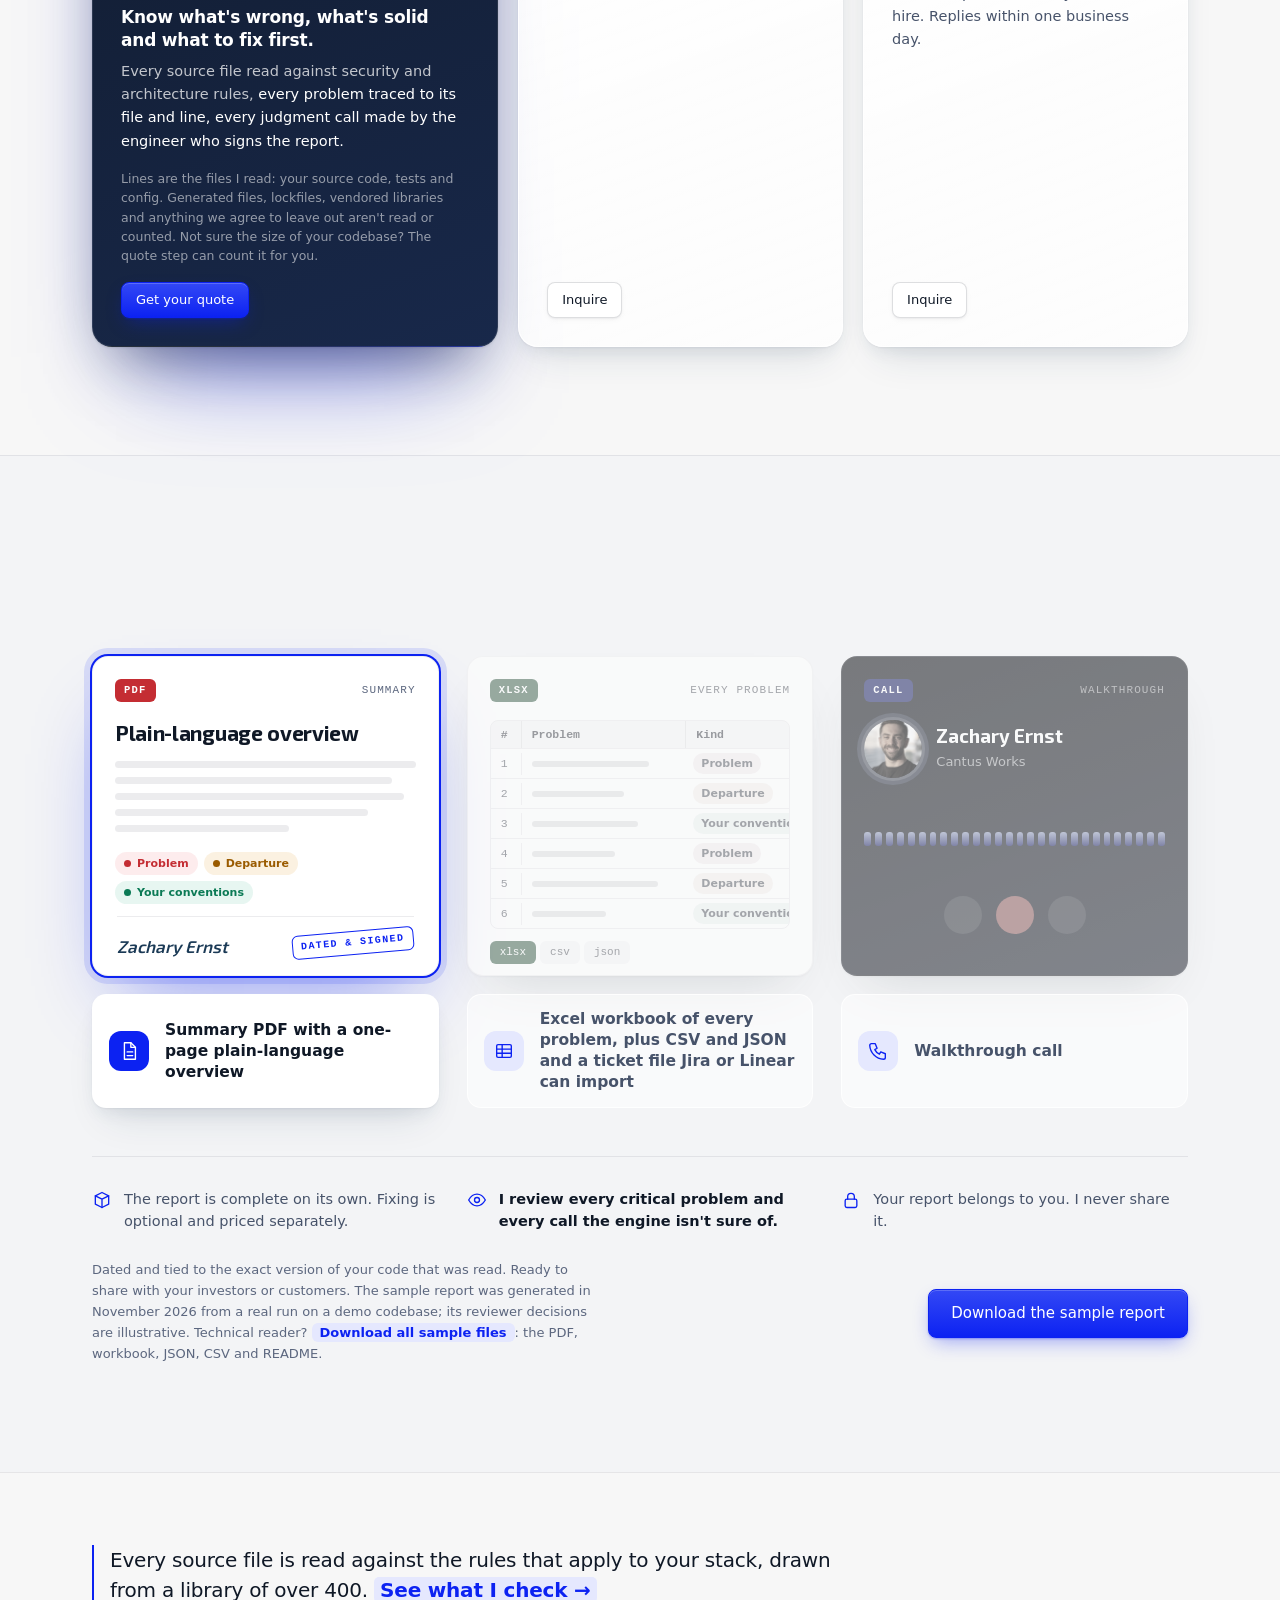
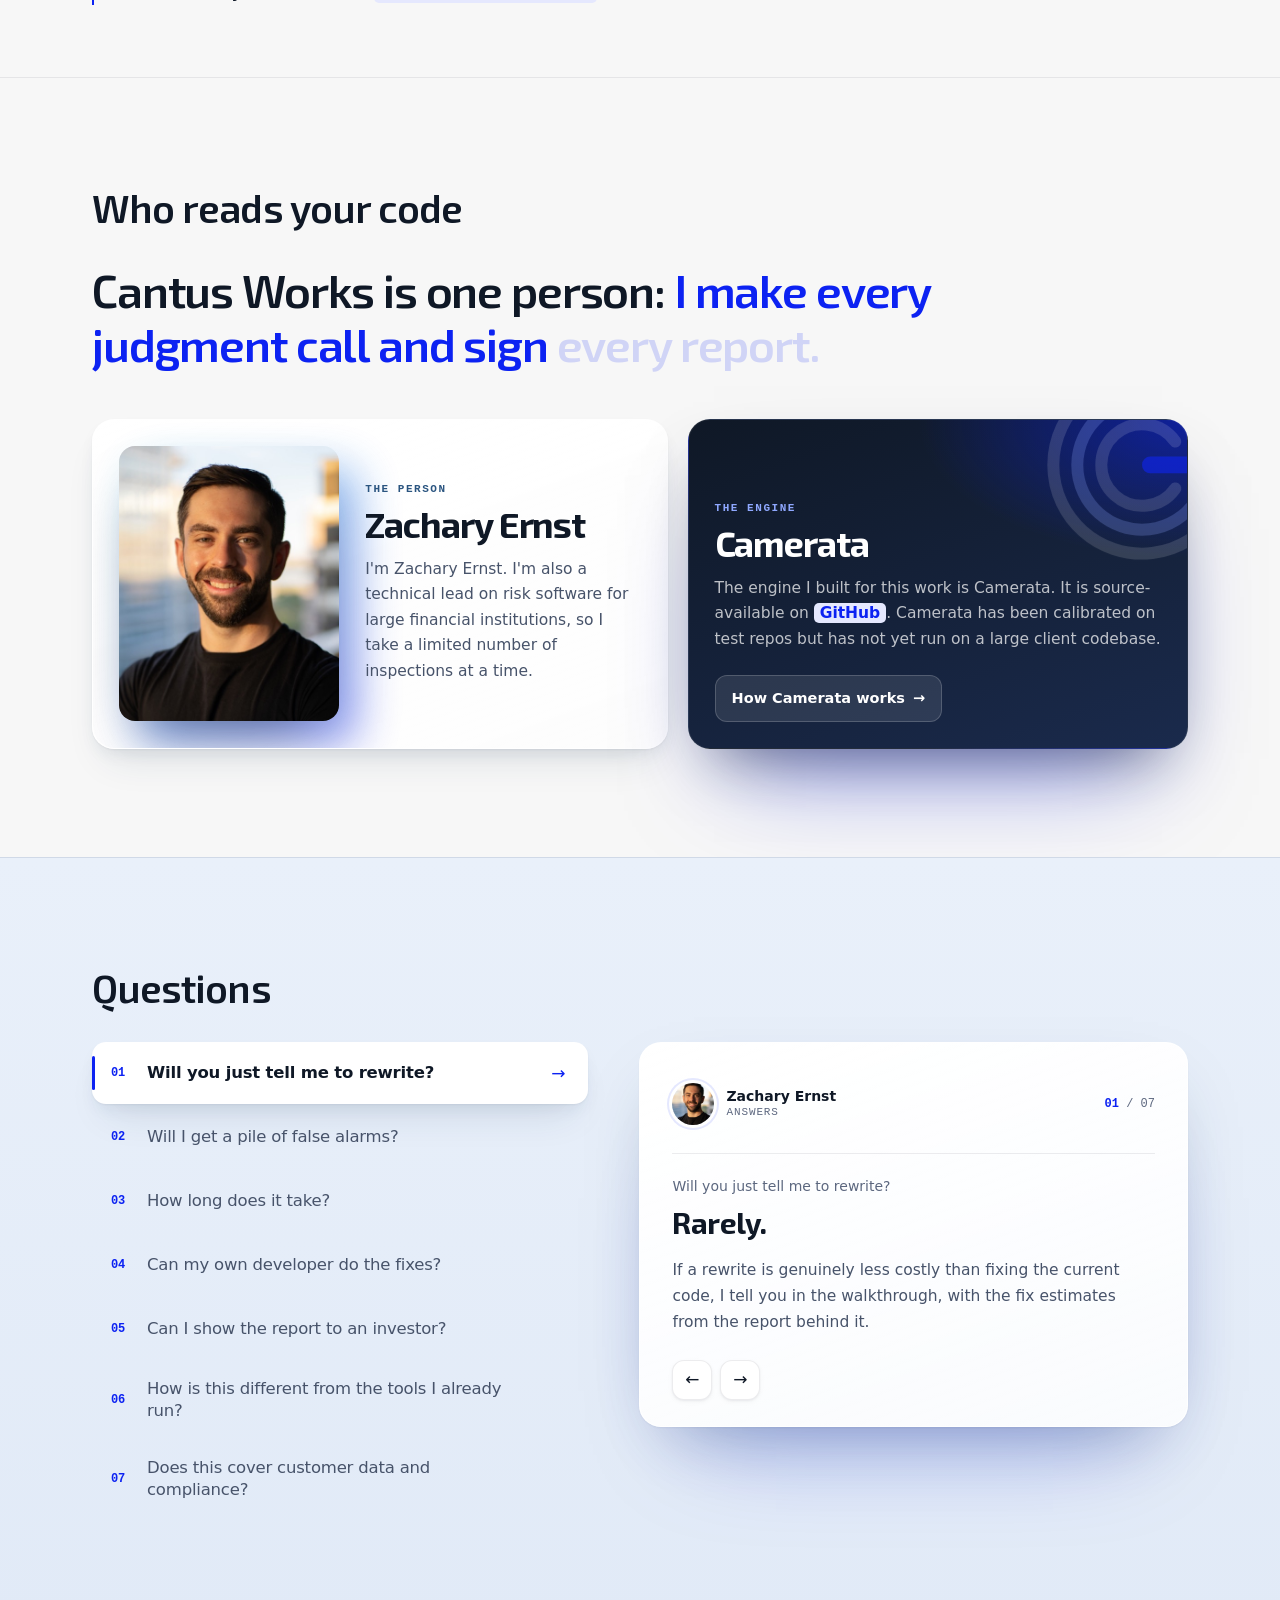
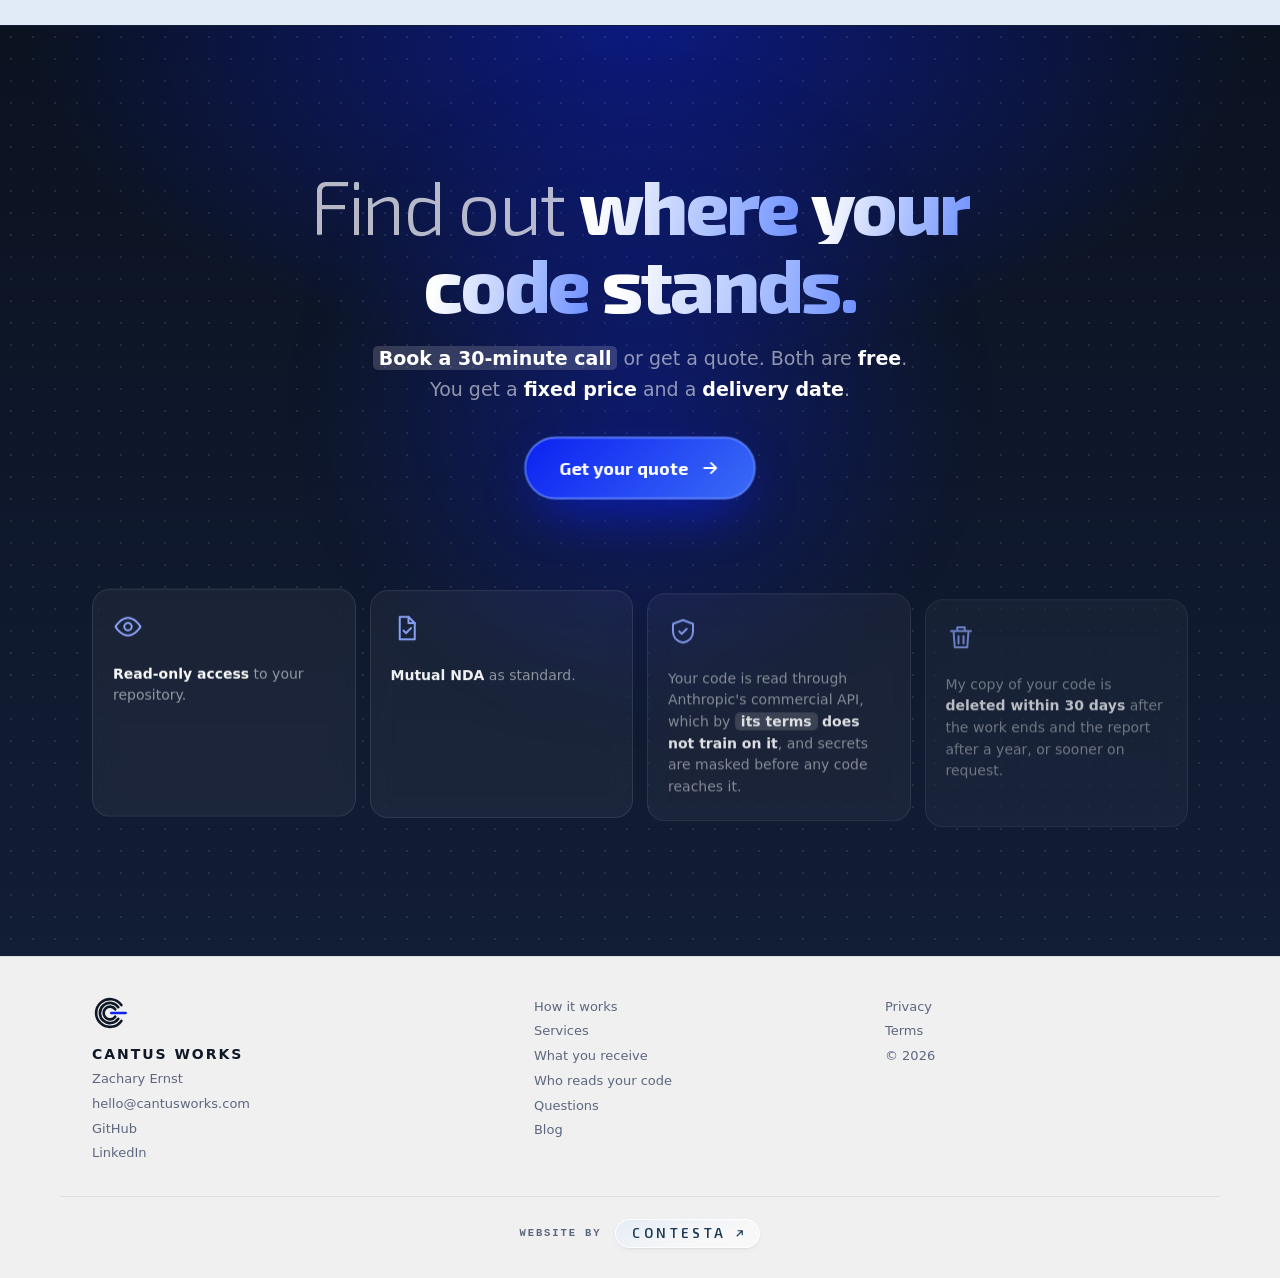
==== commit b3edf537: "Line definition: what is read is what is billed (source, tests, config); quote prompt counts config," ====
--- a/index.html
+++ b/index.html
@@ -199,7 +199,7 @@
 
         <p class="bold-line">Know what's wrong, what's solid and what to fix first.</p>
         <p class="body">Every source file read against security and architecture rules, <mark class="svc-mark">every problem traced to its file and line, every judgment call made by the engineer who signs the report.</mark></p>
-        <p class="small">Lines are your own source code. Generated files, lockfiles and vendored libraries don't count. Not sure the size of your codebase? The quote step can count it for you.</p>
+        <p class="small">Lines are the files I read: your source code, tests and config. Generated files, lockfiles, vendored libraries and anything we agree to leave out aren't read or counted. Not sure the size of your codebase? The quote step can count it for you.</p>
         <a class="btn btn-solid btn-sm" id="find-quote" href="/quote?need=find" data-umami-event="quote-click" data-umami-event-need="find">Get your quote</a>
       </article>
 
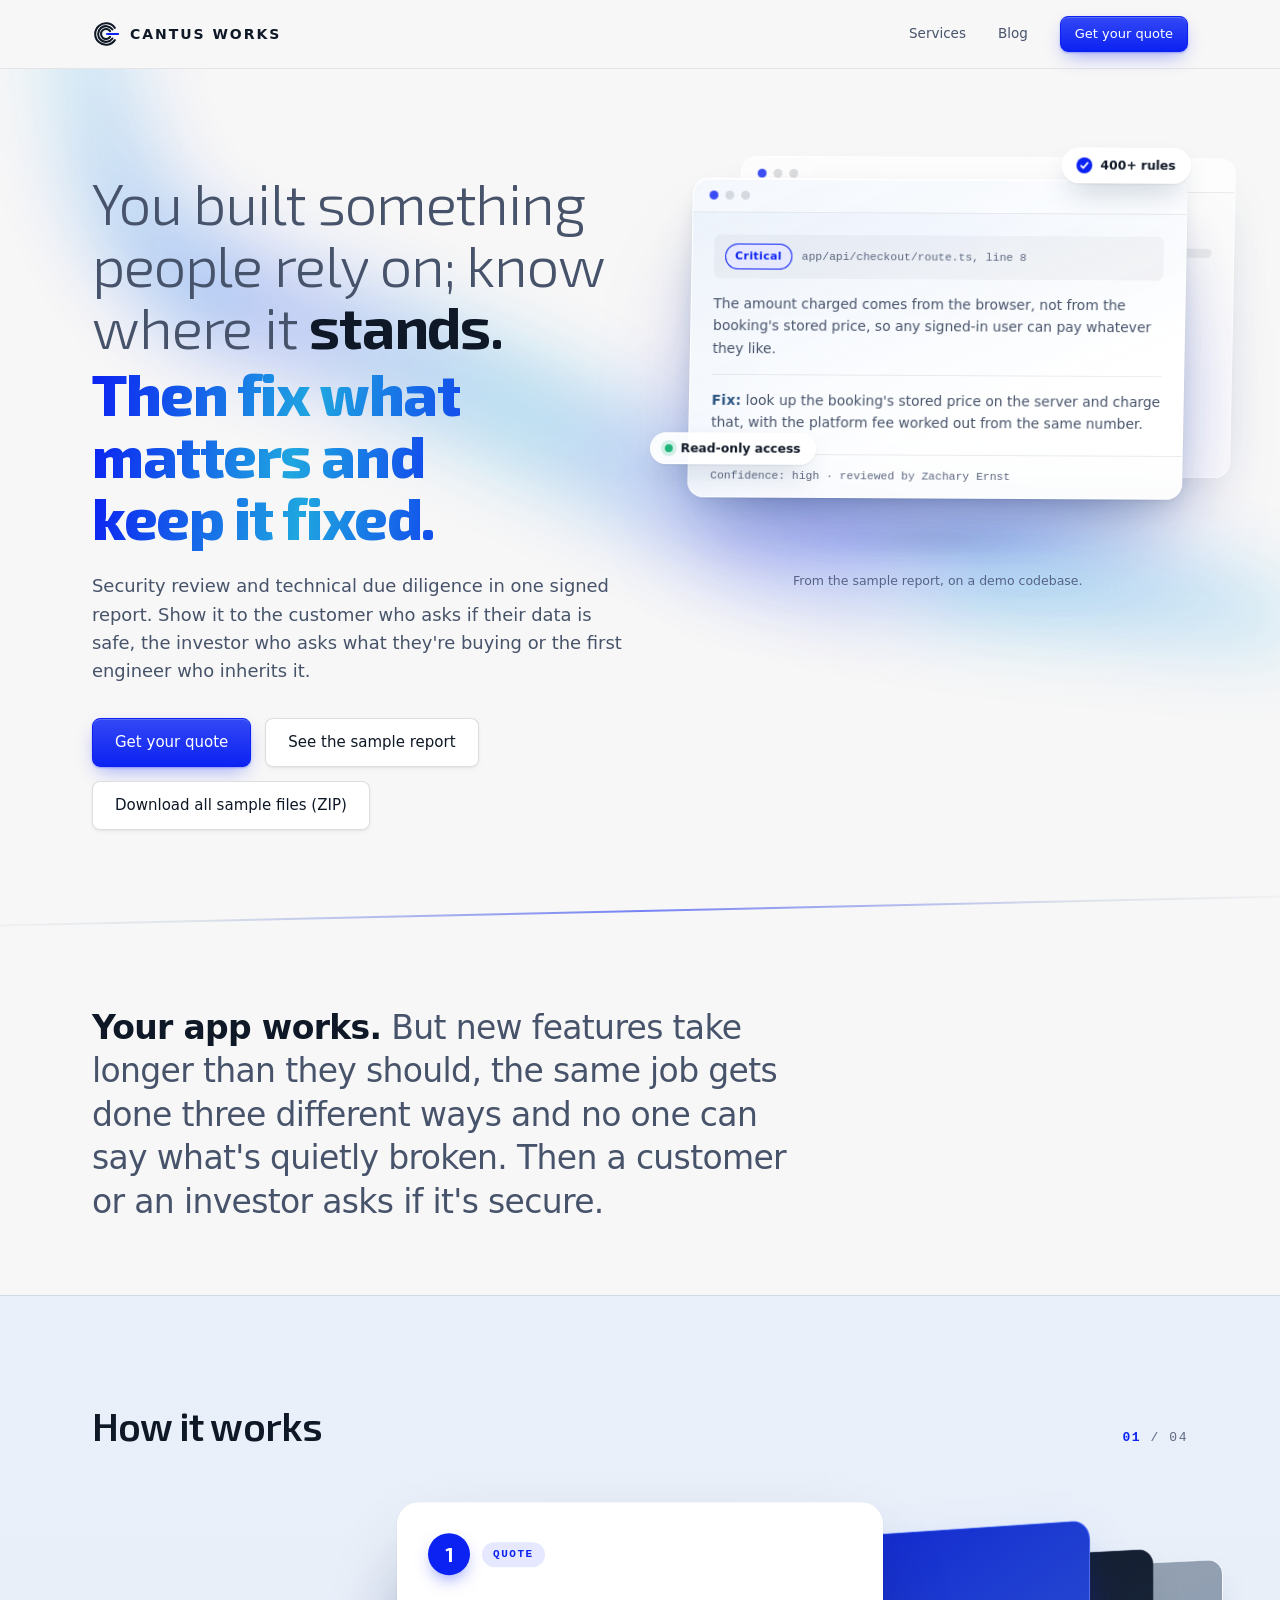
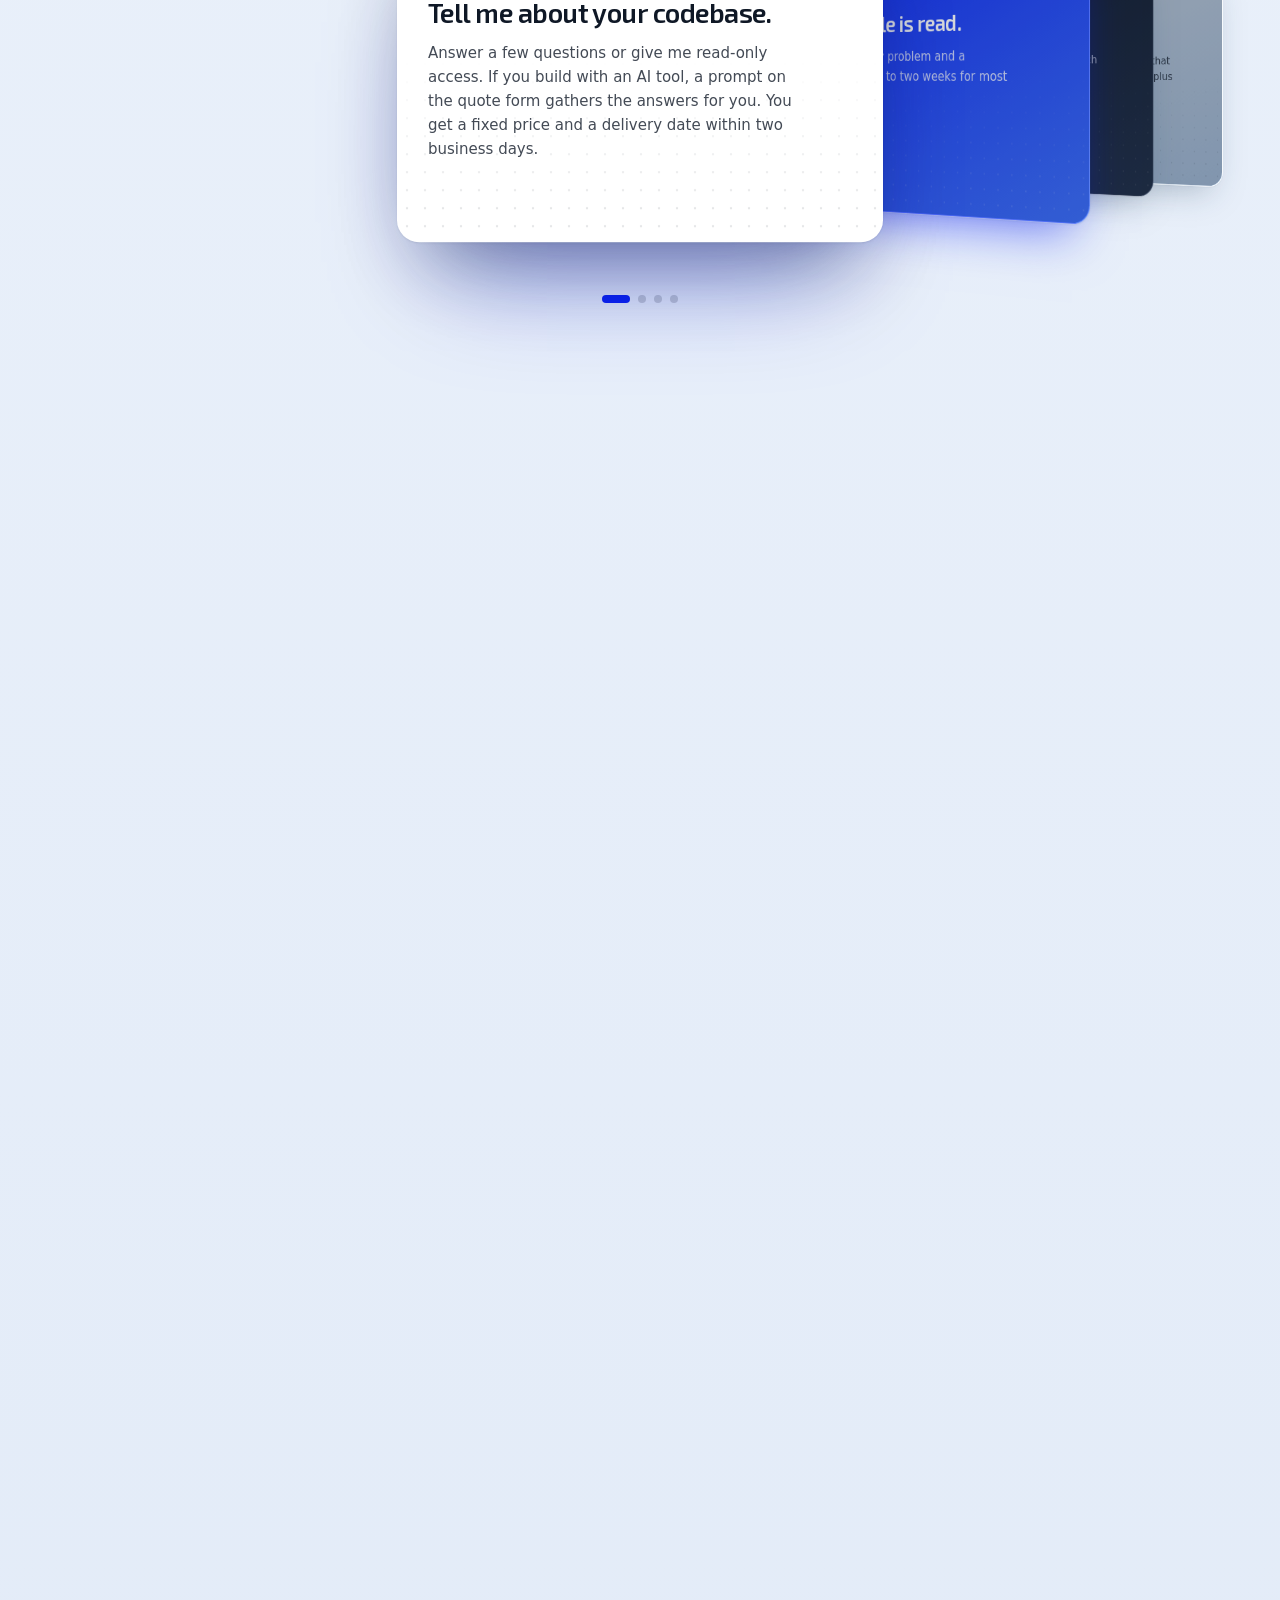
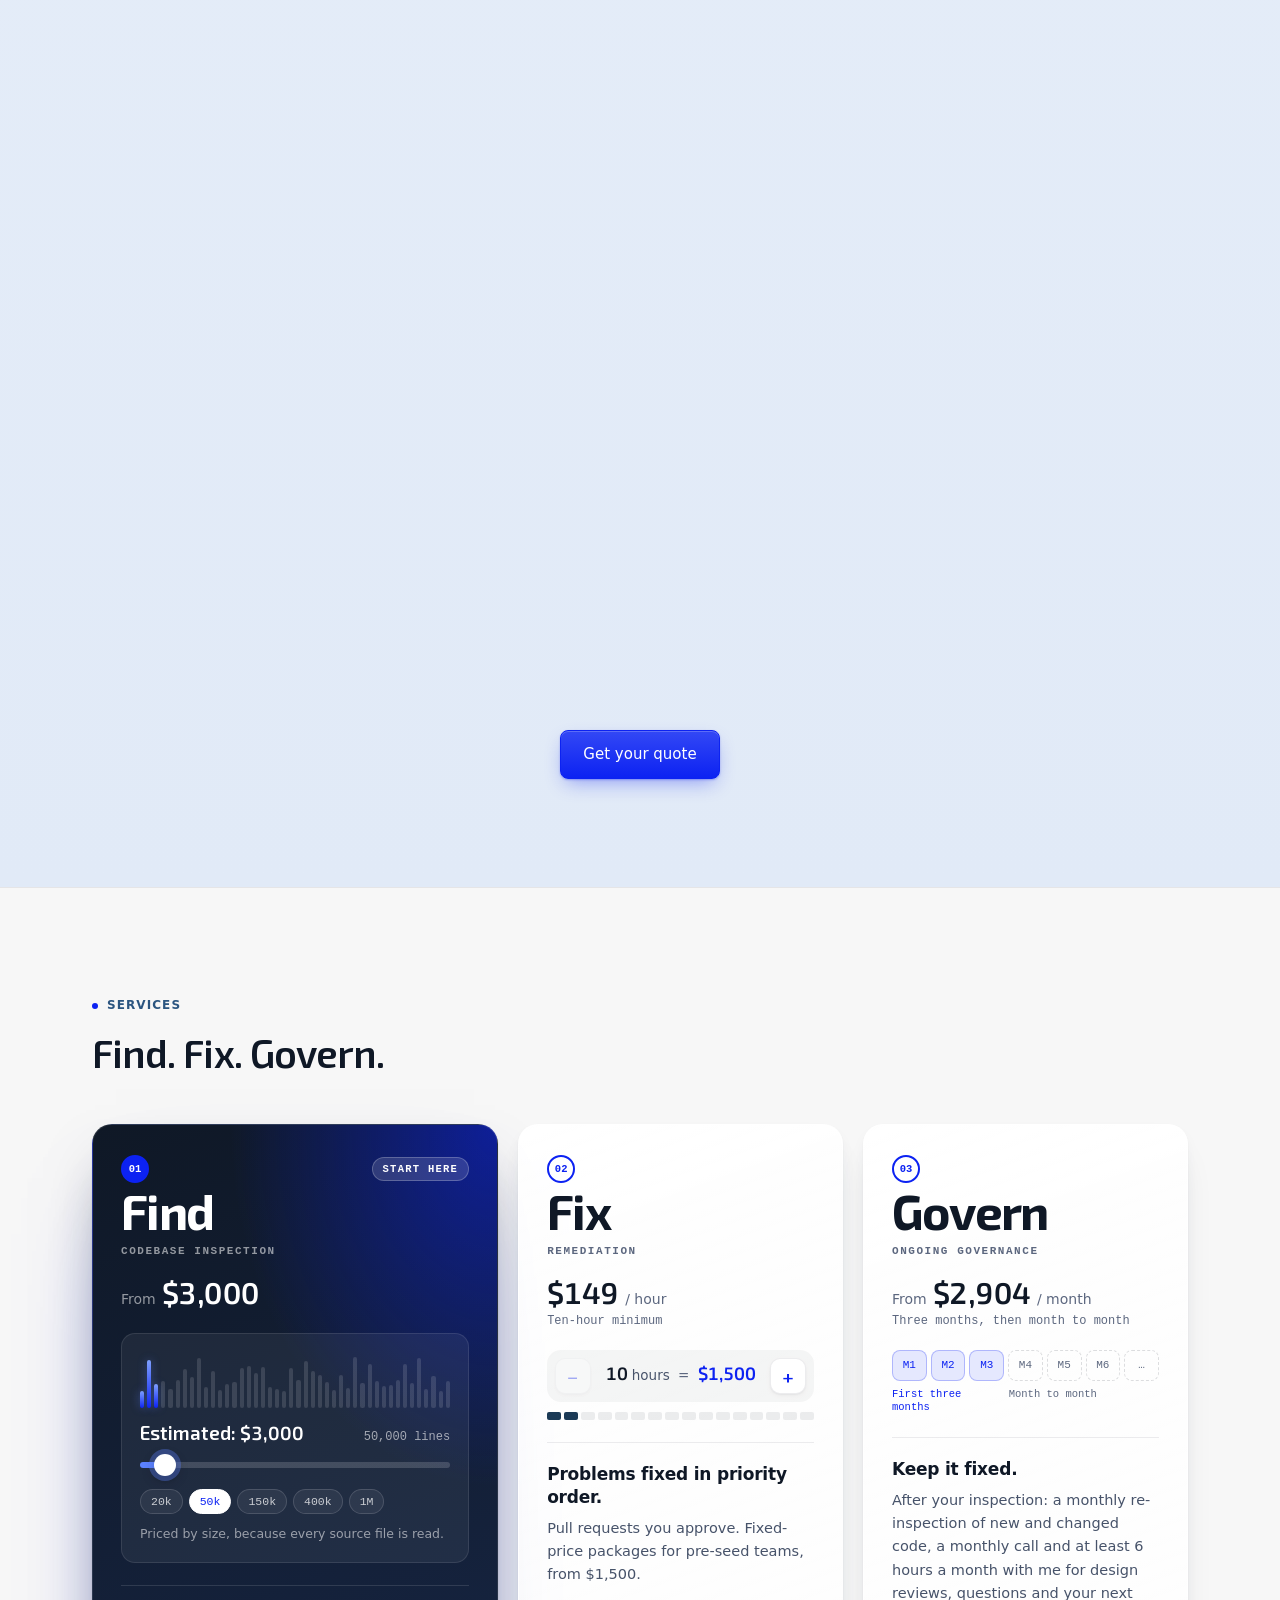
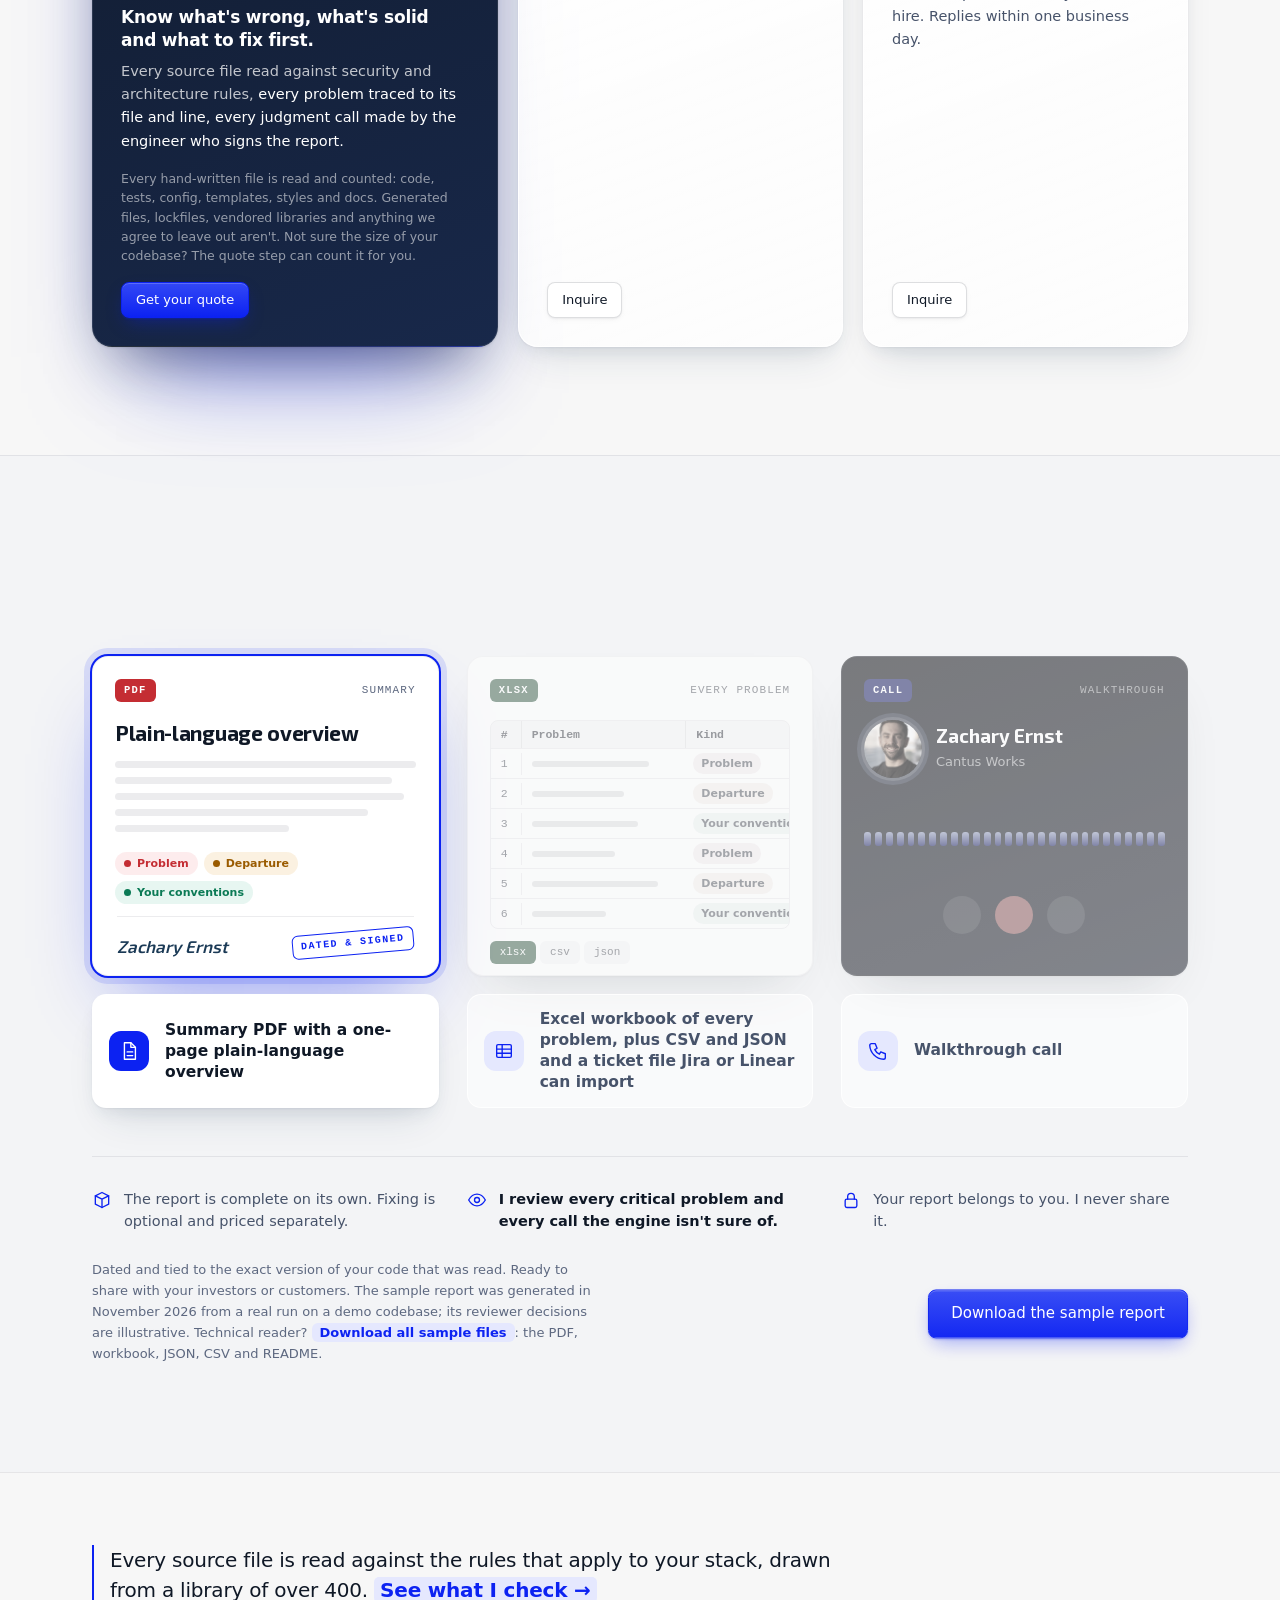
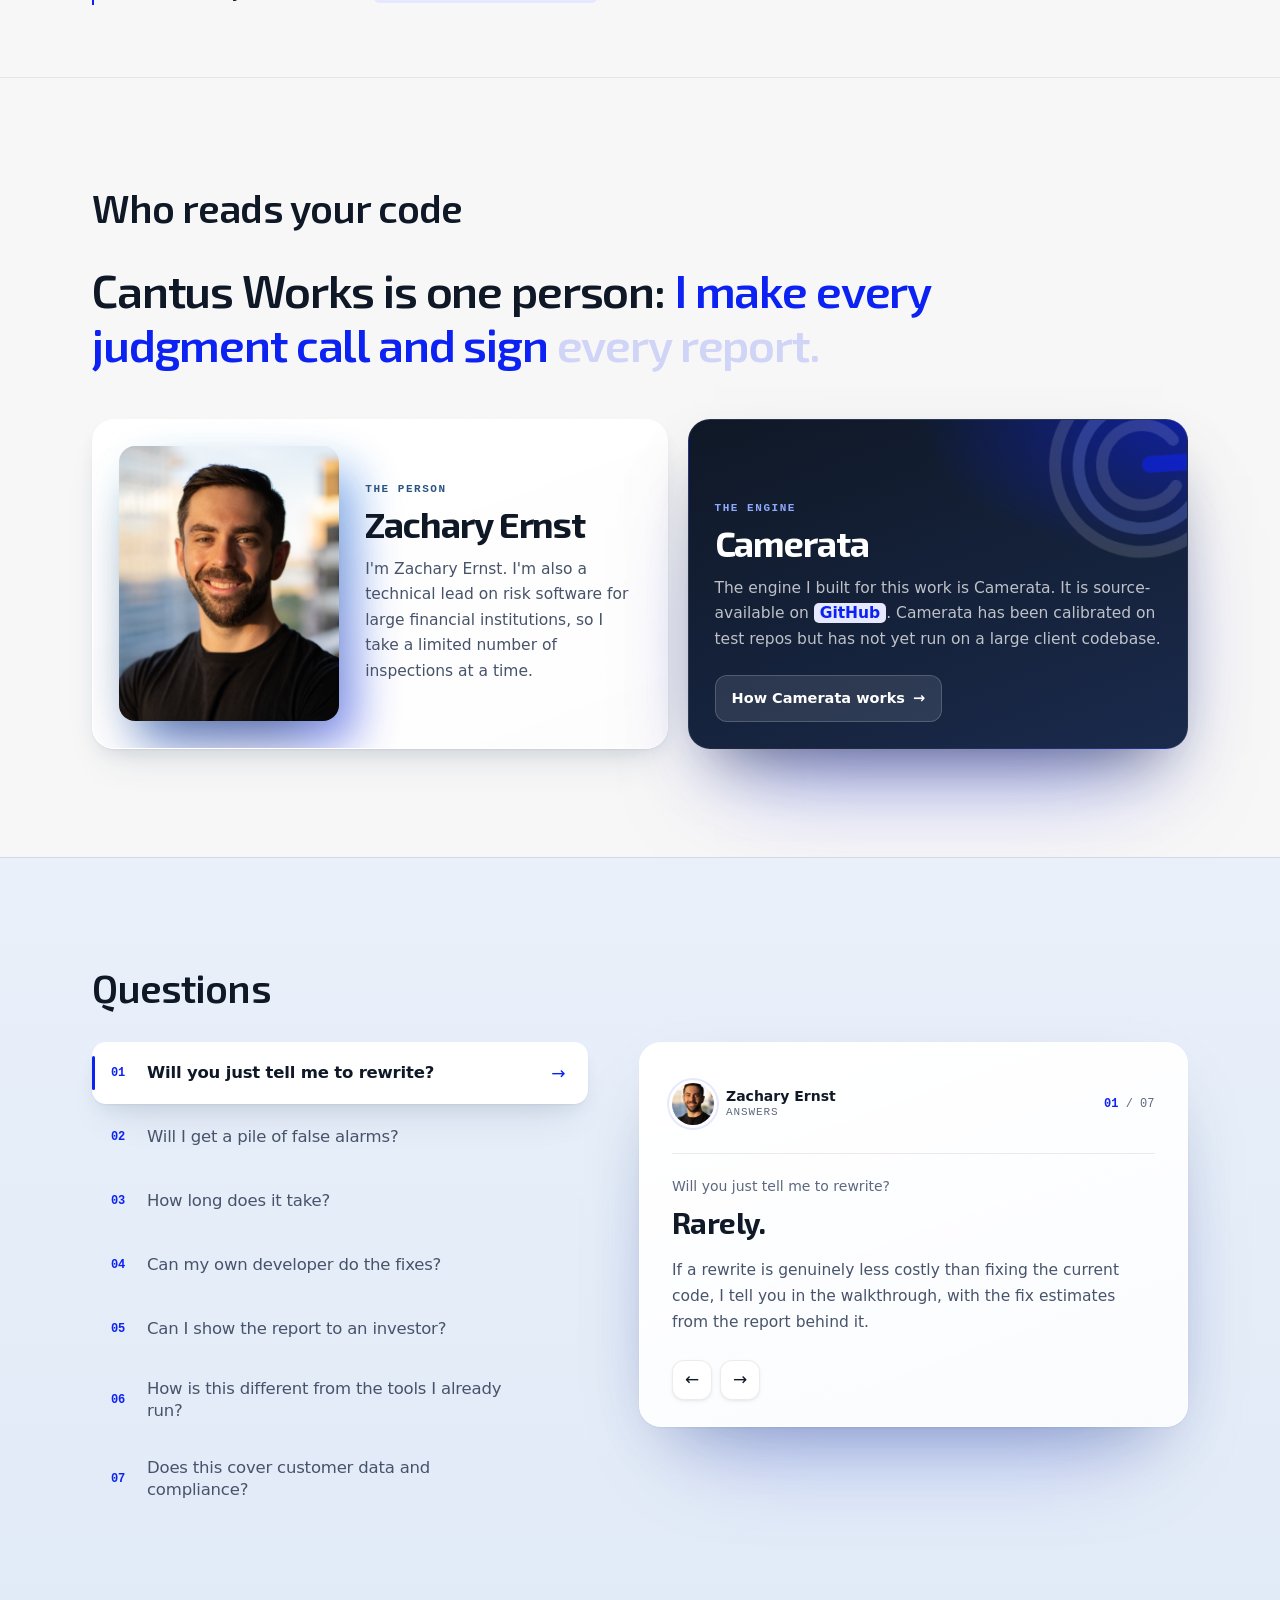
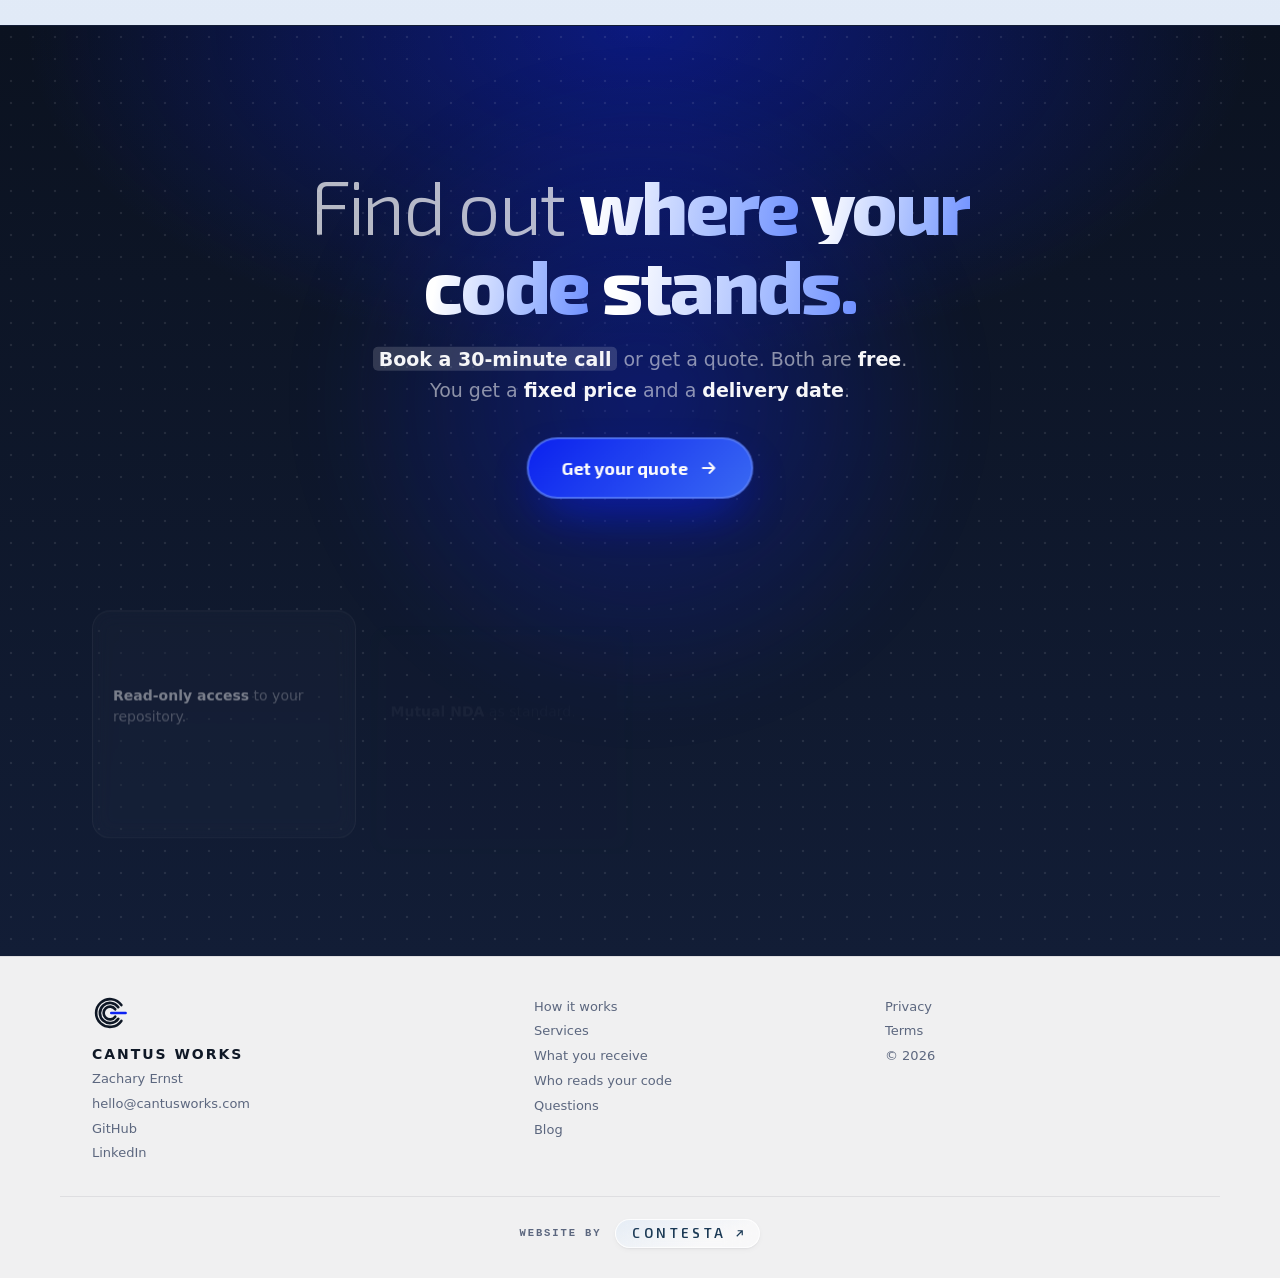
==== commit 5f16137e: "Every hand-written file is inspected and every inspected file is billed: Find card, quote prompt (te" ====
--- a/index.html
+++ b/index.html
@@ -199,7 +199,7 @@
 
         <p class="bold-line">Know what's wrong, what's solid and what to fix first.</p>
         <p class="body">Every source file read against security and architecture rules, <mark class="svc-mark">every problem traced to its file and line, every judgment call made by the engineer who signs the report.</mark></p>
-        <p class="small">Lines are the files I read: your source code, tests and config. Generated files, lockfiles, vendored libraries and anything we agree to leave out aren't read or counted. Not sure the size of your codebase? The quote step can count it for you.</p>
+        <p class="small">Every hand-written file is read and counted: code, tests, config, templates, styles and docs. Generated files, lockfiles, vendored libraries and anything we agree to leave out aren't. Not sure the size of your codebase? The quote step can count it for you.</p>
         <a class="btn btn-solid btn-sm" id="find-quote" href="/quote?need=find" data-umami-event="quote-click" data-umami-event-need="find">Get your quote</a>
       </article>
 
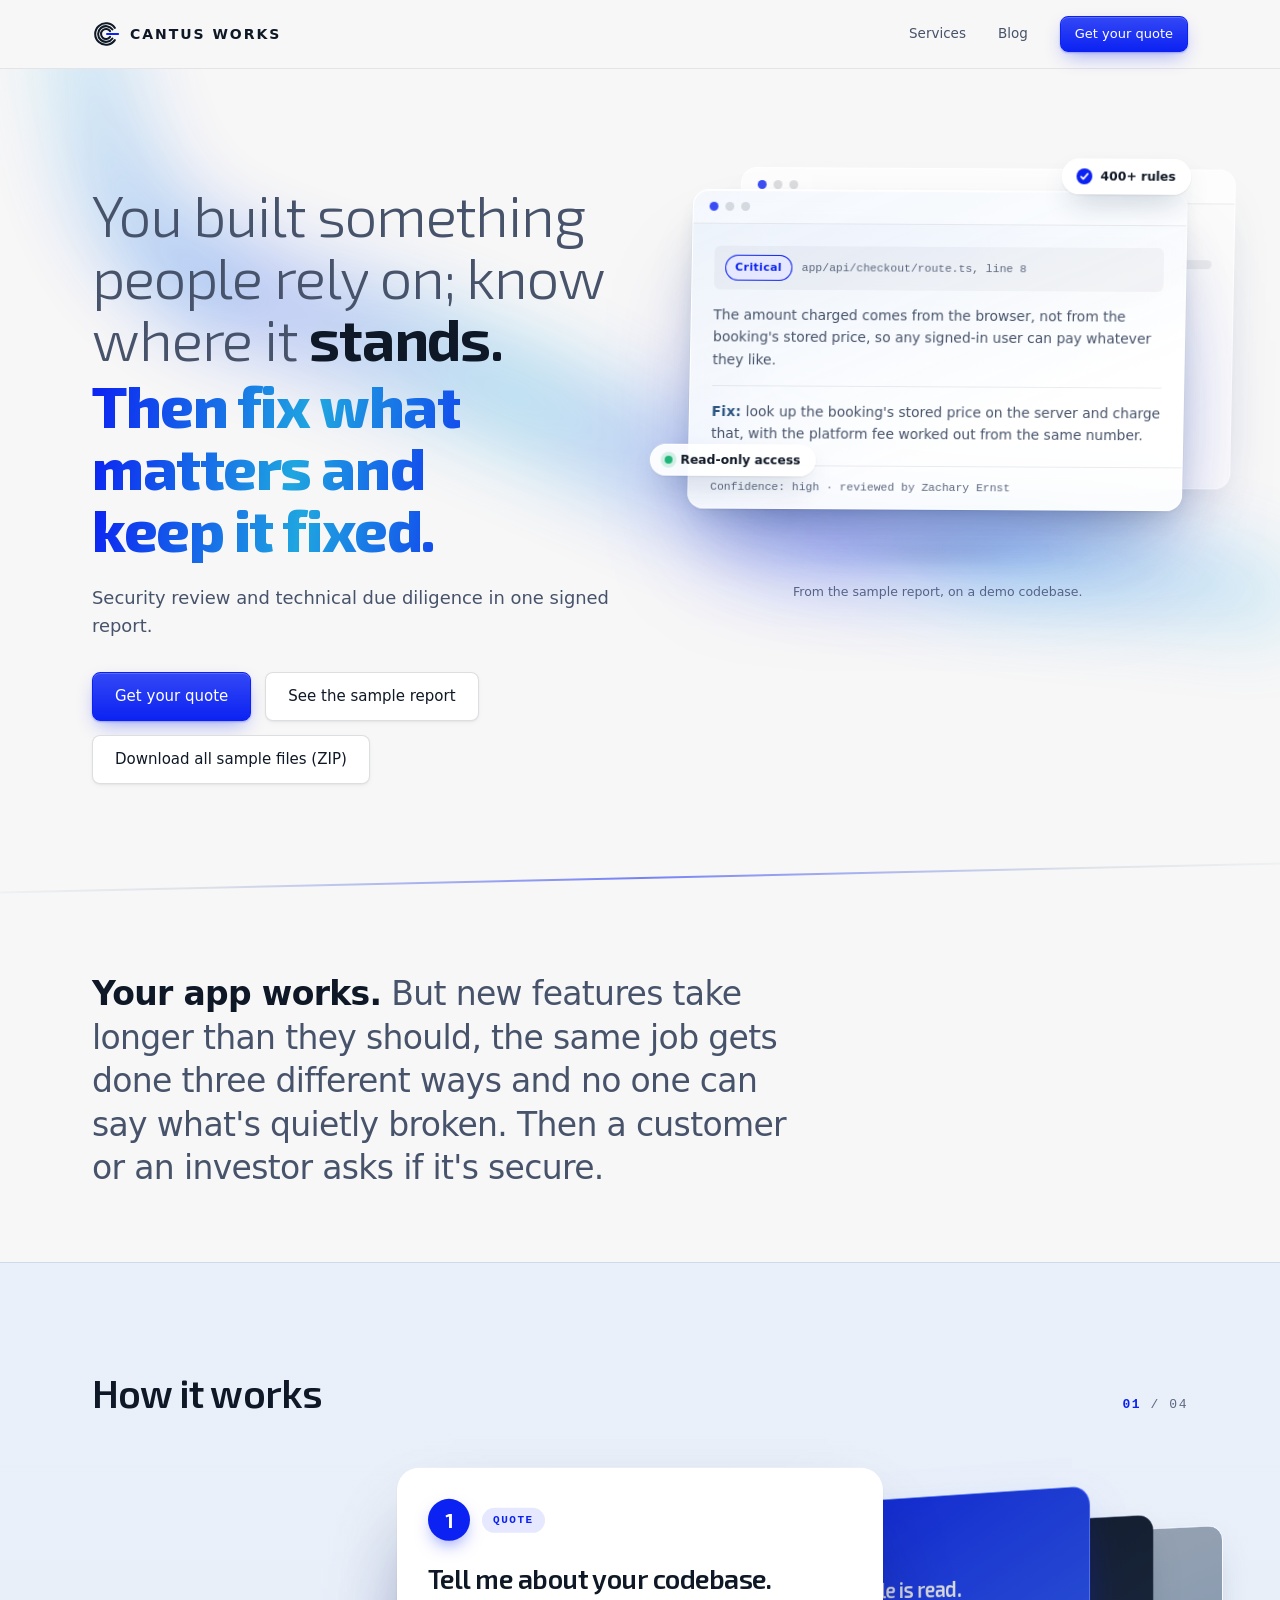
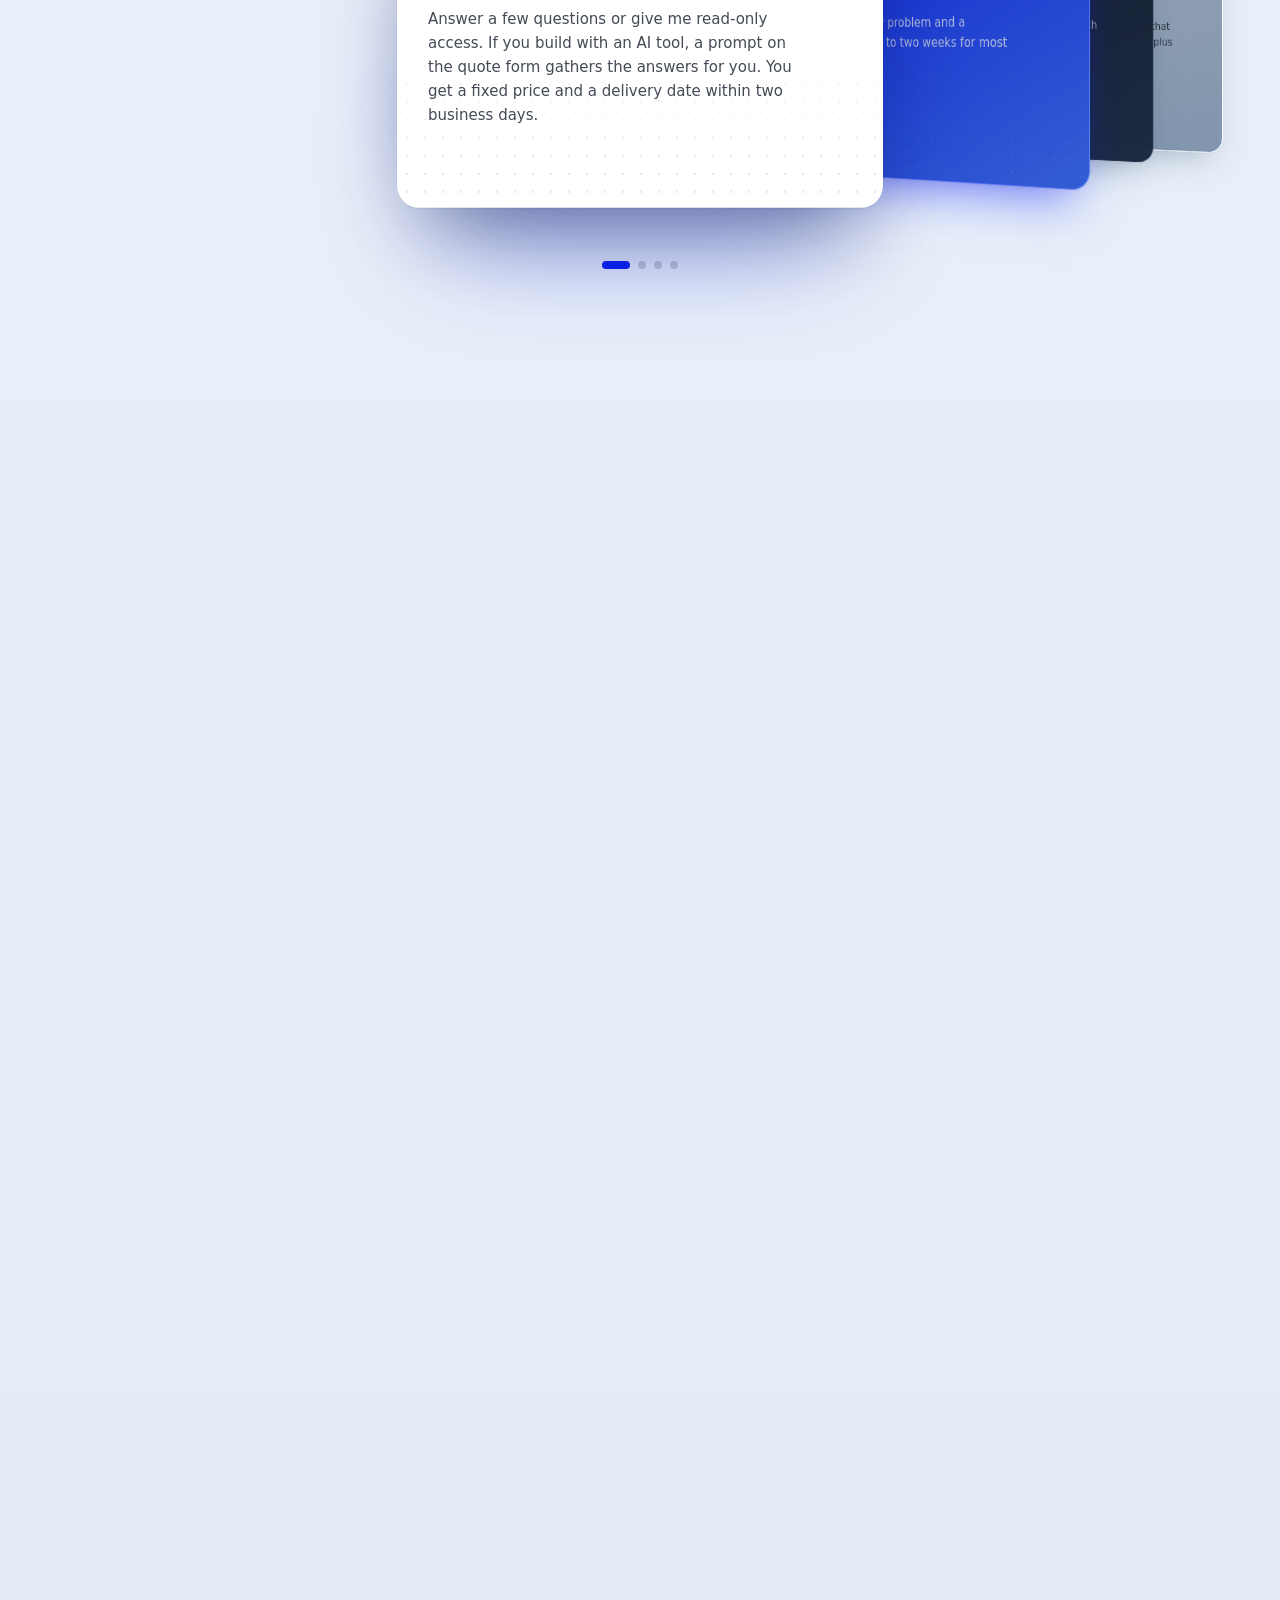
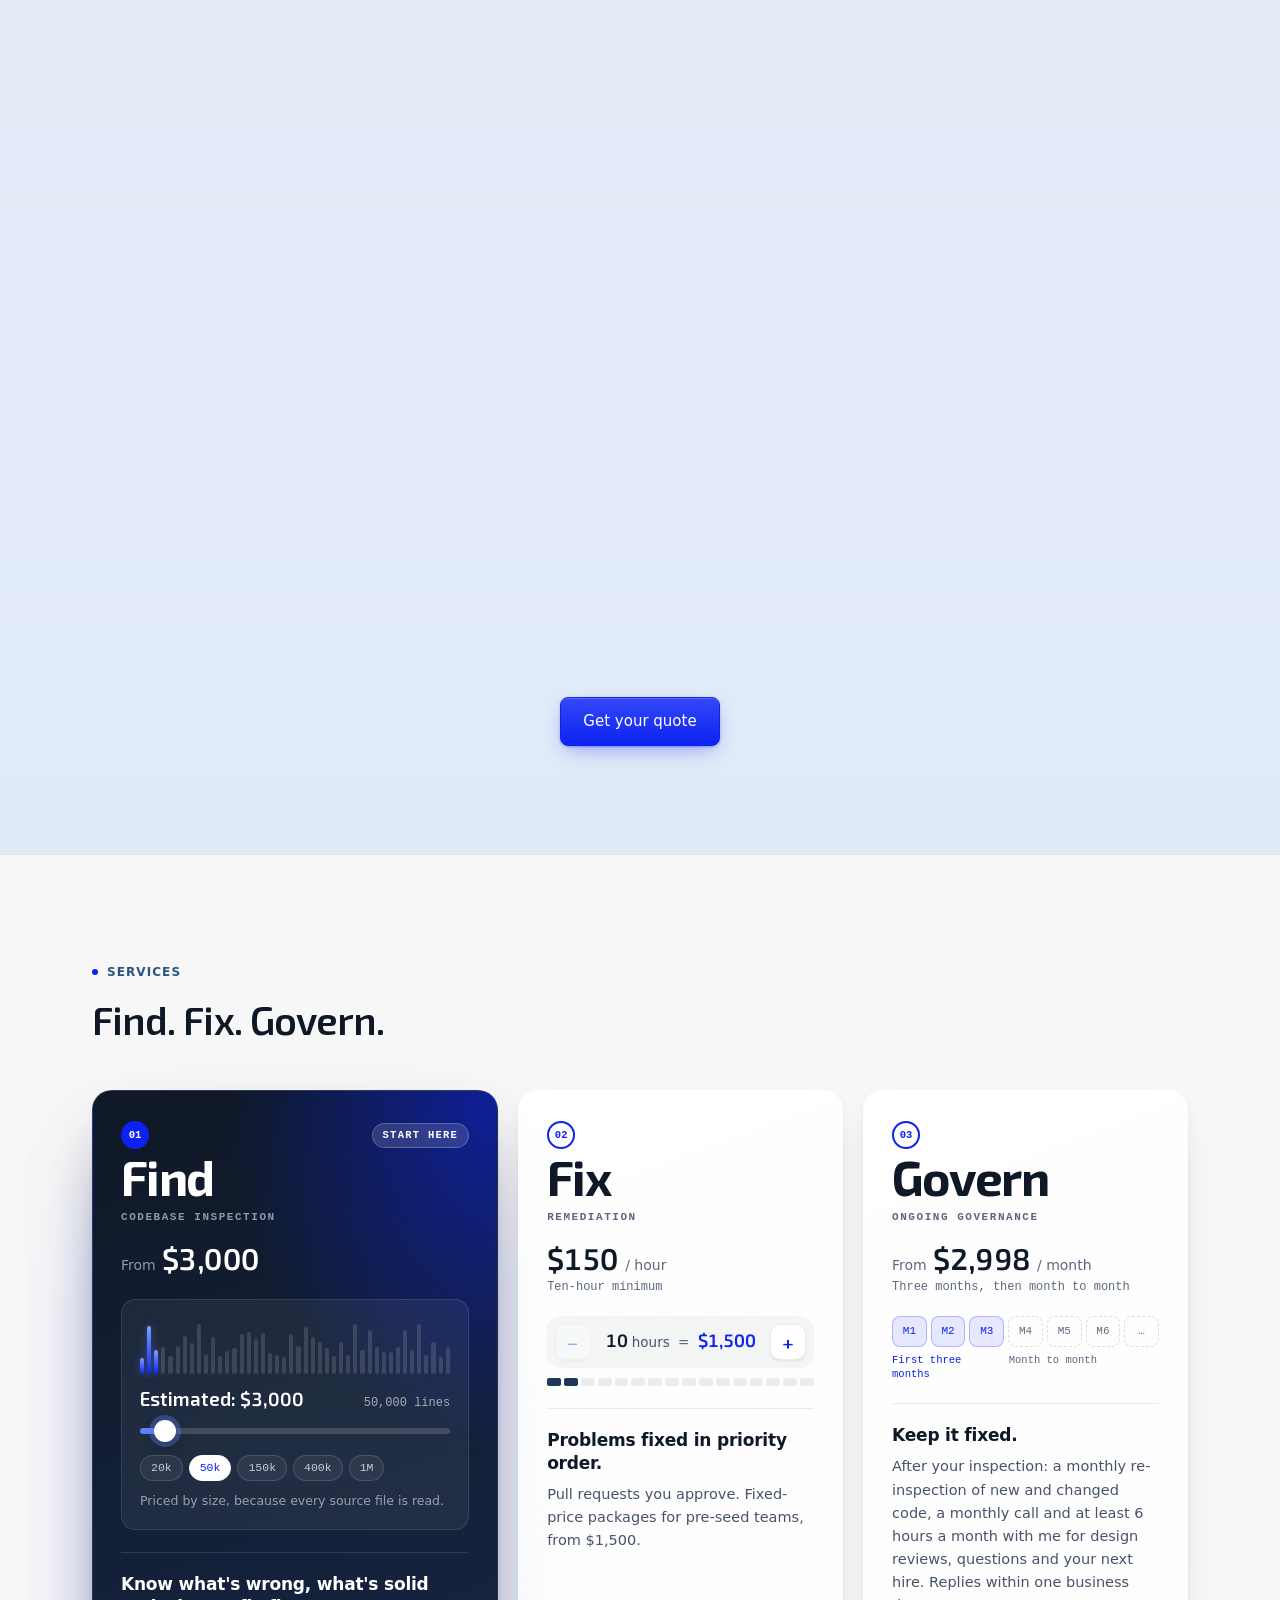
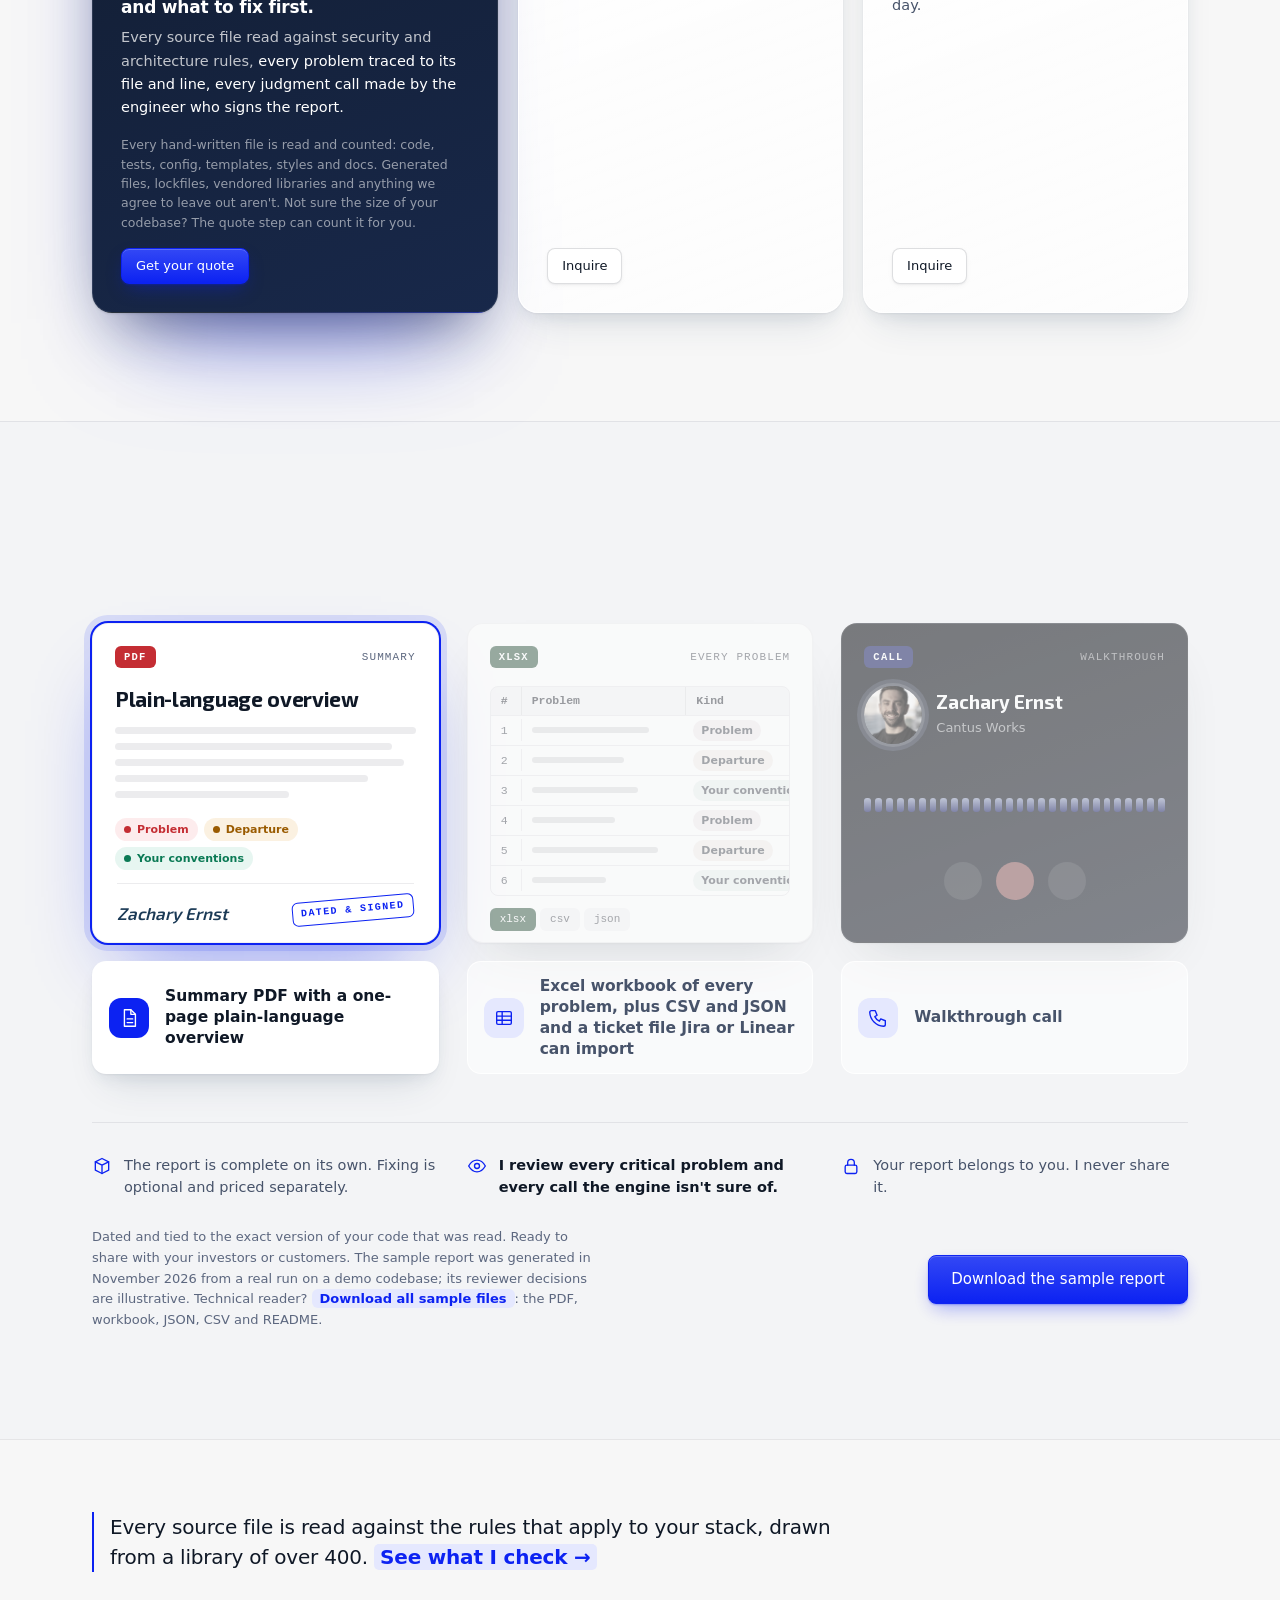
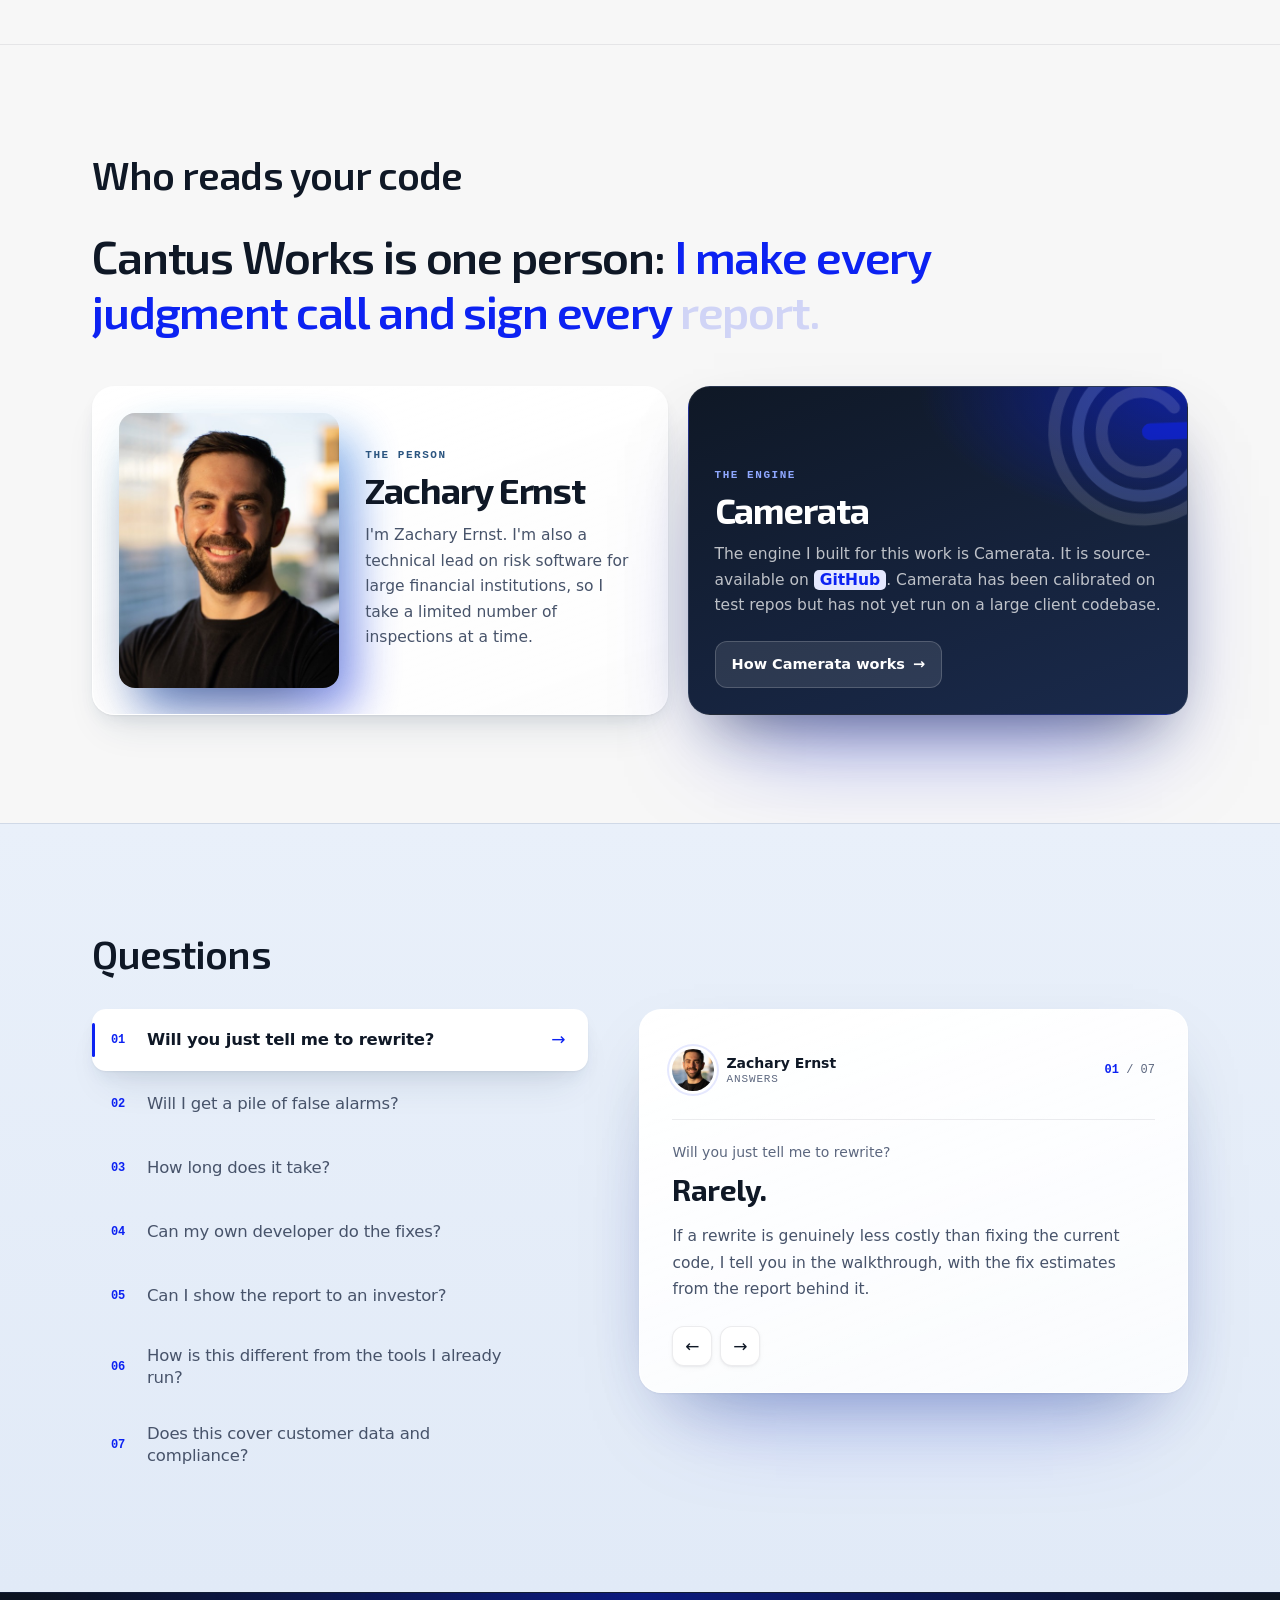
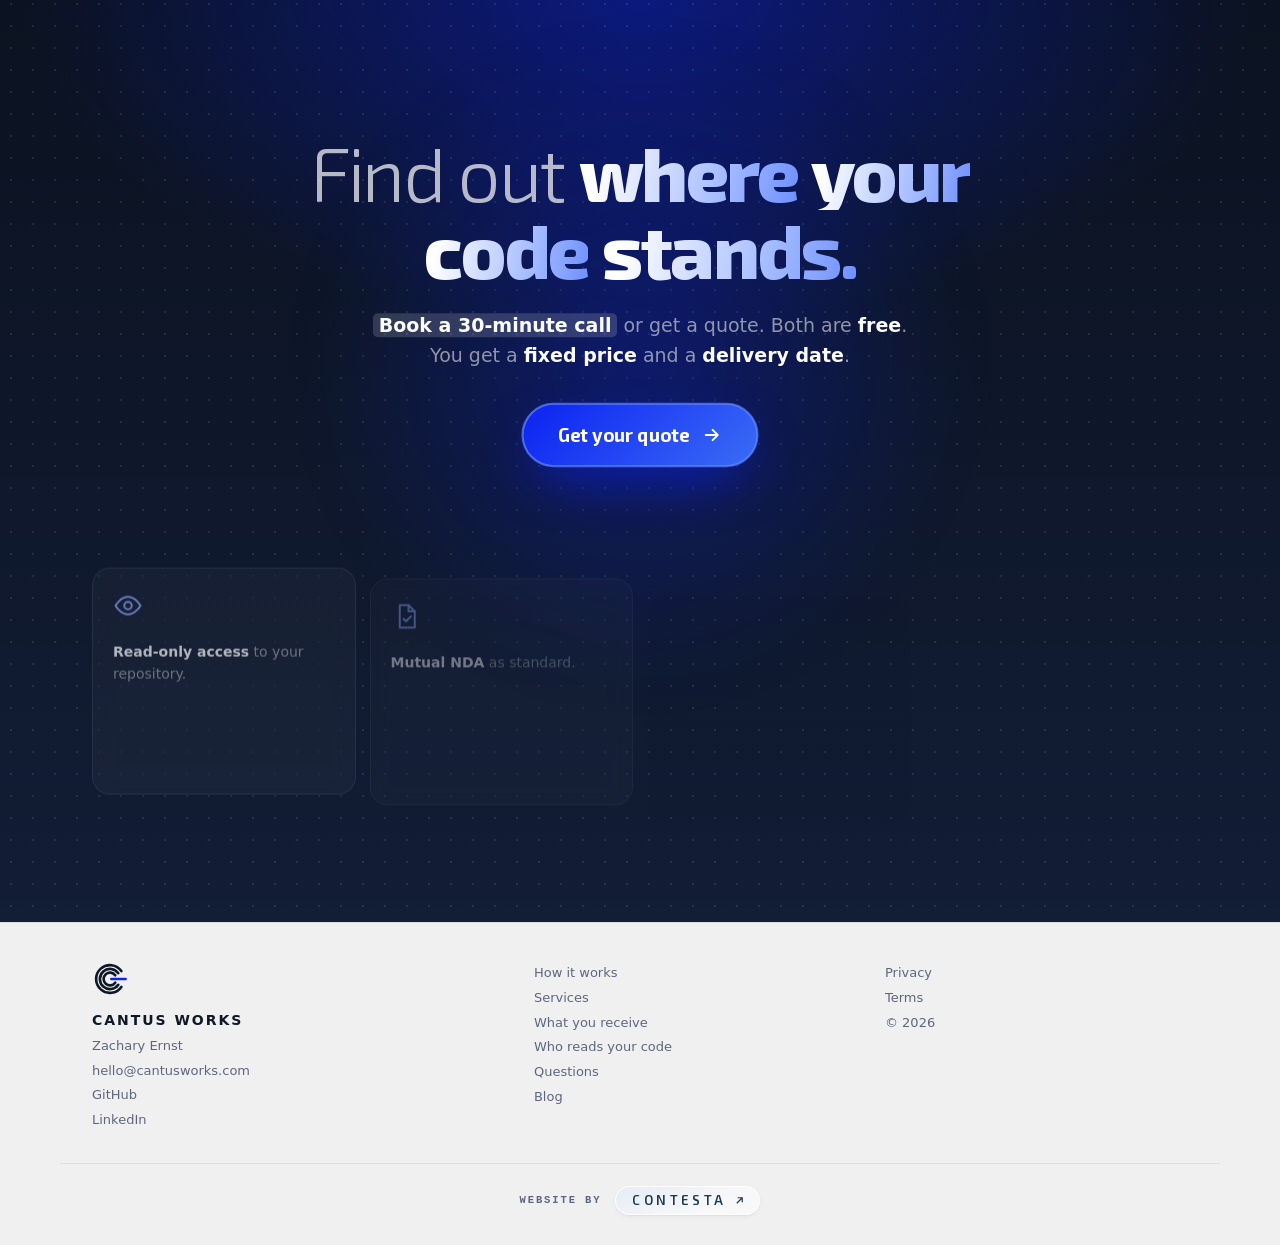
==== commit 4733cd00: "Homepage: drop the show-it-to-investors line until a post-fix verification exists The before report " ====
--- a/index.html
+++ b/index.html
@@ -7,11 +7,11 @@
 <meta name="color-scheme" content="light">
 <meta name="theme-color" content="#F7F7F7">
 <link rel="icon" href="favicon.svg" type="image/svg+xml">
-<meta name="description" content="Security review and technical due diligence in one signed report you can show anyone who needs to trust your product.">
+<meta name="description" content="Security review and technical due diligence in one signed report, with every source file read against written security and architecture rules.">
 <meta property="og:title" content="Cantus Works">
 <meta property="og:type" content="website">
 <link rel="canonical" href="https://cantusworks.com/">
-<meta property="og:description" content="Security review and technical due diligence in one signed report you can show anyone who needs to trust your product.">
+<meta property="og:description" content="Security review and technical due diligence in one signed report, with every source file read against written security and architecture rules.">
 <meta property="og:url" content="https://cantusworks.com/">
 <meta property="og:site_name" content="Cantus Works">
 <meta property="og:image" content="https://cantusworks.com/og-image.png">
@@ -71,7 +71,7 @@
           <span class="hl hl1"><span class="w"><span>You</span></span> <span class="w"><span>built</span></span> <span class="w"><span>something</span></span> <span class="w"><span>people</span></span> <span class="w"><span>rely</span></span> <span class="w"><span>on;</span></span> <span class="w"><span>know</span></span> <span class="w"><span>where</span></span> <span class="w"><span>it</span></span> <span class="w"><span class="scr">stands.</span></span></span>
           <span class="hl hl2"><span class="grad">Then fix what matters and</span> <em class="accent">keep it fixed.</em></span>
         </h1>
-        <p class="standfirst">Security review and technical due diligence in one signed report. Show it to the customer who asks if their data is safe, the investor who asks what they're buying or the first engineer who inherits it.</p>
+        <p class="standfirst">Security review and technical due diligence in one signed report.</p>
         <div class="hero-cta">
           <a class="btn btn-solid btn-lg" href="/quote" data-umami-event="quote-click" data-umami-event-need="general">Get your quote</a>
           <a class="btn btn-lg" href="sample/cantus-works-sample.pdf" data-umami-event="sample-download-pdf" target="_blank" rel="noopener">See the sample report</a>
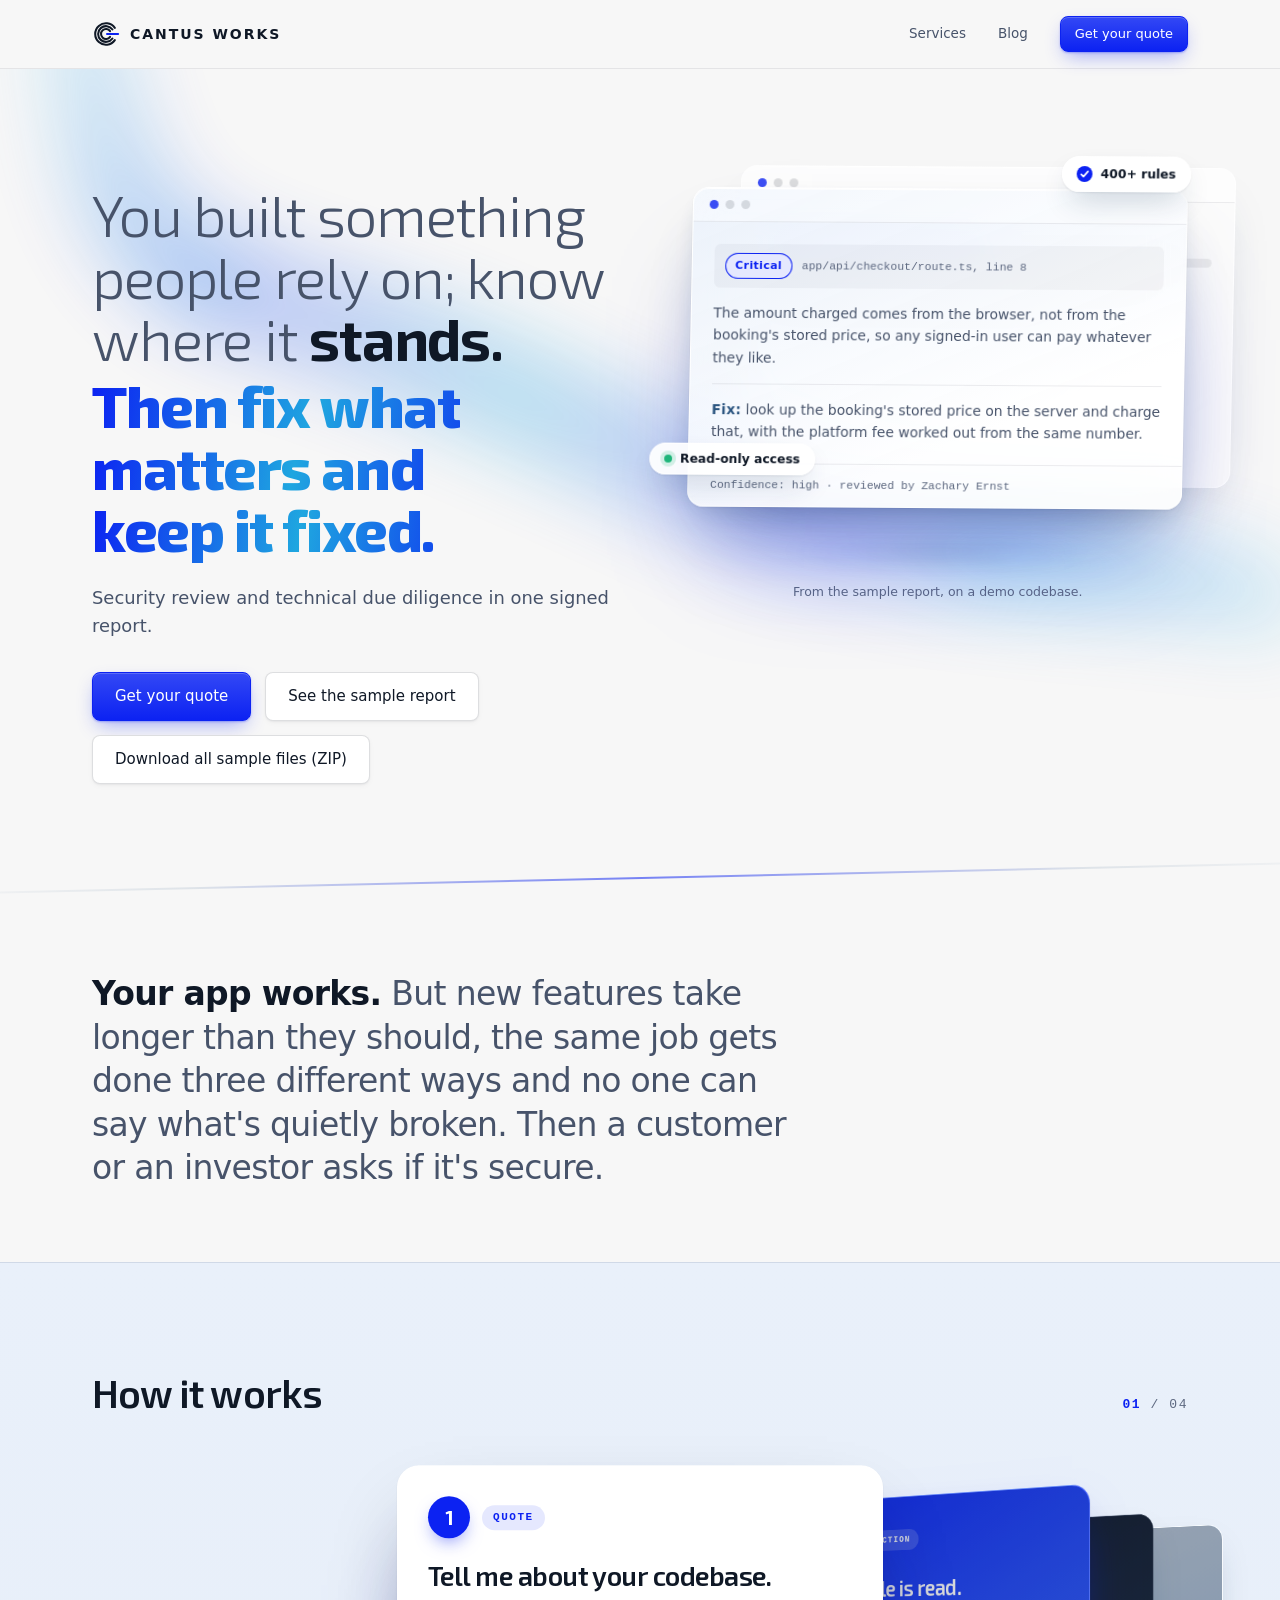
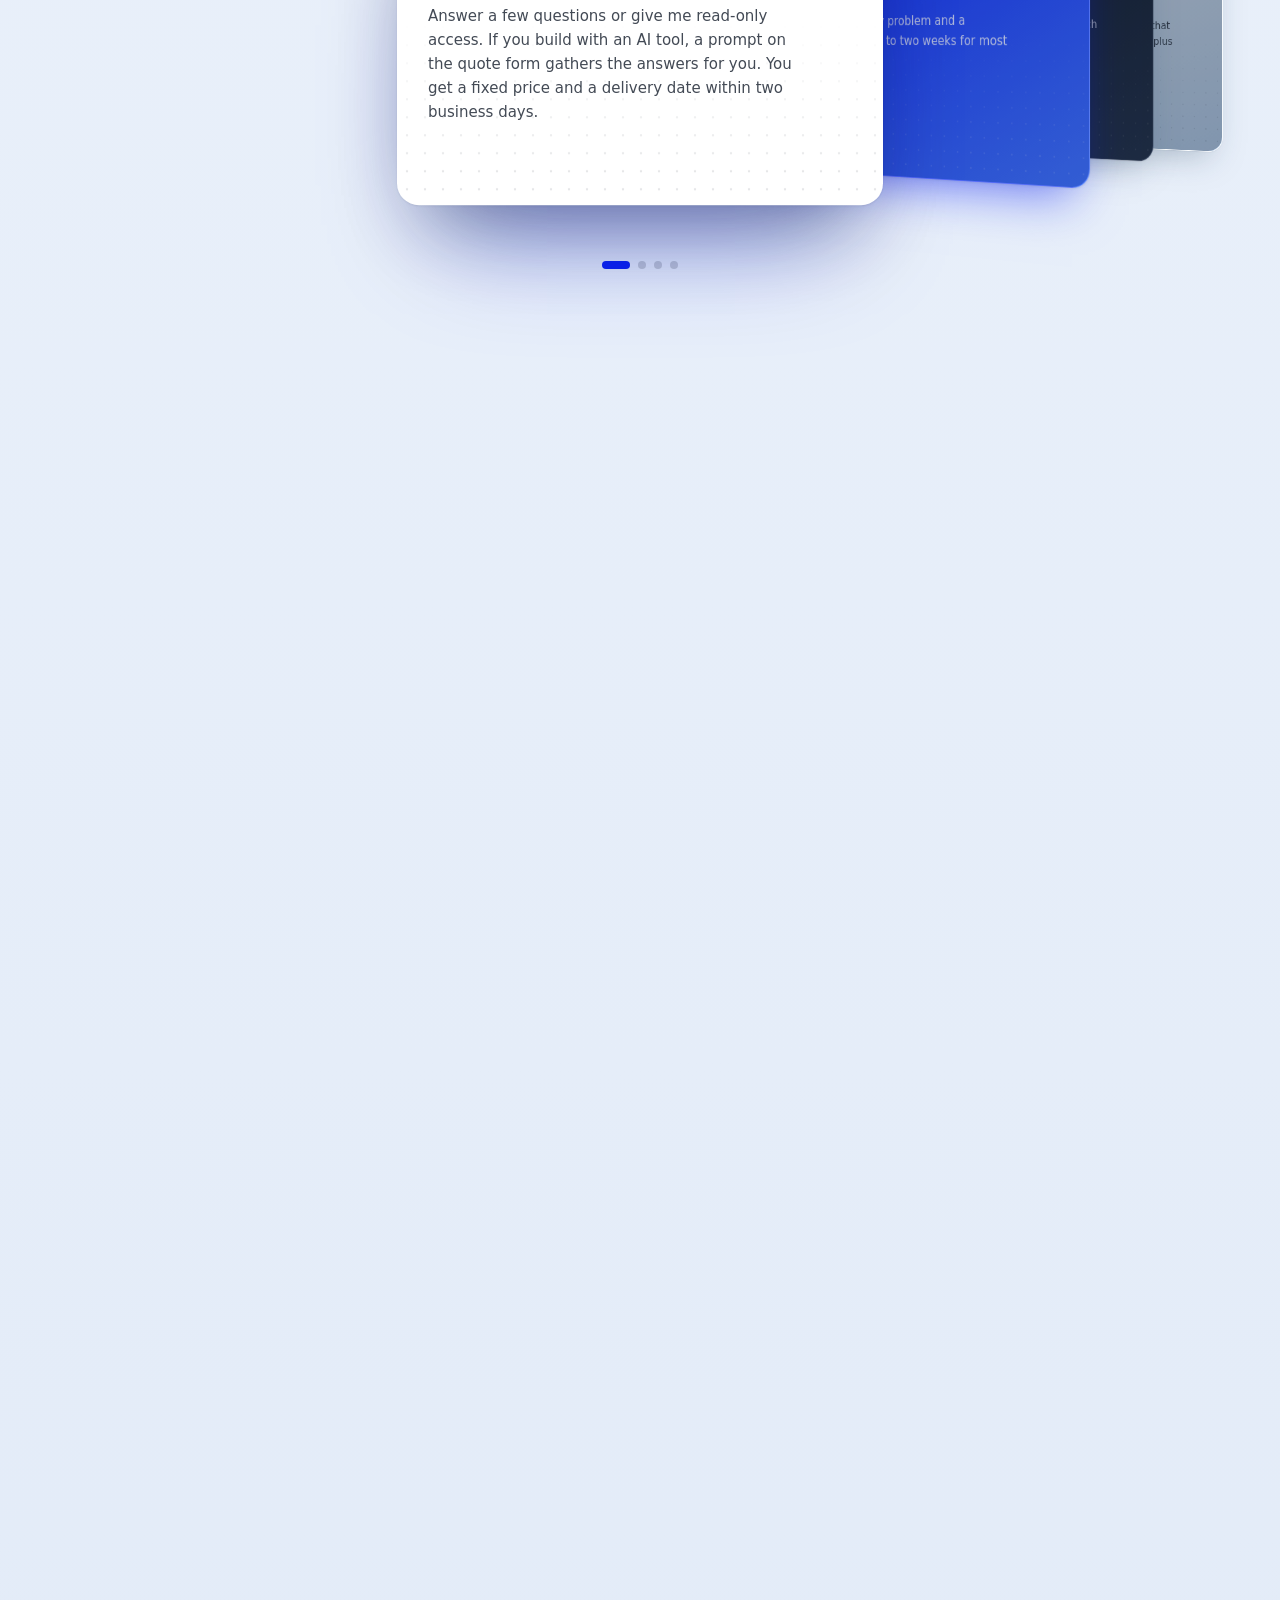
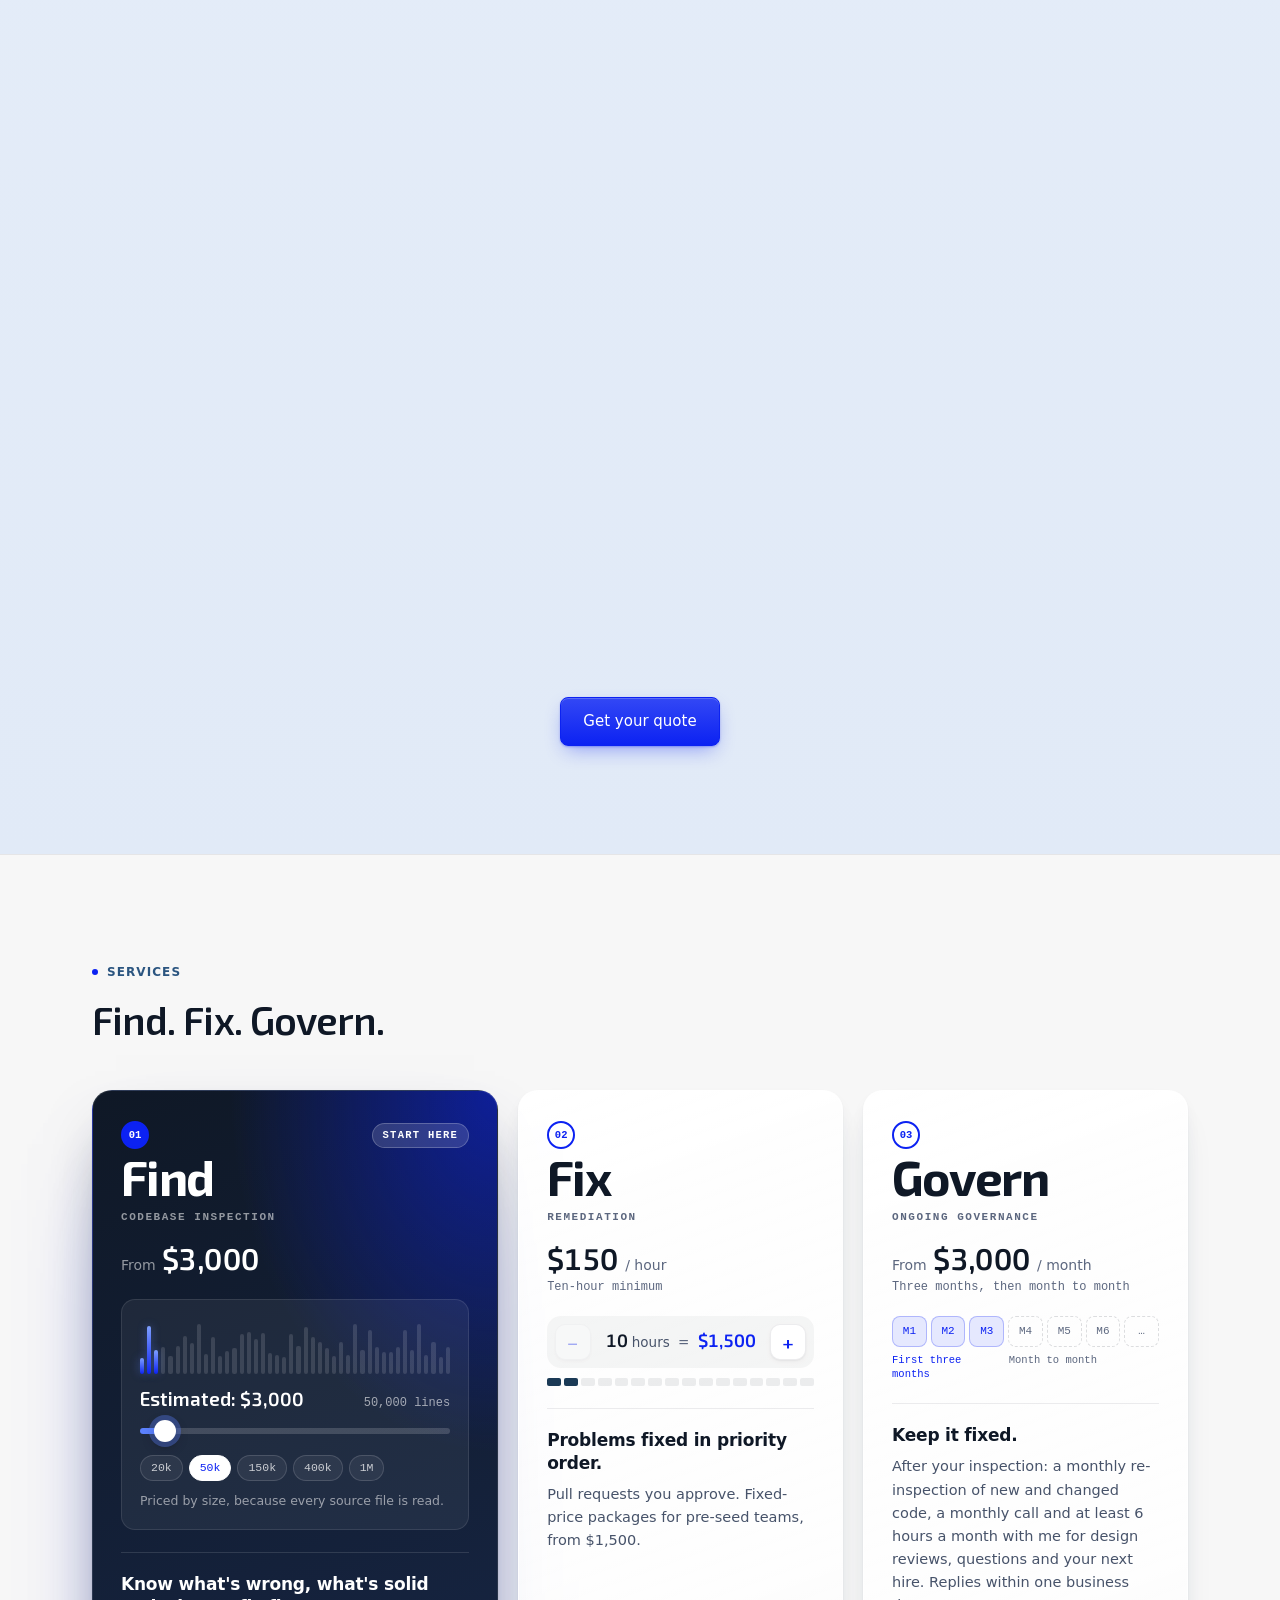
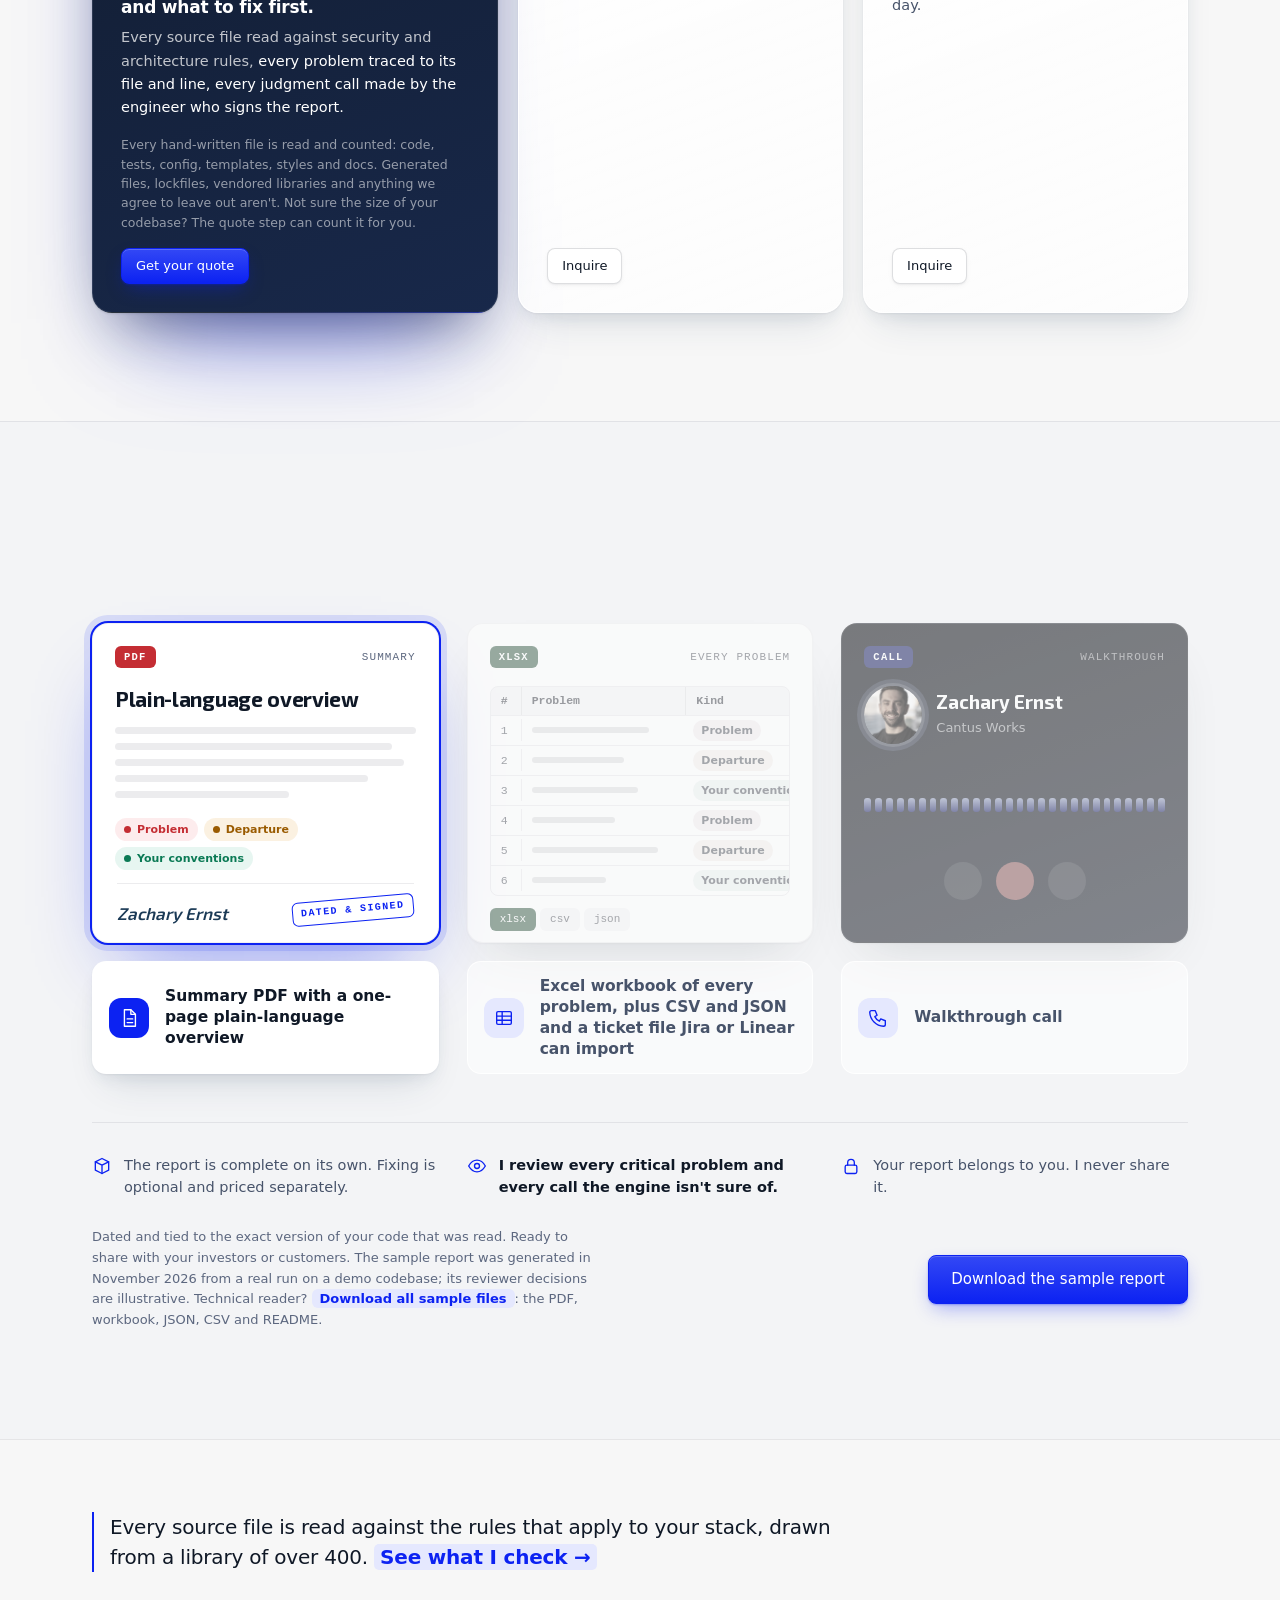
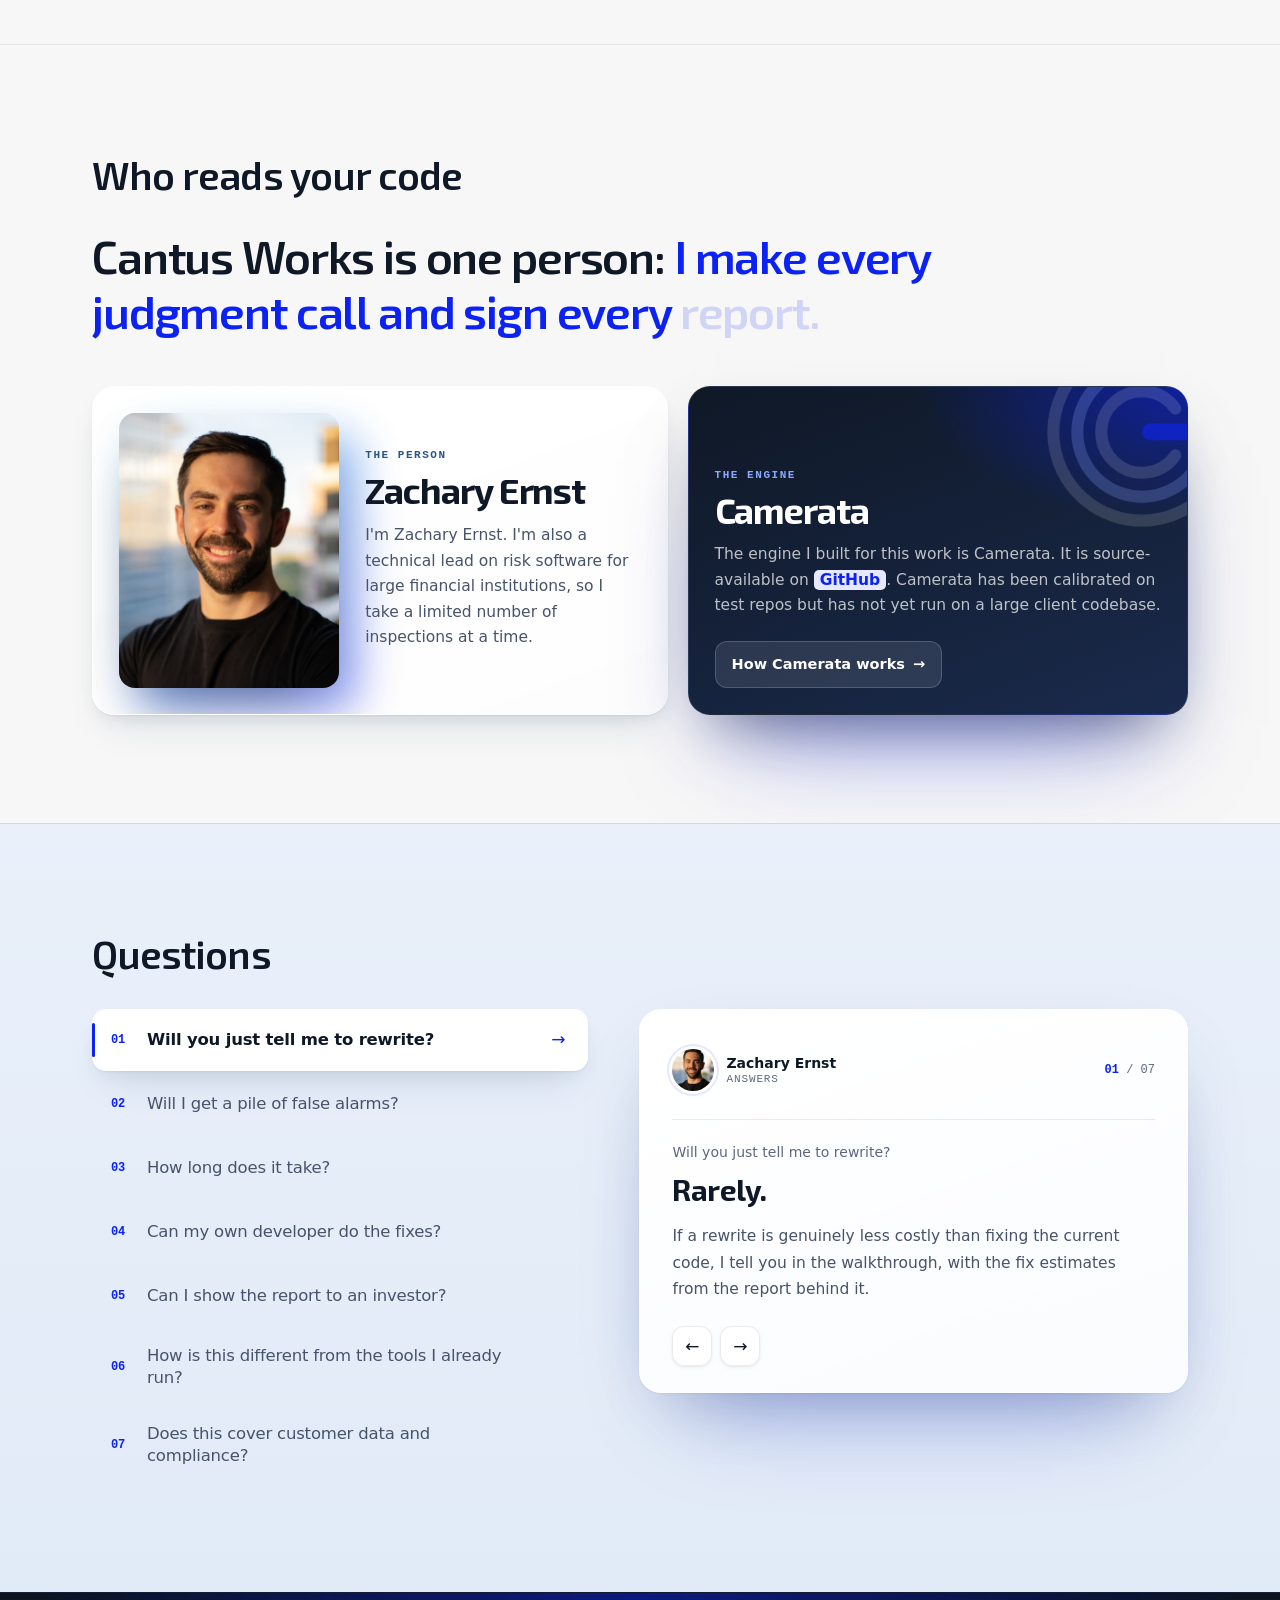
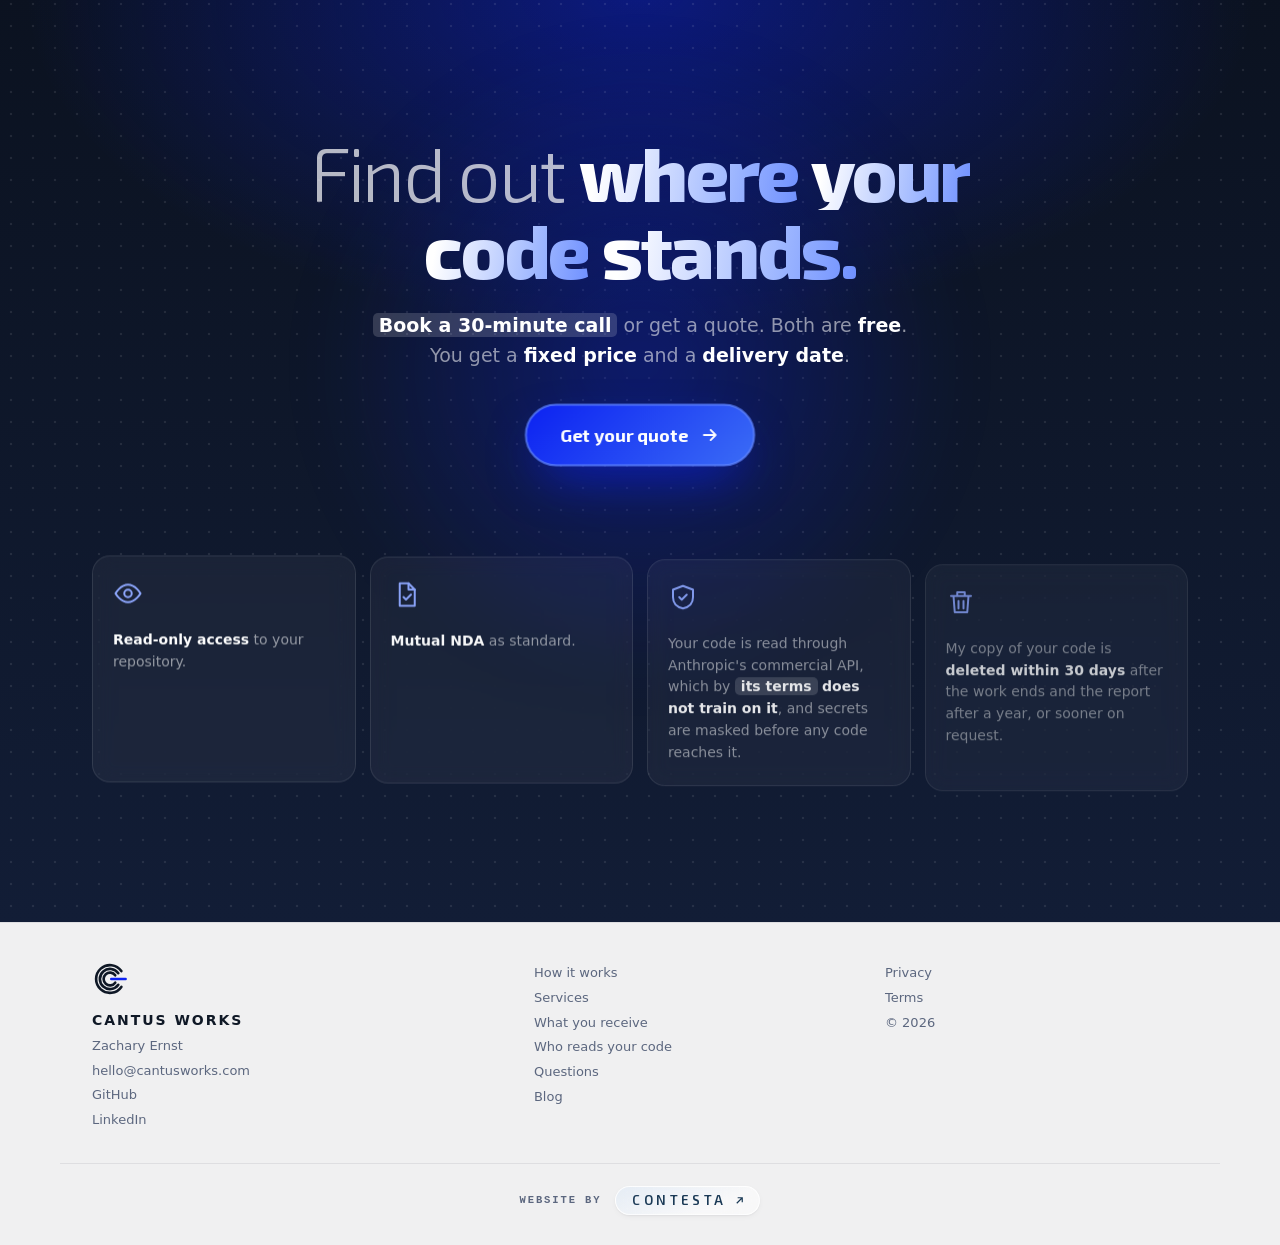
==== commit c441990d: "Copy: one name per service in the steps and the quote form The How it works steps and the quote form" ====
--- a/index.html
+++ b/index.html
@@ -136,21 +136,21 @@
       </li>
       <li class="how-step tone-vivid">
         <div class="how-card">
-          <div class="how-top"><span class="how-order">2</span><p class="how-name">Inspection</p></div>
+          <div class="how-top"><span class="how-order">2</span><p class="how-name">Codebase Inspection</p></div>
           <h3>Every source file is read.</h3>
           <p class="how-desc">A signed report of every problem and a walkthrough call, in one to two weeks for most codebases.</p>
         </div>
       </li>
       <li class="how-step tone-ink">
         <div class="how-card">
-          <div class="how-top"><span class="how-order">3</span><p class="how-name">Fix</p></div>
+          <div class="how-top"><span class="how-order">3</span><p class="how-name">Remediation</p></div>
           <h3>I fix them in priority order.</h3>
           <p class="how-desc">You approve every change before it goes in. Each one is written the way your code is already written.</p>
         </div>
       </li>
       <li class="how-step tone-sky">
         <div class="how-card">
-          <div class="how-top"><span class="how-order">4</span><p class="how-name">Govern</p></div>
+          <div class="how-top"><span class="how-order">4</span><p class="how-name">Ongoing Governance</p></div>
           <h3>Your code stays fixed.</h3>
           <p class="how-desc">After your inspection: every month, the code that changed is inspected against the same rules, plus a monthly call and at least 6 hours with me. Replies within one business day.</p>
         </div>
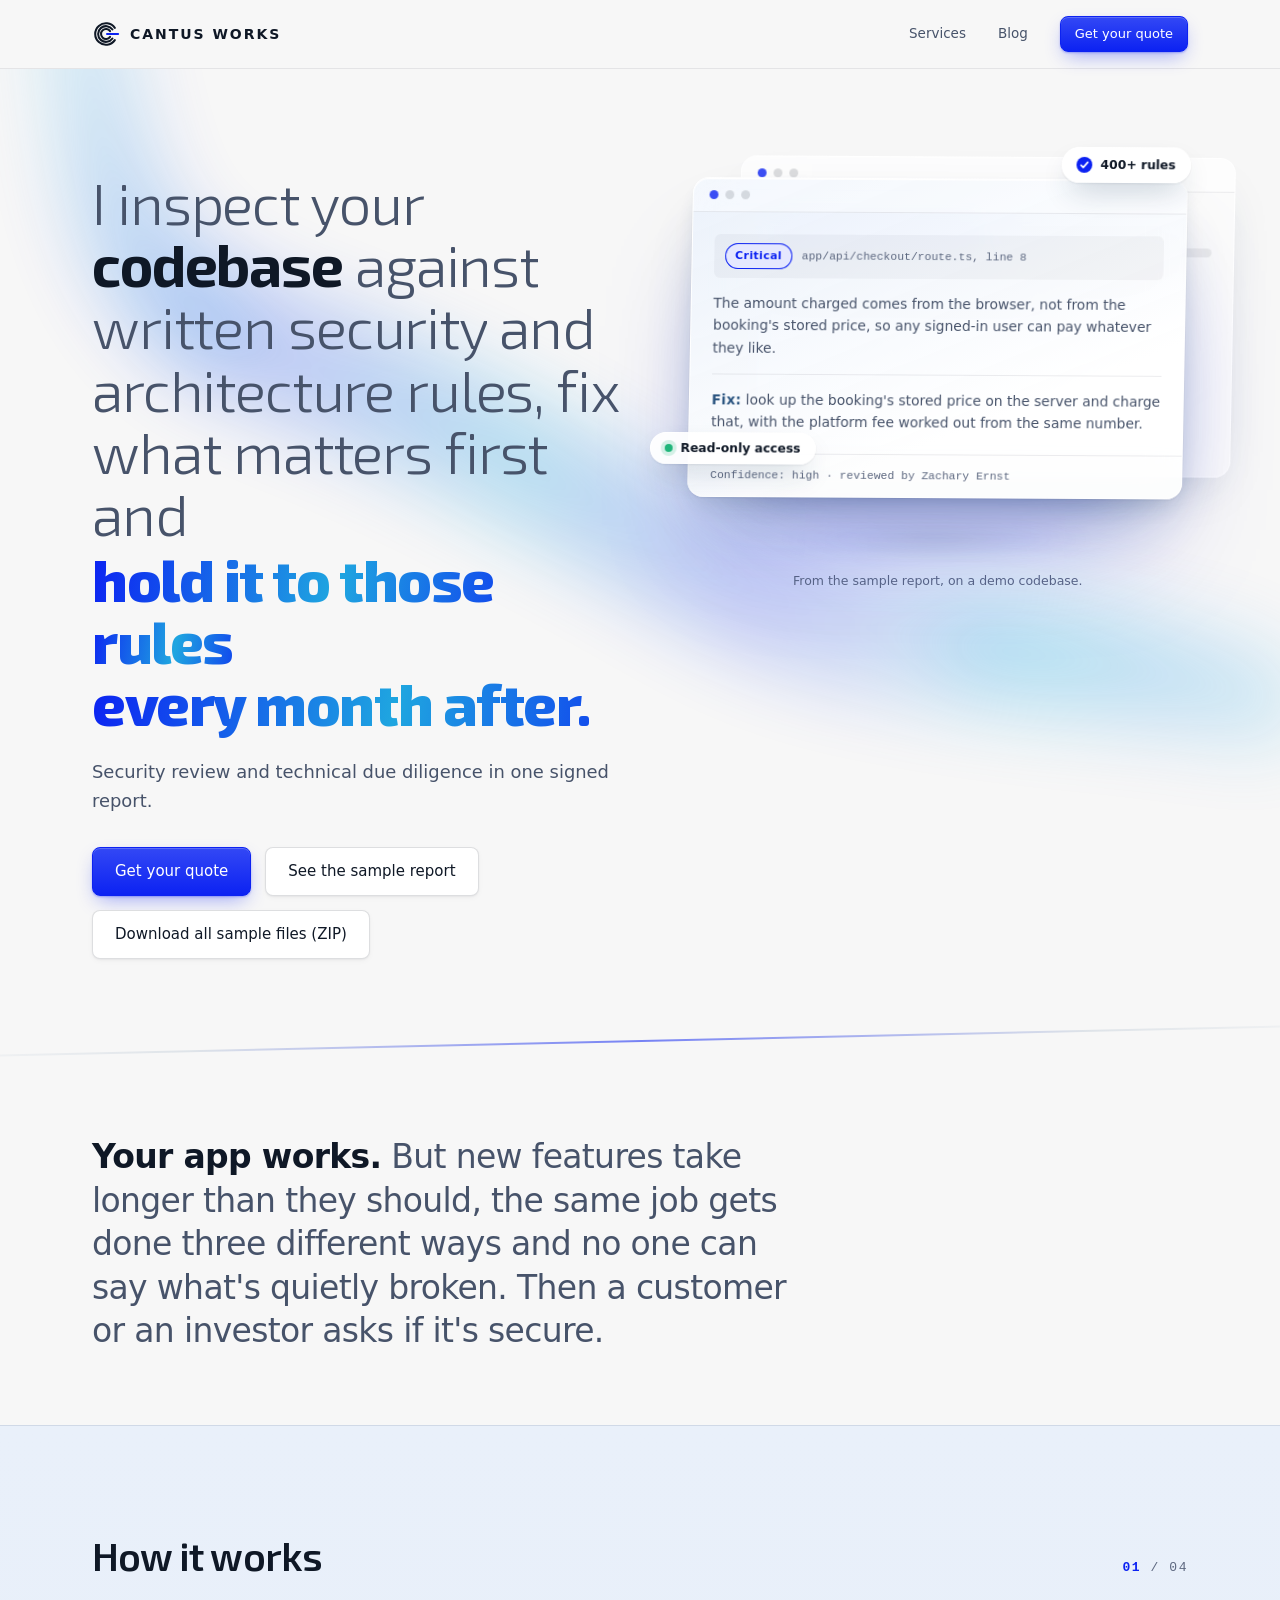
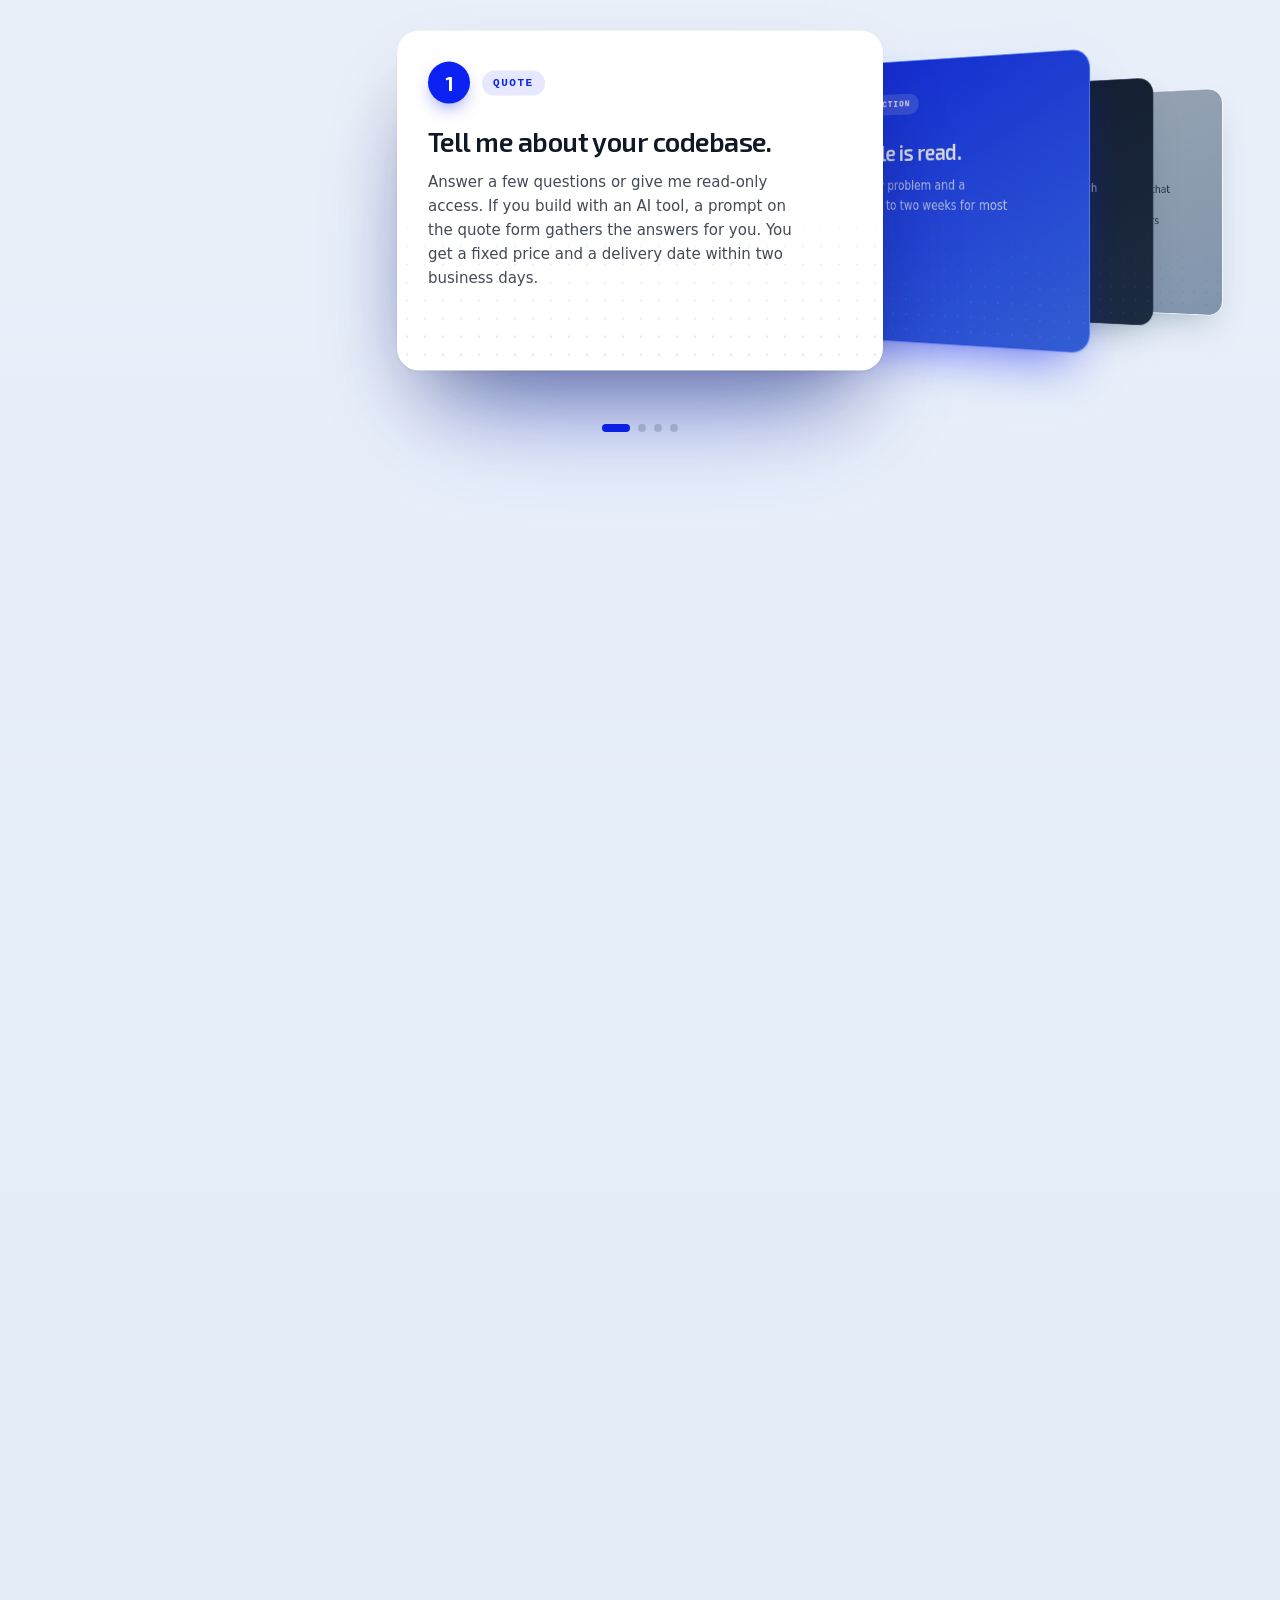
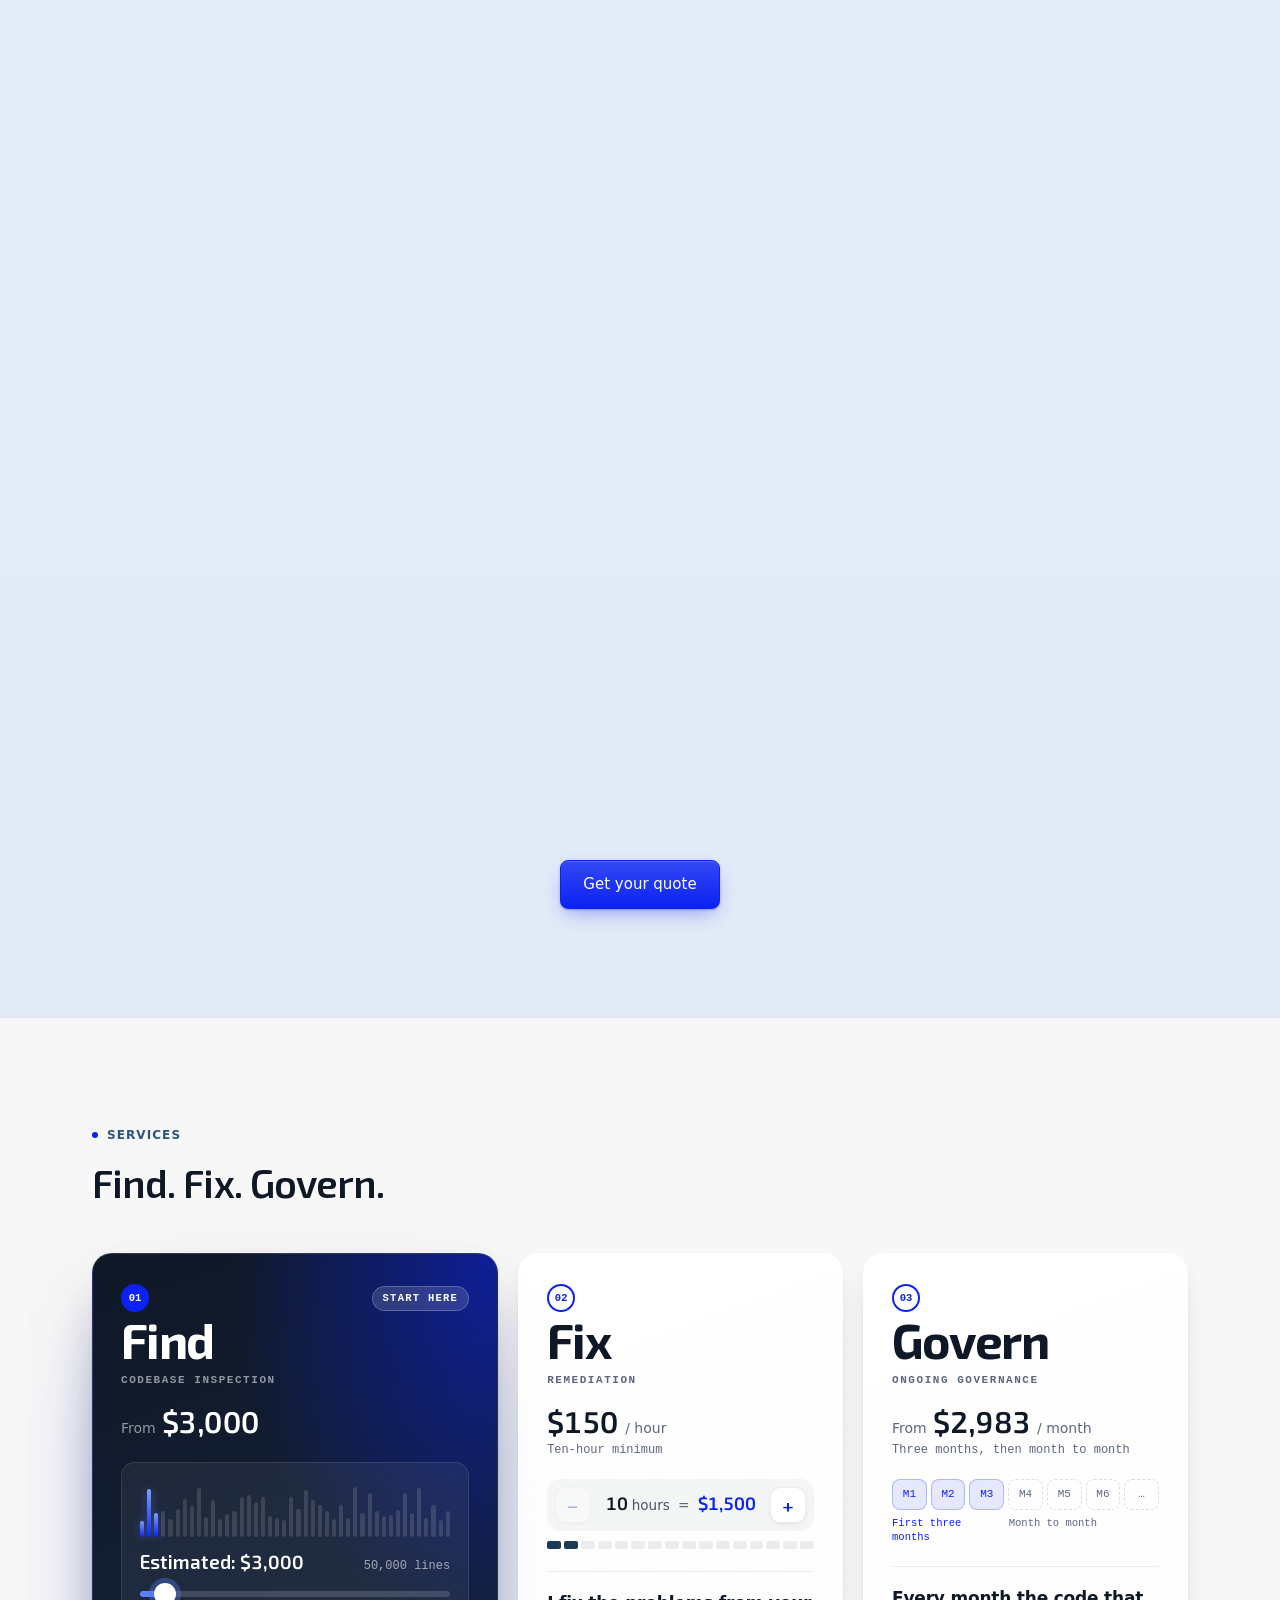
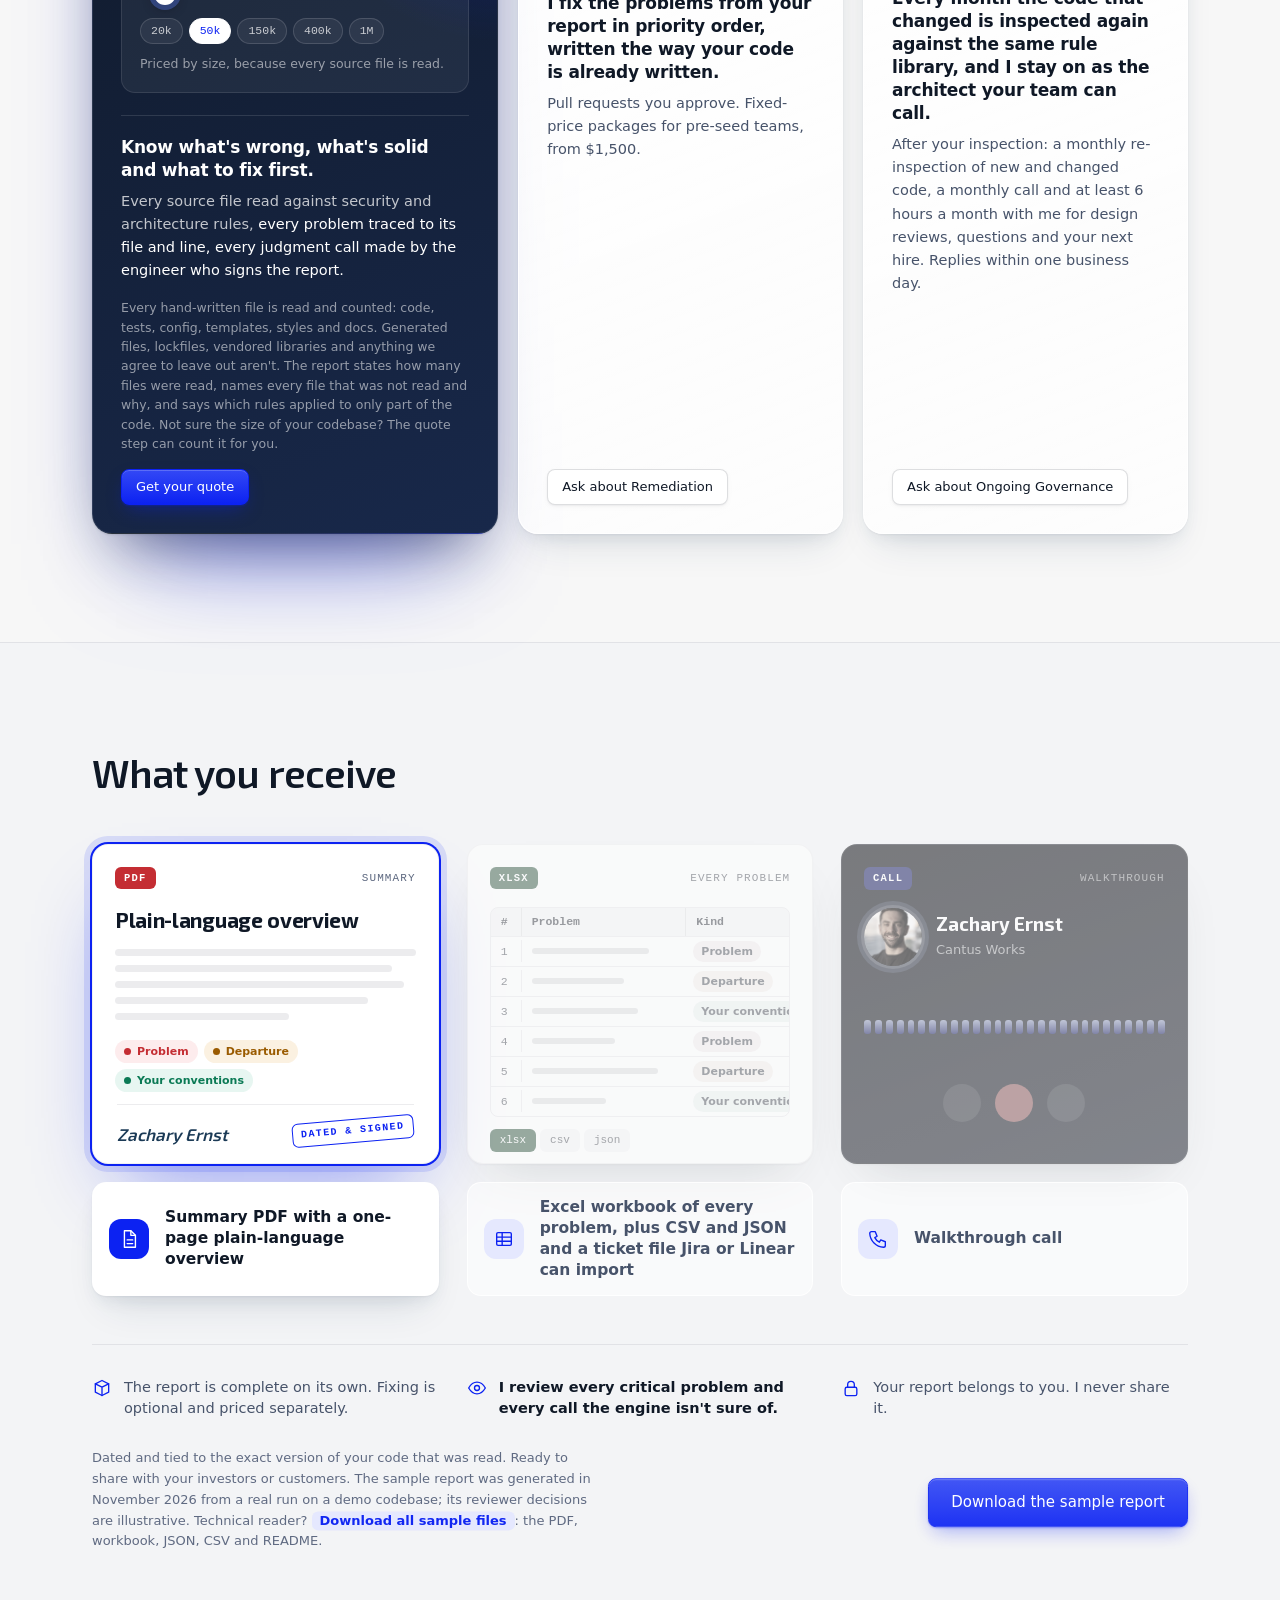
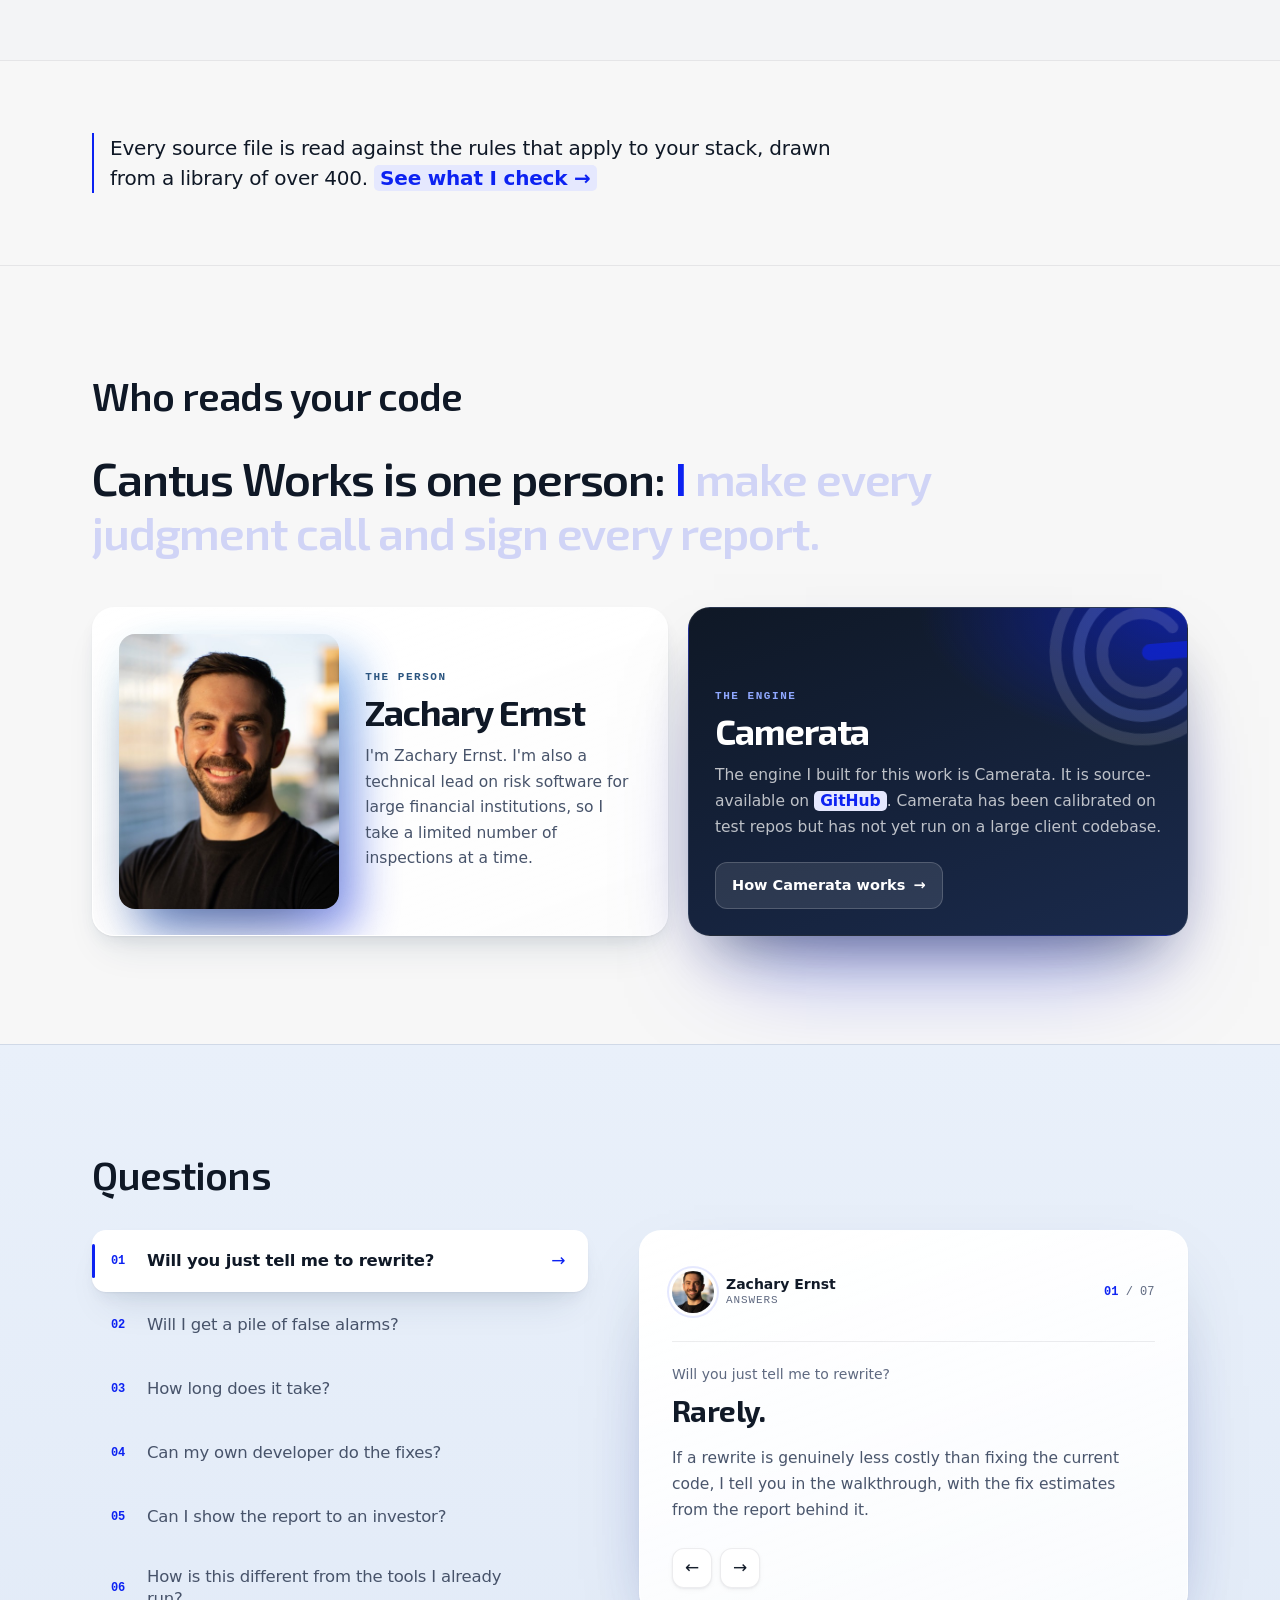
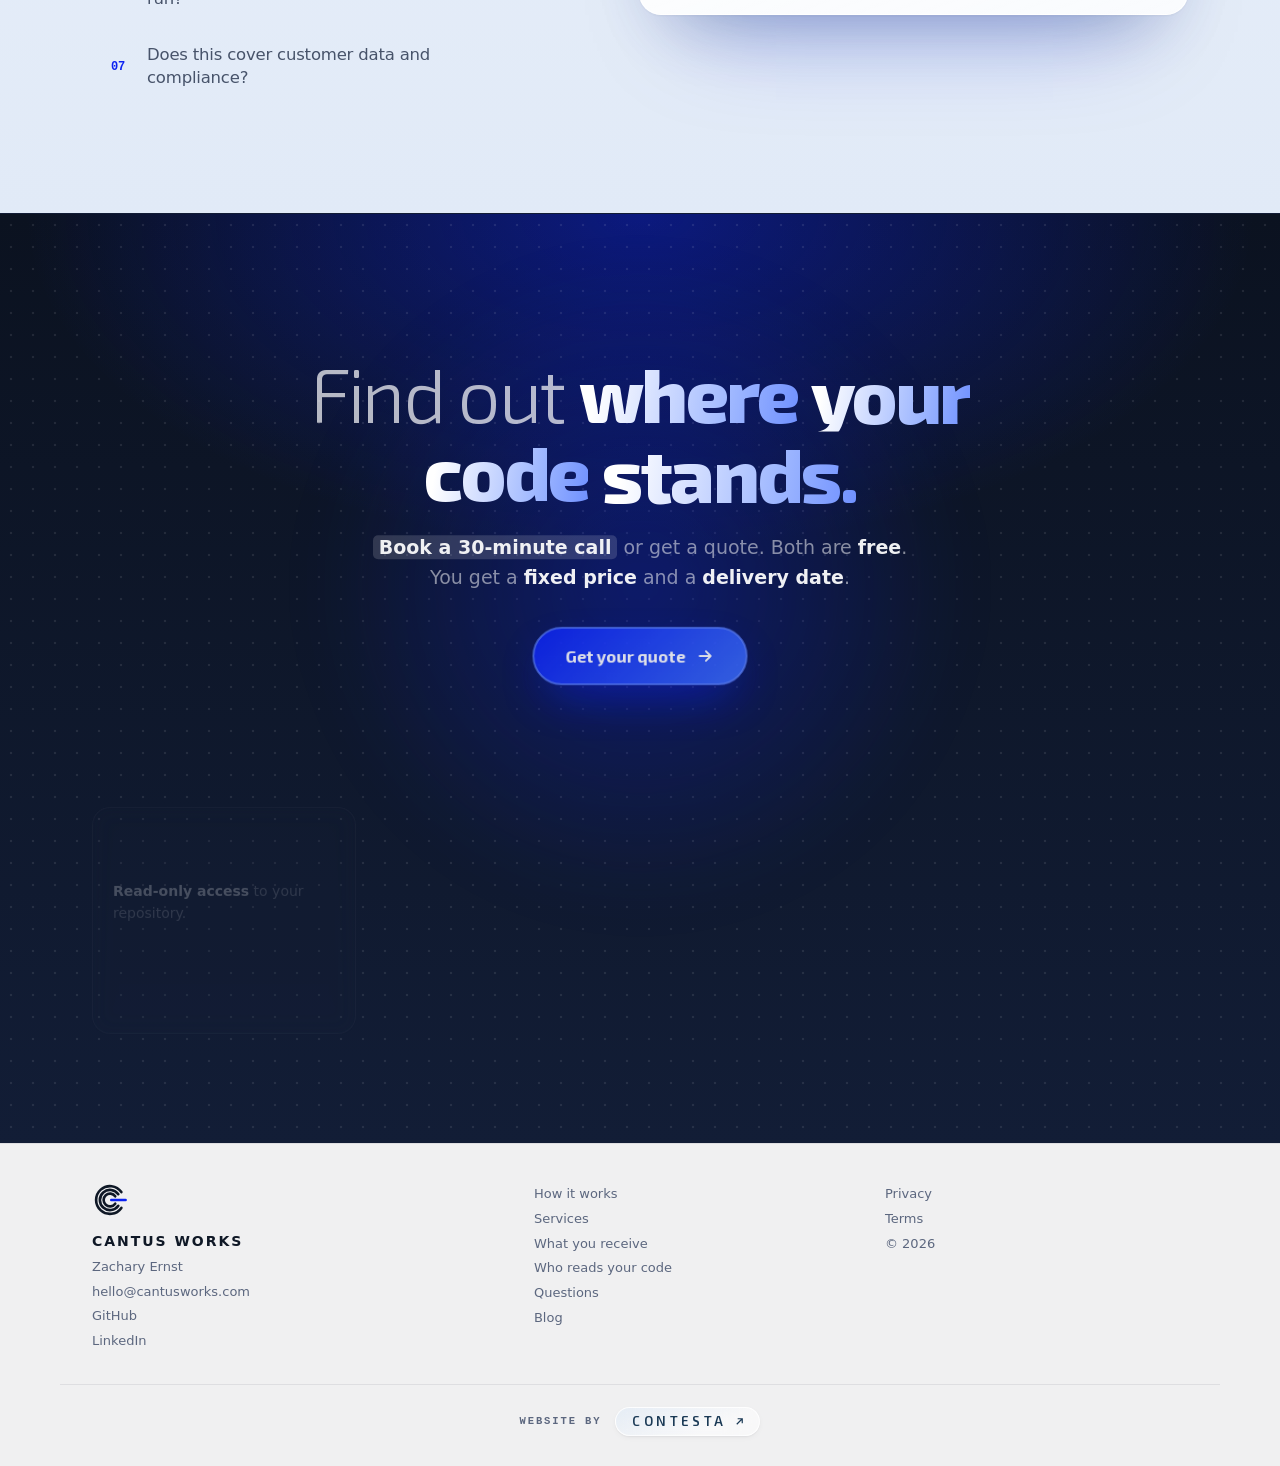
==== commit f830818c: "Copy: one-sentence hero, coverage line, fuller Remediation and Governance cards Hero now states all " ====
--- a/index.html
+++ b/index.html
@@ -68,8 +68,8 @@
     <div class="hero-grid">
       <div class="hero-copy">
         <h1 class="hero-title">
-          <span class="hl hl1"><span class="w"><span>You</span></span> <span class="w"><span>built</span></span> <span class="w"><span>something</span></span> <span class="w"><span>people</span></span> <span class="w"><span>rely</span></span> <span class="w"><span>on;</span></span> <span class="w"><span>know</span></span> <span class="w"><span>where</span></span> <span class="w"><span>it</span></span> <span class="w"><span class="scr">stands.</span></span></span>
-          <span class="hl hl2"><span class="grad">Then fix what matters and</span> <em class="accent">keep it fixed.</em></span>
+          <span class="hl hl1"><span class="w"><span>I</span></span> <span class="w"><span>inspect</span></span> <span class="w"><span>your</span></span> <span class="w"><span class="scr">codebase</span></span> <span class="w"><span>against</span></span> <span class="w"><span>written</span></span> <span class="w"><span>security</span></span> <span class="w"><span>and</span></span> <span class="w"><span>architecture</span></span> <span class="w"><span>rules,</span></span> <span class="w"><span>fix</span></span> <span class="w"><span>what</span></span> <span class="w"><span>matters</span></span> <span class="w"><span>first</span></span> <span class="w"><span>and</span></span></span>
+          <span class="hl hl2"><span class="grad">hold it to those rules</span> <em class="accent">every month after.</em></span>
         </h1>
         <p class="standfirst">Security review and technical due diligence in one signed report.</p>
         <div class="hero-cta">
@@ -152,7 +152,7 @@
         <div class="how-card">
           <div class="how-top"><span class="how-order">4</span><p class="how-name">Ongoing Governance</p></div>
           <h3>Your code stays fixed.</h3>
-          <p class="how-desc">After your inspection: every month, the code that changed is inspected against the same rules, plus a monthly call and at least 6 hours with me. Replies within one business day.</p>
+          <p class="how-desc">After your inspection: every month, the code that changed is inspected against the same rule library, plus a monthly call and at least 6 hours with me. Replies within one business day.</p>
         </div>
       </li>
     </ol>
@@ -199,7 +199,7 @@
 
         <p class="bold-line">Know what's wrong, what's solid and what to fix first.</p>
         <p class="body">Every source file read against security and architecture rules, <mark class="svc-mark">every problem traced to its file and line, every judgment call made by the engineer who signs the report.</mark></p>
-        <p class="small">Every hand-written file is read and counted: code, tests, config, templates, styles and docs. Generated files, lockfiles, vendored libraries and anything we agree to leave out aren't. Not sure the size of your codebase? The quote step can count it for you.</p>
+        <p class="small">Every hand-written file is read and counted: code, tests, config, templates, styles and docs. Generated files, lockfiles, vendored libraries and anything we agree to leave out aren't. The report states how many files were read, names every file that was not read and why, and says which rules applied to only part of the code. Not sure the size of your codebase? The quote step can count it for you.</p>
         <a class="btn btn-solid btn-sm" id="find-quote" href="/quote?need=find" data-umami-event="quote-click" data-umami-event-need="find">Get your quote</a>
       </article>
 
@@ -219,9 +219,9 @@
           <div class="hours-blocks" aria-hidden="true"></div>
         </div>
 
-        <p class="bold-line">Problems fixed in priority order.</p>
+        <p class="bold-line">I fix the problems from your report in priority order, written the way your code is already written.</p>
         <p class="body">Pull requests you approve. Fixed-price packages for pre-seed teams, from $1,500.</p>
-        <a class="btn btn-sm" href="/quote?need=fix" data-umami-event="quote-click" data-umami-event-need="fix">Inquire</a>
+        <a class="btn btn-sm" href="/quote?need=fix" data-umami-event="quote-click" data-umami-event-need="fix">Ask about Remediation</a>
       </article>
 
       <article class="svc svc-gov">
@@ -236,9 +236,9 @@
           <div class="months-legend"><span>First three months</span><span>Month to month</span></div>
         </div>
 
-        <p class="bold-line">Keep it fixed.</p>
+        <p class="bold-line">Every month the code that changed is inspected again against the same rule library, and I stay on as the architect your team can call.</p>
         <p class="body">After your inspection: a monthly re-inspection of new and changed code, a monthly call and at least 6 hours a month with me for design reviews, questions and your next hire. Replies within one business day.</p>
-        <a class="btn btn-sm" href="/quote?need=govern" data-umami-event="quote-click" data-umami-event-need="govern">Inquire</a>
+        <a class="btn btn-sm" href="/quote?need=govern" data-umami-event="quote-click" data-umami-event-need="govern">Ask about Ongoing Governance</a>
       </article>
     </div>
 
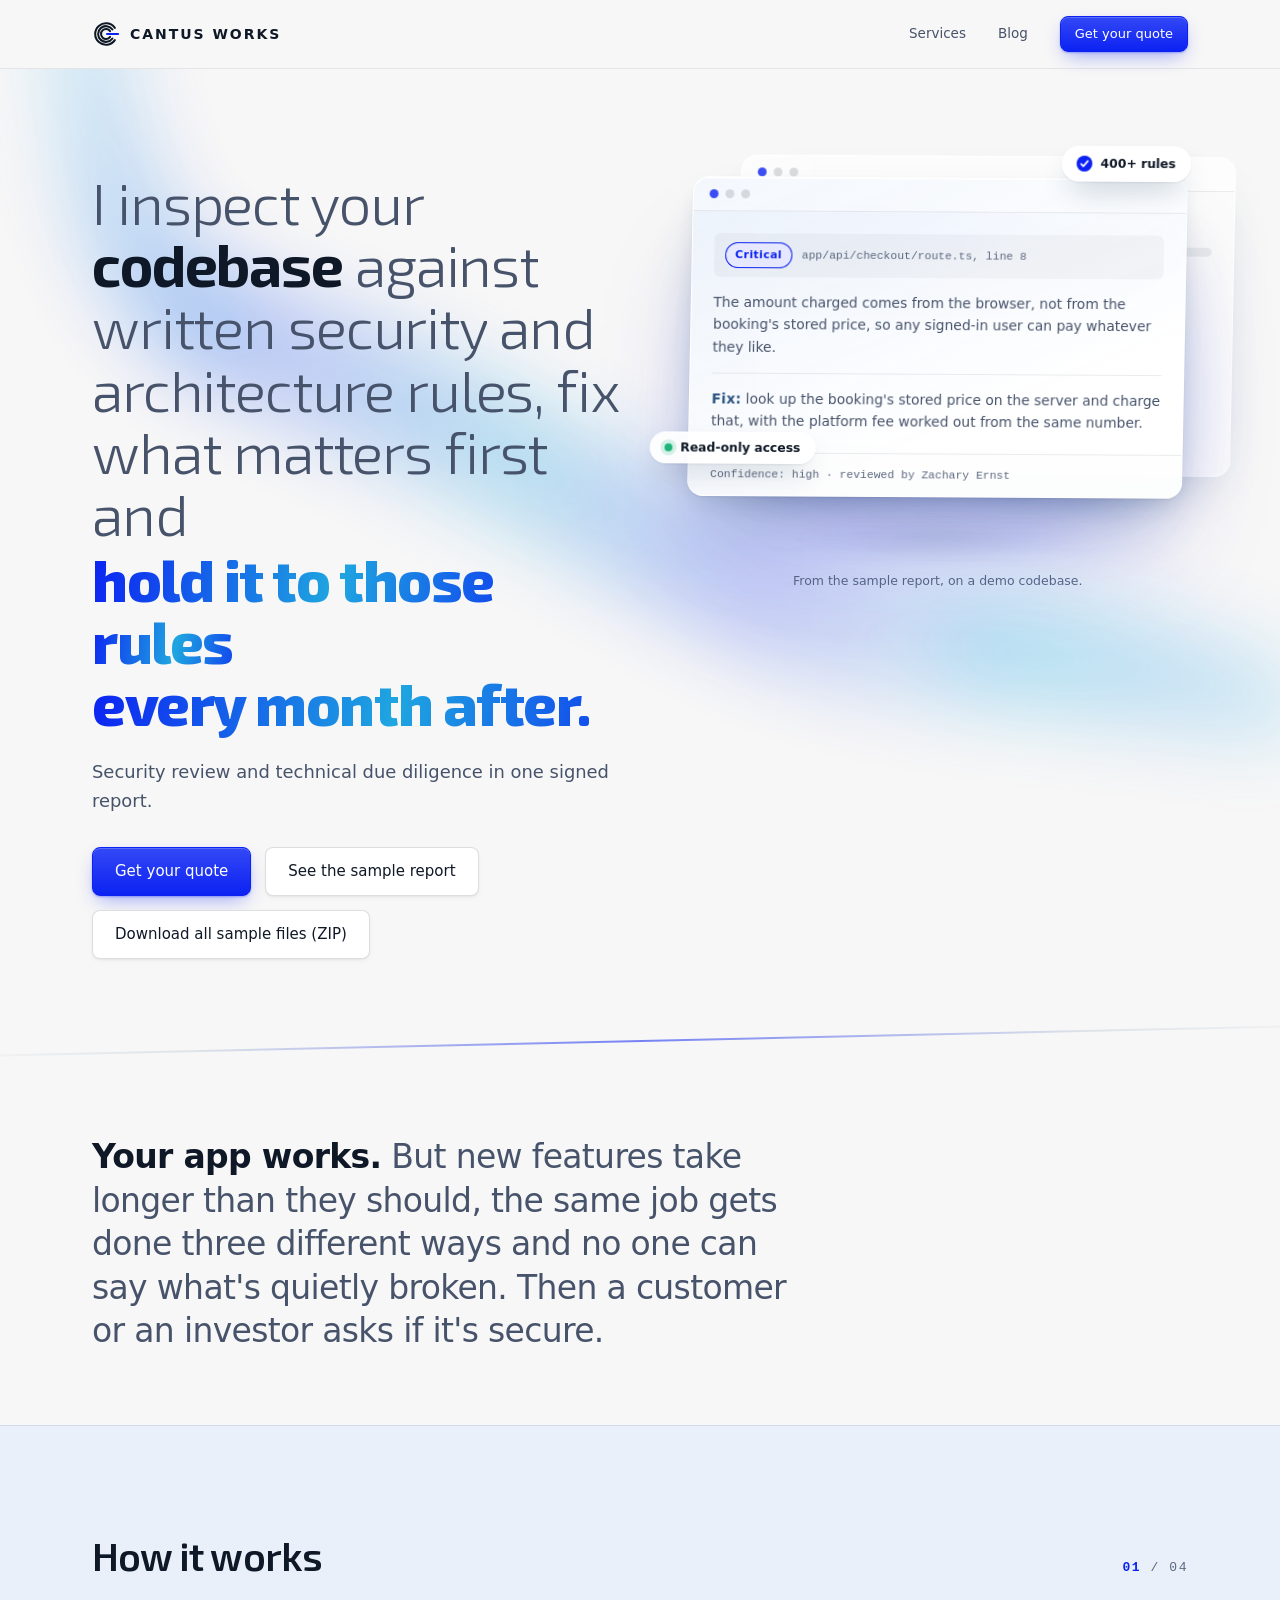
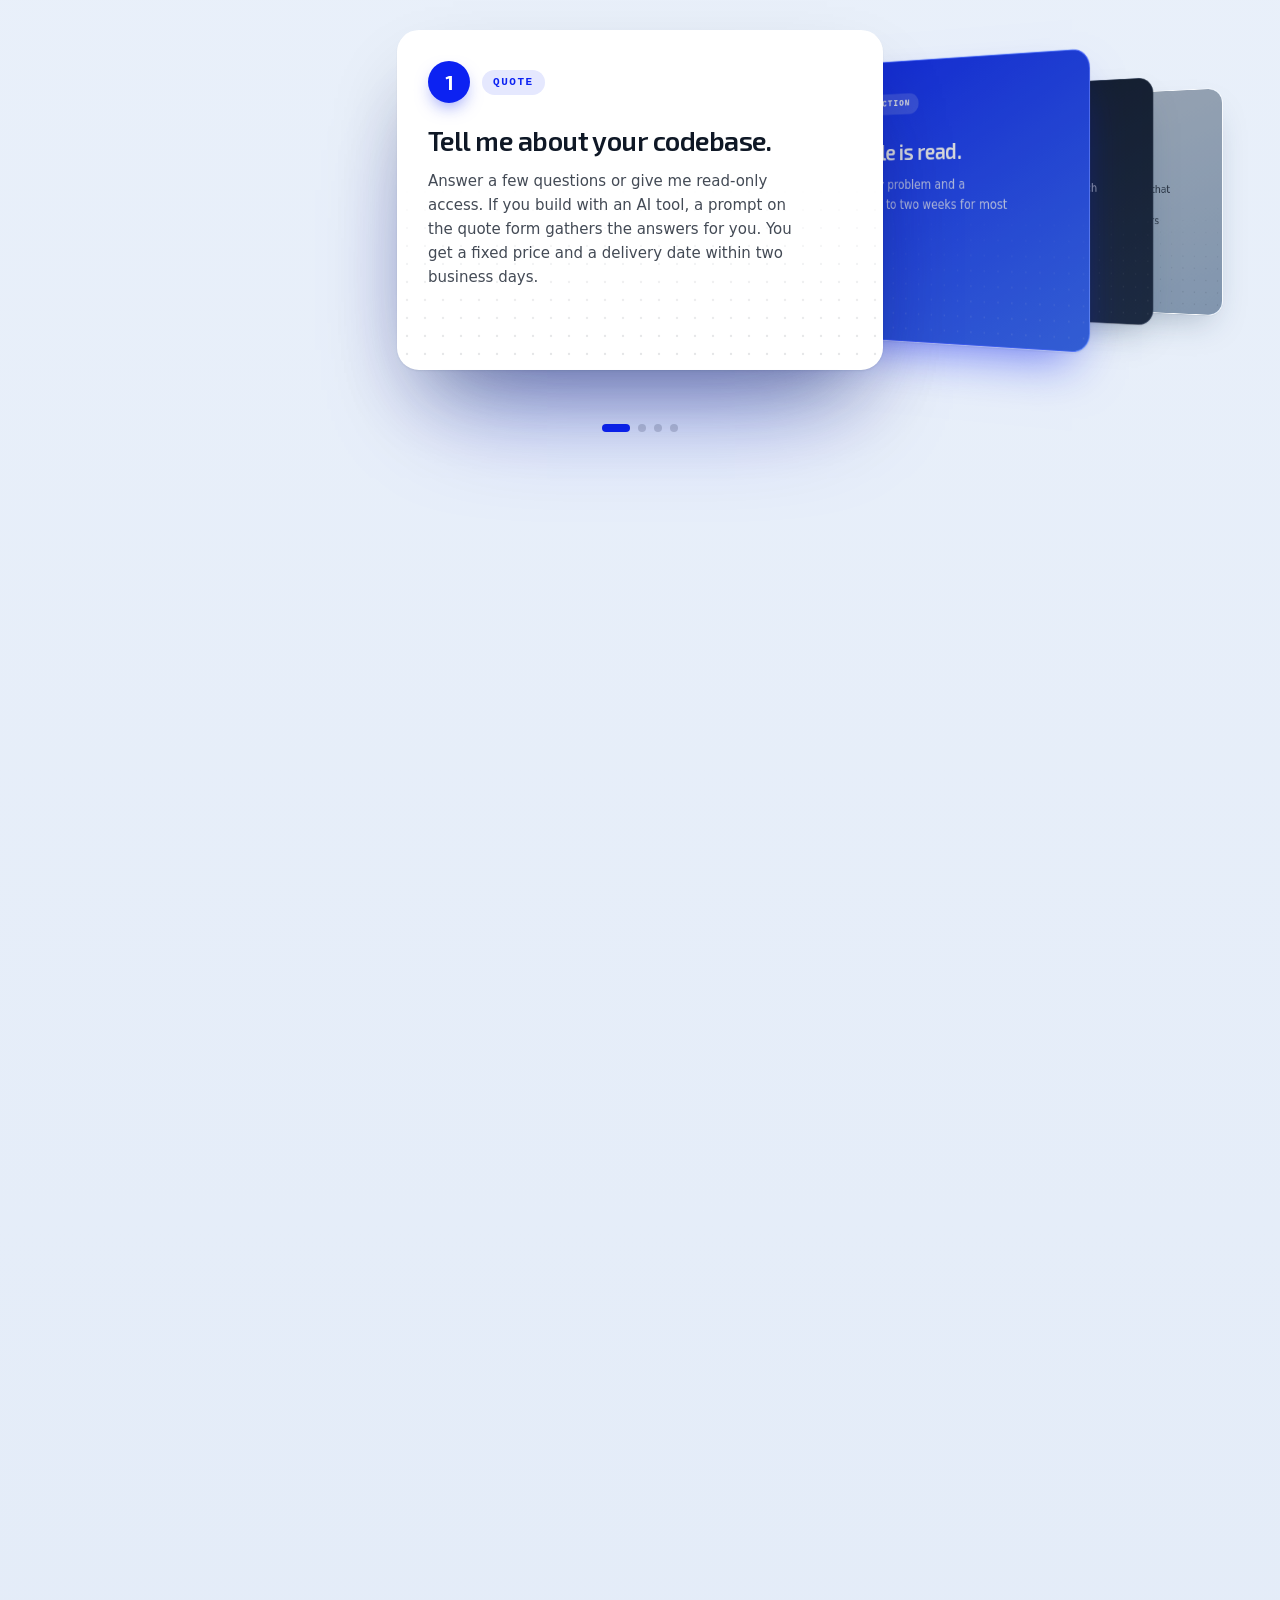
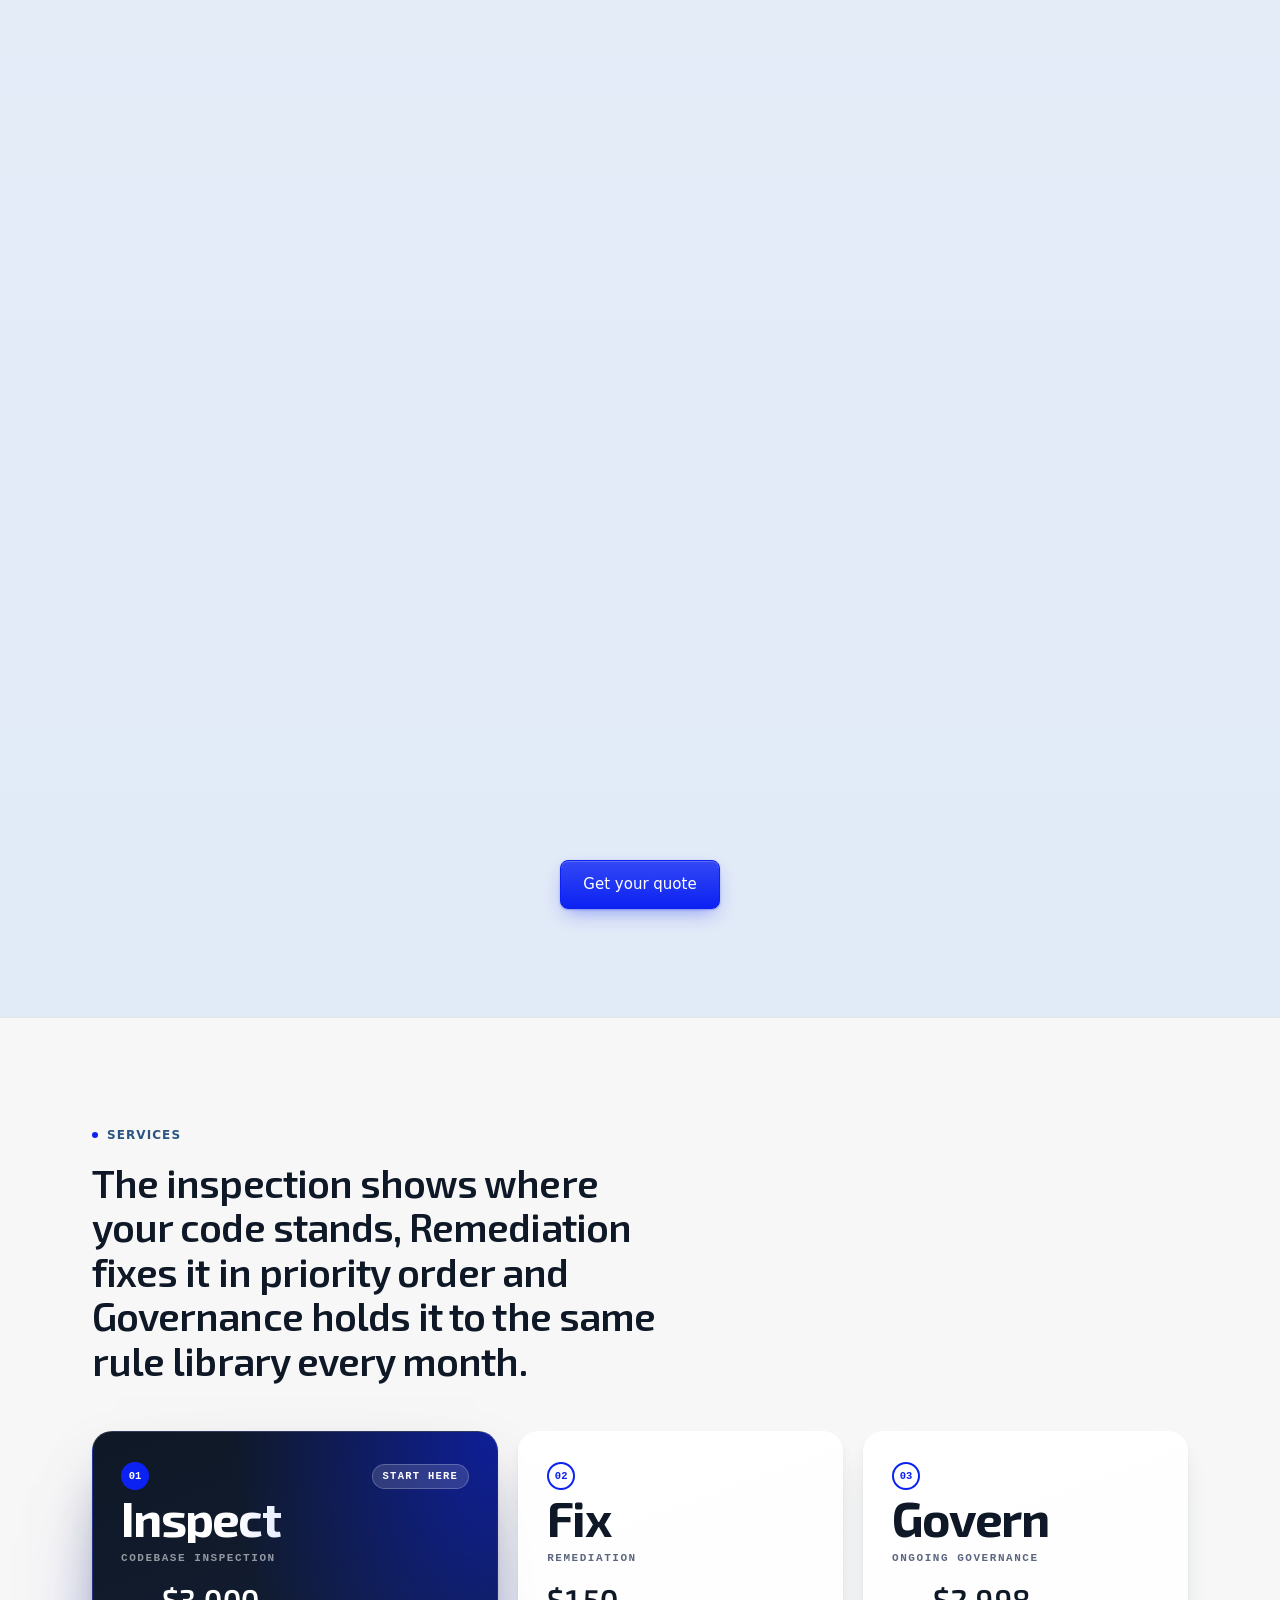
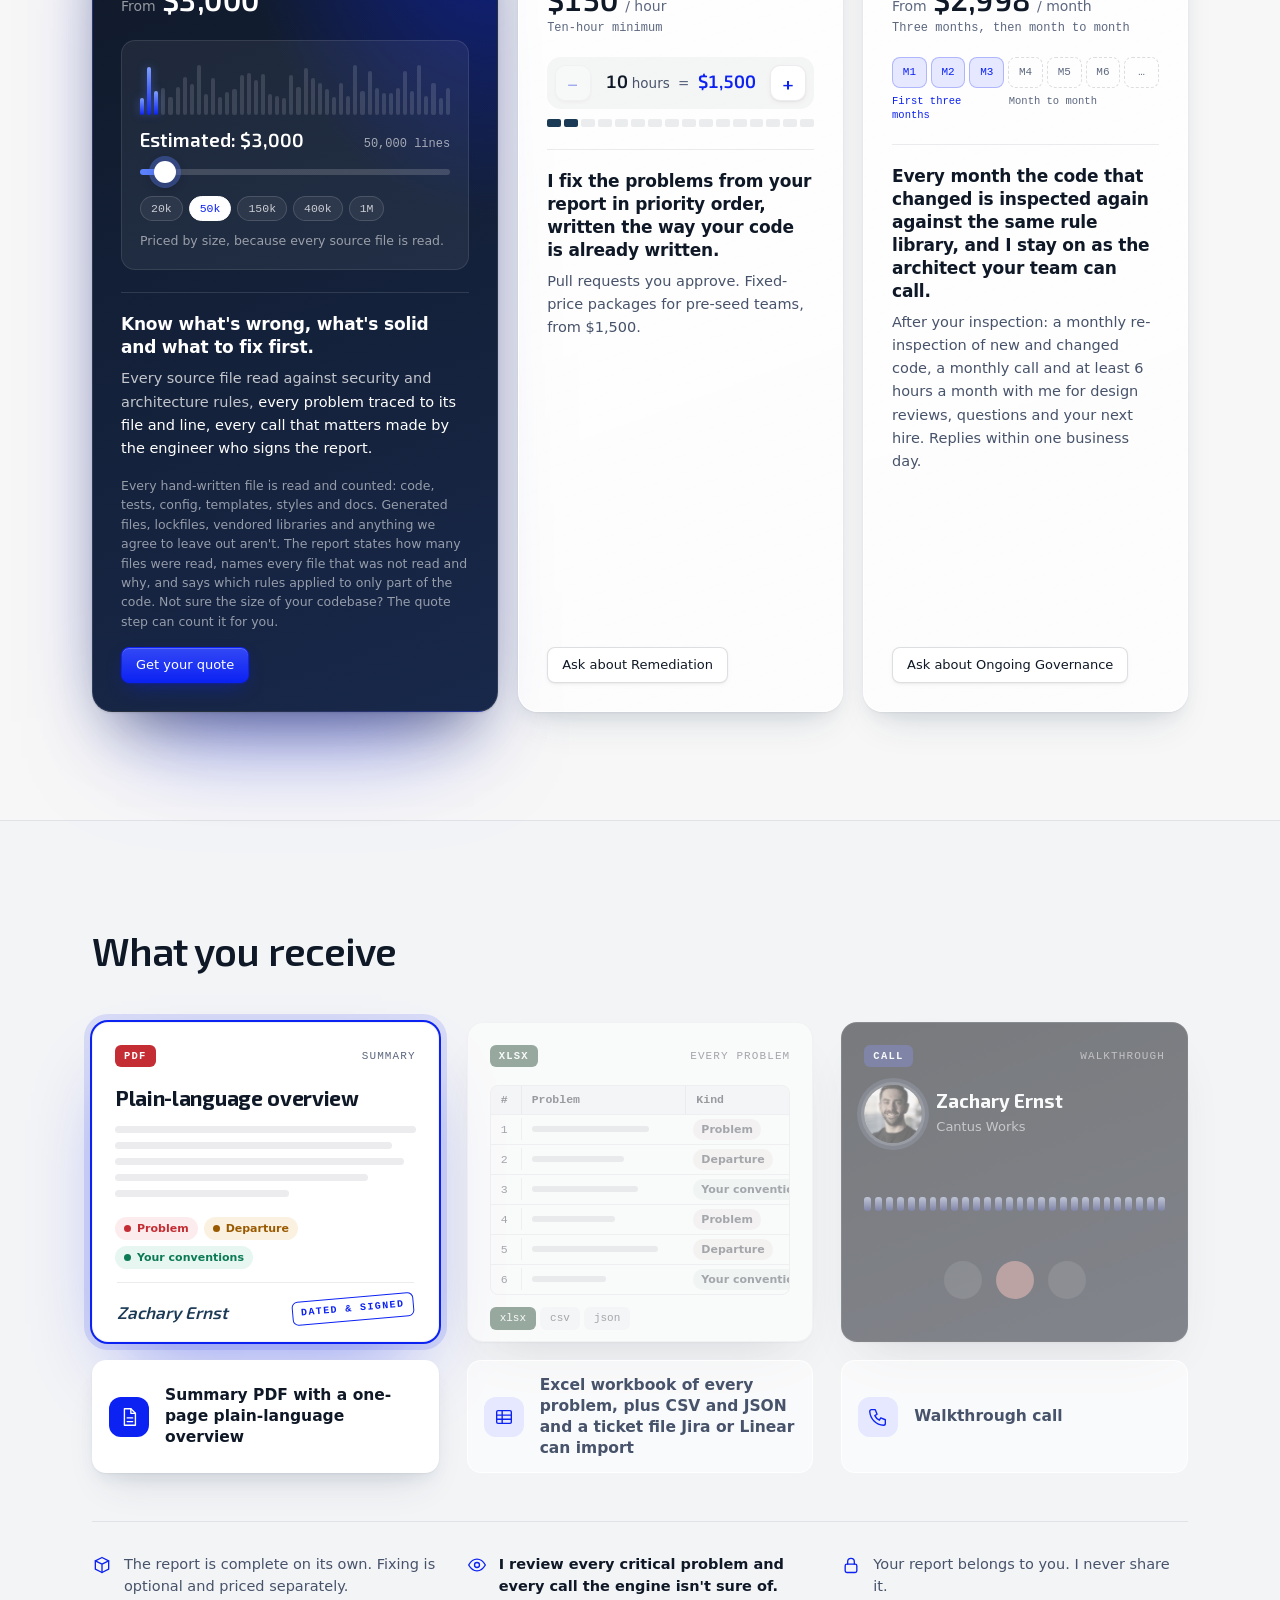
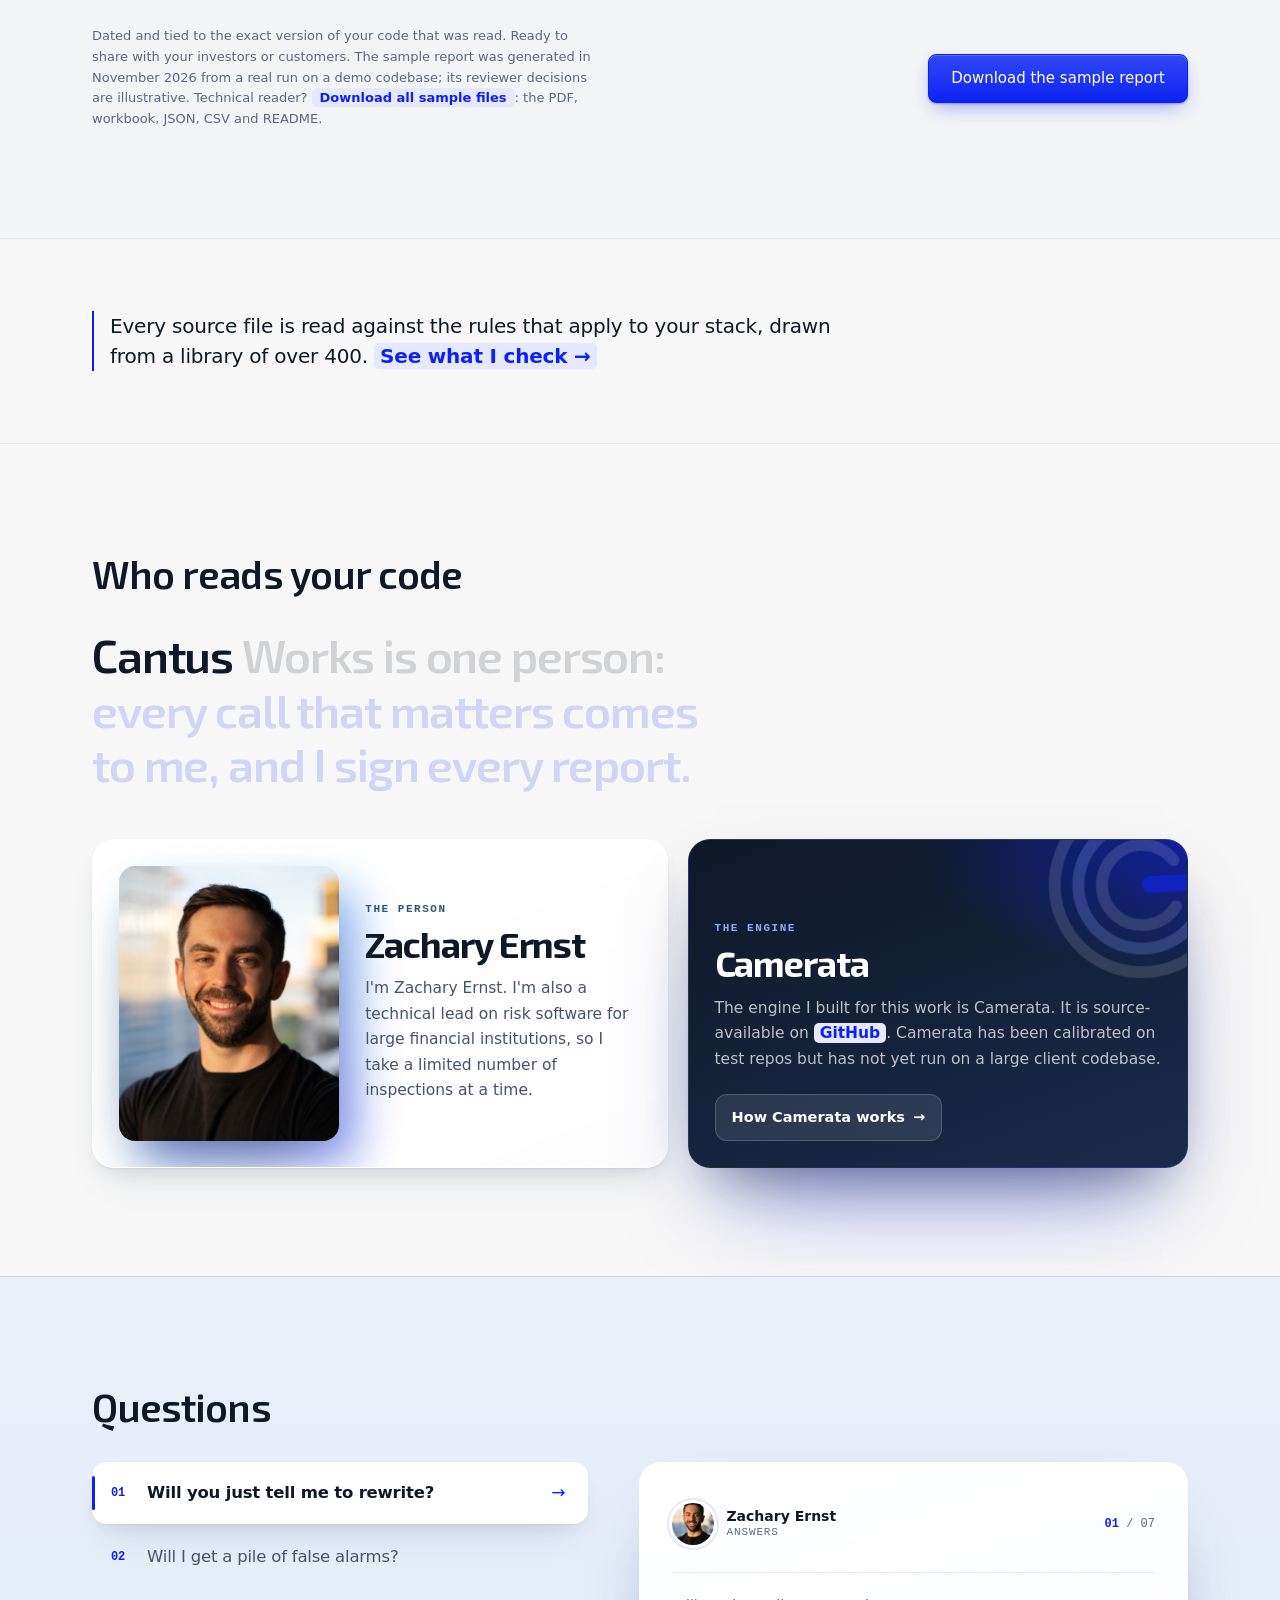
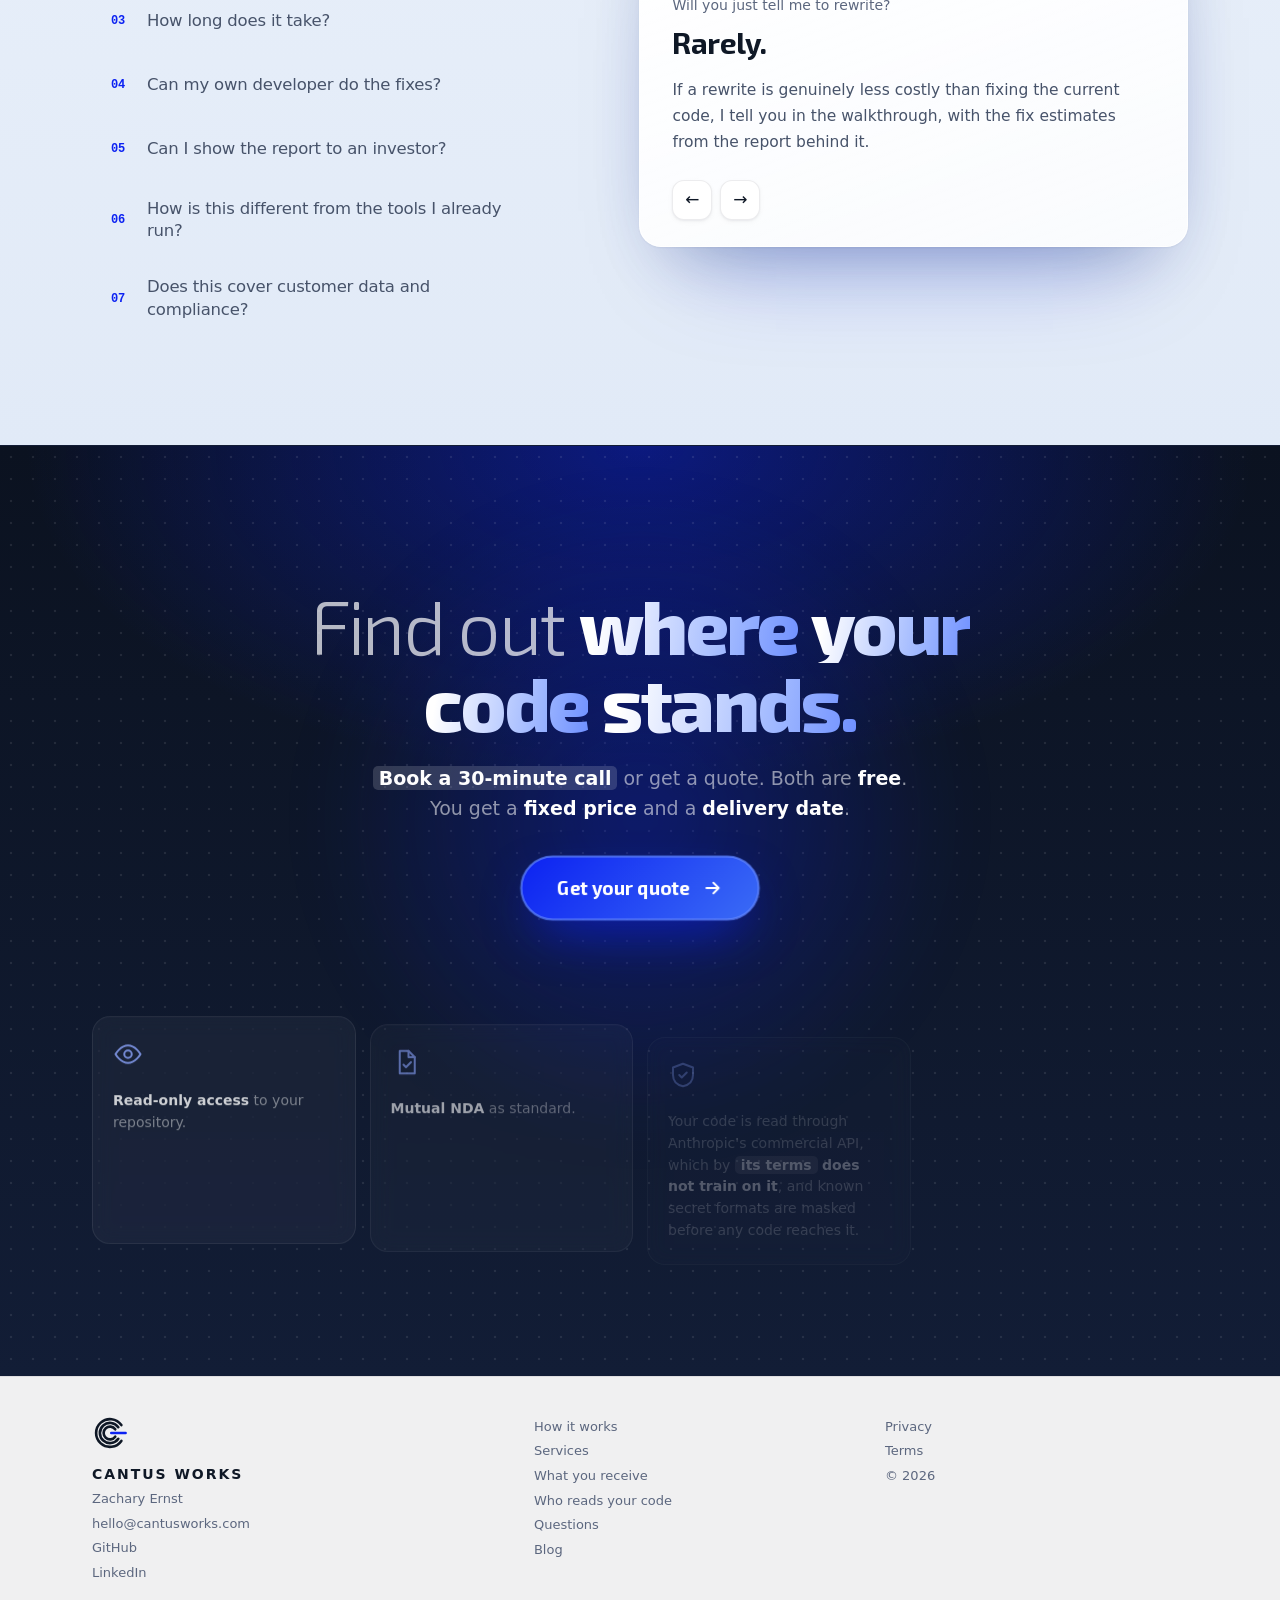
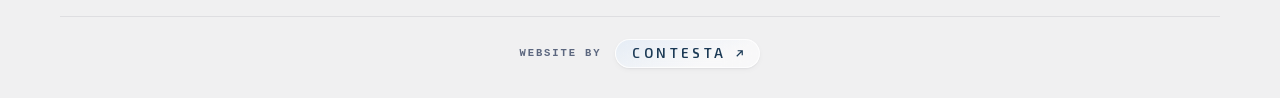
==== commit 19cec2ad: "Copy: retire 'Find. Fix. Govern.', apply the PO's gap-pass rewordings - Services heading is one sent" ====
--- a/index.html
+++ b/index.html
@@ -167,7 +167,7 @@
 <section id="services" class="svc-section">
   <div class="wrap">
     <p class="eyebrow">Services</p>
-    <h2 class="svc-title"><span>Find.</span> <span>Fix.</span> <span>Govern.</span></h2>
+    <h2 class="svc-title"><span>The inspection shows where your code stands,</span> <span>Remediation fixes it in priority order</span> <span>and Governance holds it to the same rule library every month.</span></h2>
 
     <div class="svc-grid">
 
@@ -176,7 +176,7 @@
           <span class="svc-node" aria-hidden="true">01</span>
           <span class="flagship-tag">Start here</span>
         </div>
-        <p class="verb">Find</p>
+        <p class="verb">Inspect</p>
         <h3>Codebase Inspection</h3>
         <p class="price"><span class="from">From</span> <span class="amt" data-to="3000">$3,000</span></p>
 
@@ -198,7 +198,7 @@
         </div>
 
         <p class="bold-line">Know what's wrong, what's solid and what to fix first.</p>
-        <p class="body">Every source file read against security and architecture rules, <mark class="svc-mark">every problem traced to its file and line, every judgment call made by the engineer who signs the report.</mark></p>
+        <p class="body">Every source file read against security and architecture rules, <mark class="svc-mark">every problem traced to its file and line, every call that matters made by the engineer who signs the report.</mark></p>
         <p class="small">Every hand-written file is read and counted: code, tests, config, templates, styles and docs. Generated files, lockfiles, vendored libraries and anything we agree to leave out aren't. The report states how many files were read, names every file that was not read and why, and says which rules applied to only part of the code. Not sure the size of your codebase? The quote step can count it for you.</p>
         <a class="btn btn-solid btn-sm" id="find-quote" href="/quote?need=find" data-umami-event="quote-click" data-umami-event-need="find">Get your quote</a>
       </article>
@@ -325,7 +325,7 @@
   <div class="wrap">
     <h2>Who reads your code</h2>
 
-    <p class="who-statement">Cantus Works is one person: <span class="who-key">I make every judgment call and sign every report.</span></p>
+    <p class="who-statement">Cantus Works is one person: <span class="who-key">every call that matters comes to me, and I sign every report.</span></p>
 
     <div class="who-grid">
       <article class="who-card who-person">
@@ -411,7 +411,7 @@
       </li>
       <li>
         <svg viewBox="0 0 24 24" aria-hidden="true"><path pathLength="1" d="M12 3l8 3v6c0 5-3.5 8-8 9-4.5-1-8-4-8-9V6z"/><path pathLength="1" d="M9 12l2 2 4-4"/></svg>
-        <p>Your code is read through Anthropic's commercial API, which by <a href="https://www.anthropic.com/legal/commercial-terms" target="_blank" rel="noopener">its terms</a> <b>does not train on it</b>, and secrets are masked before any code reaches it.</p>
+        <p>Your code is read through Anthropic's commercial API, which by <a href="https://www.anthropic.com/legal/commercial-terms" target="_blank" rel="noopener">its terms</a> <b>does not train on it</b>, and known secret formats are masked before any code reaches it.</p>
       </li>
       <li>
         <svg viewBox="0 0 24 24" aria-hidden="true"><path pathLength="1" d="M4 7h16M10 11v6M14 11v6M6 7l1 13h10l1-13M9 7V4h6v3"/></svg>
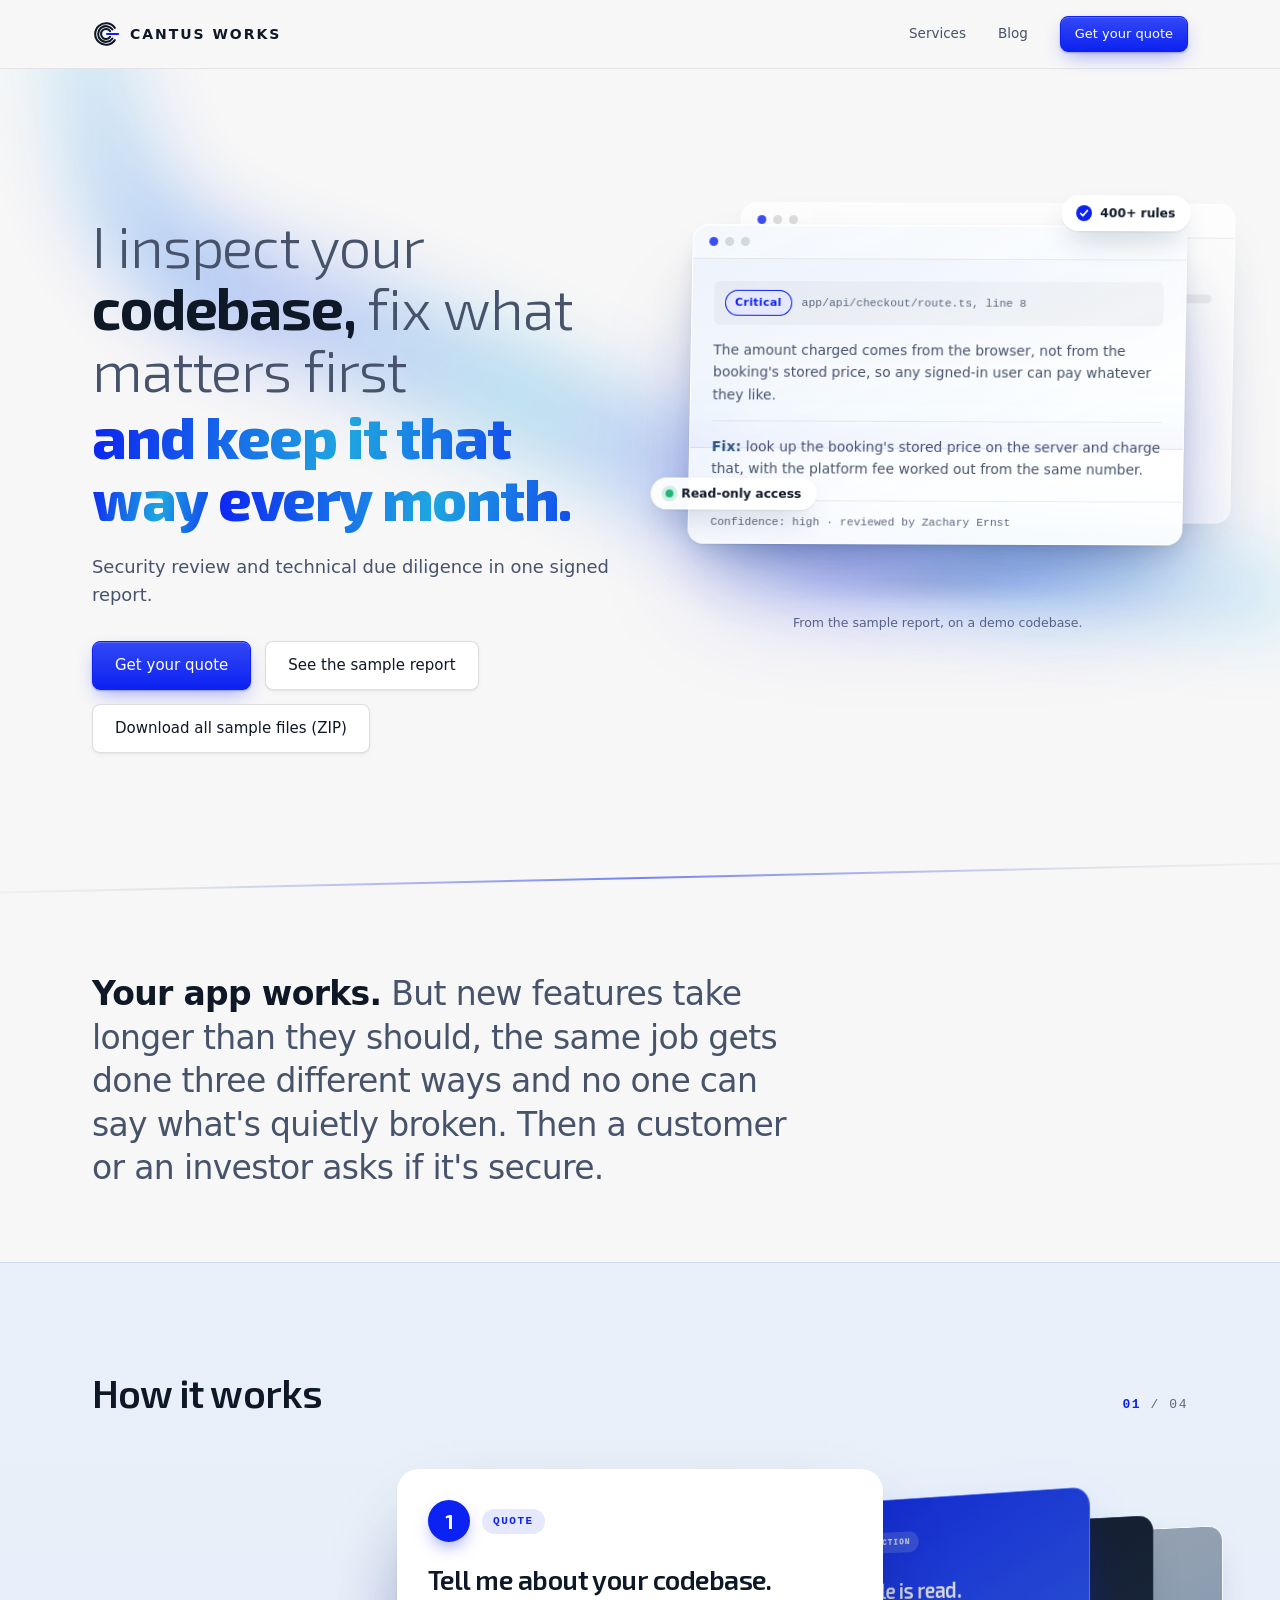
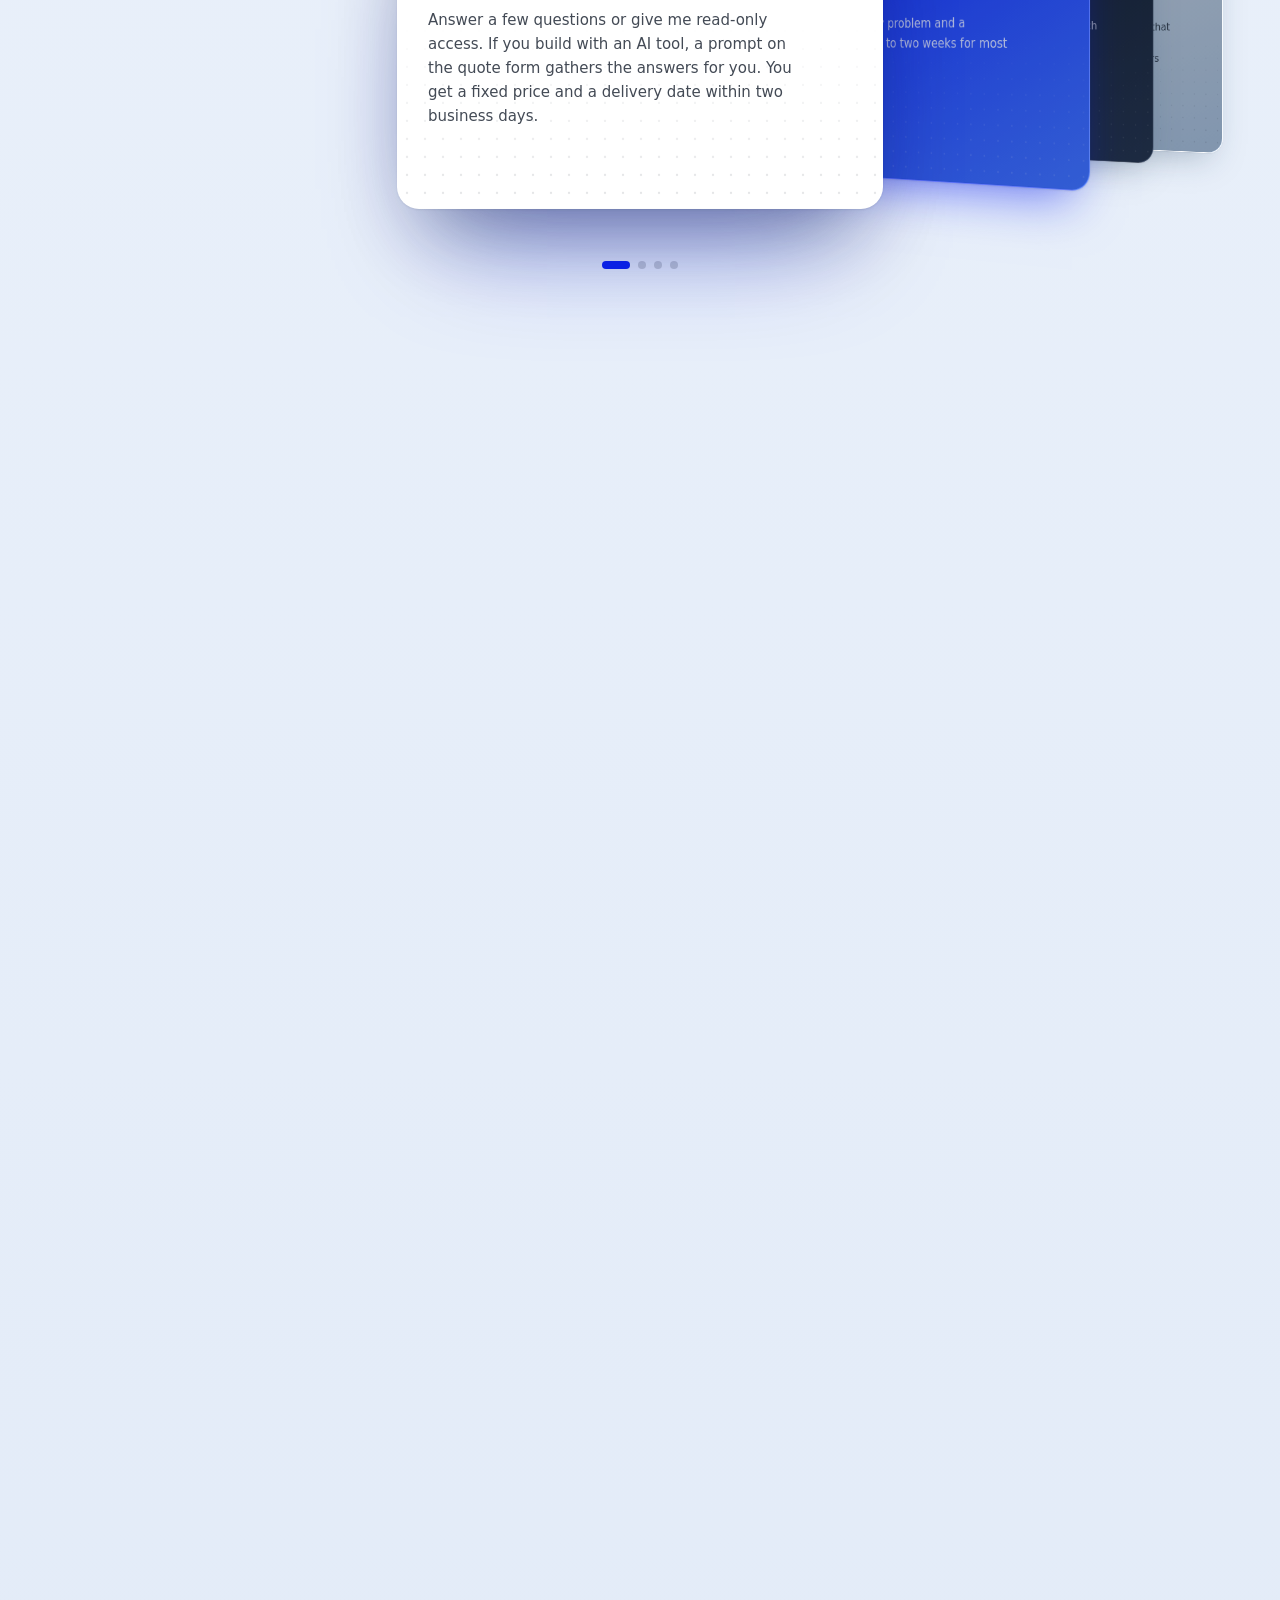
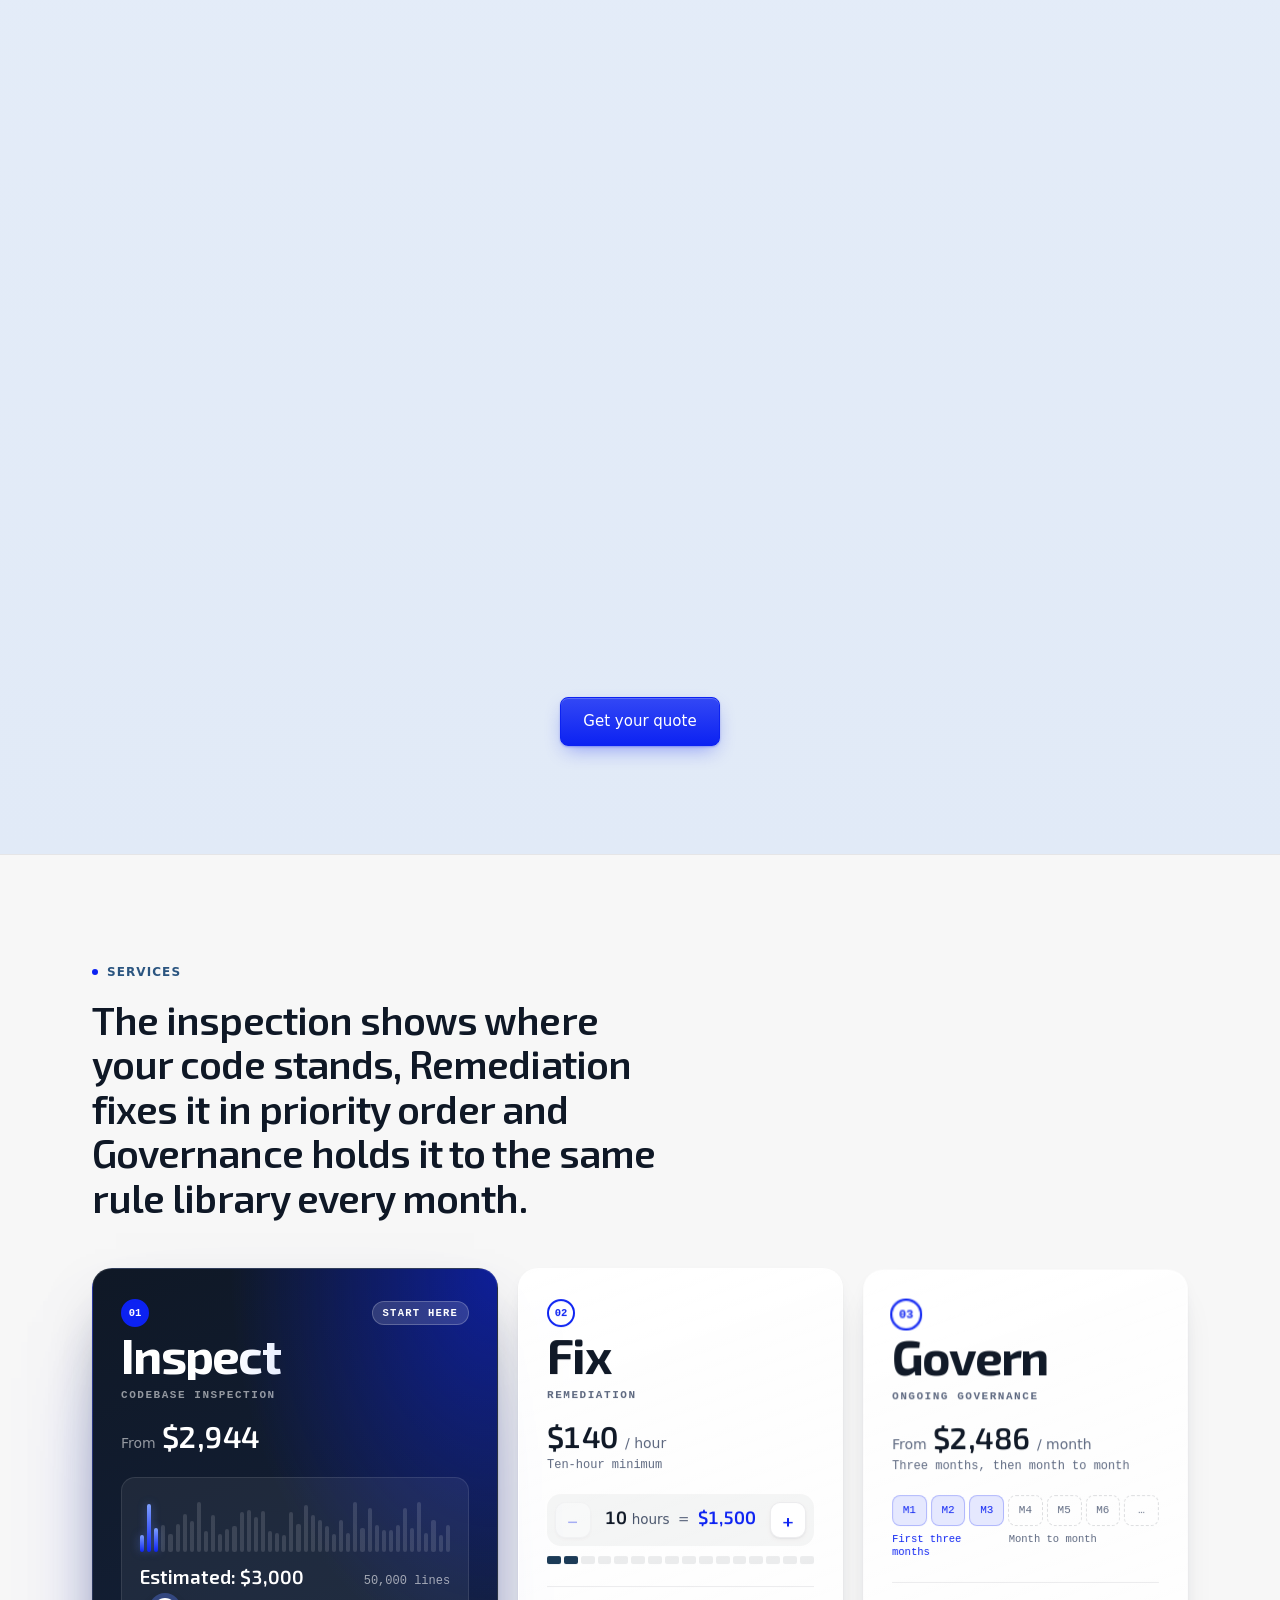
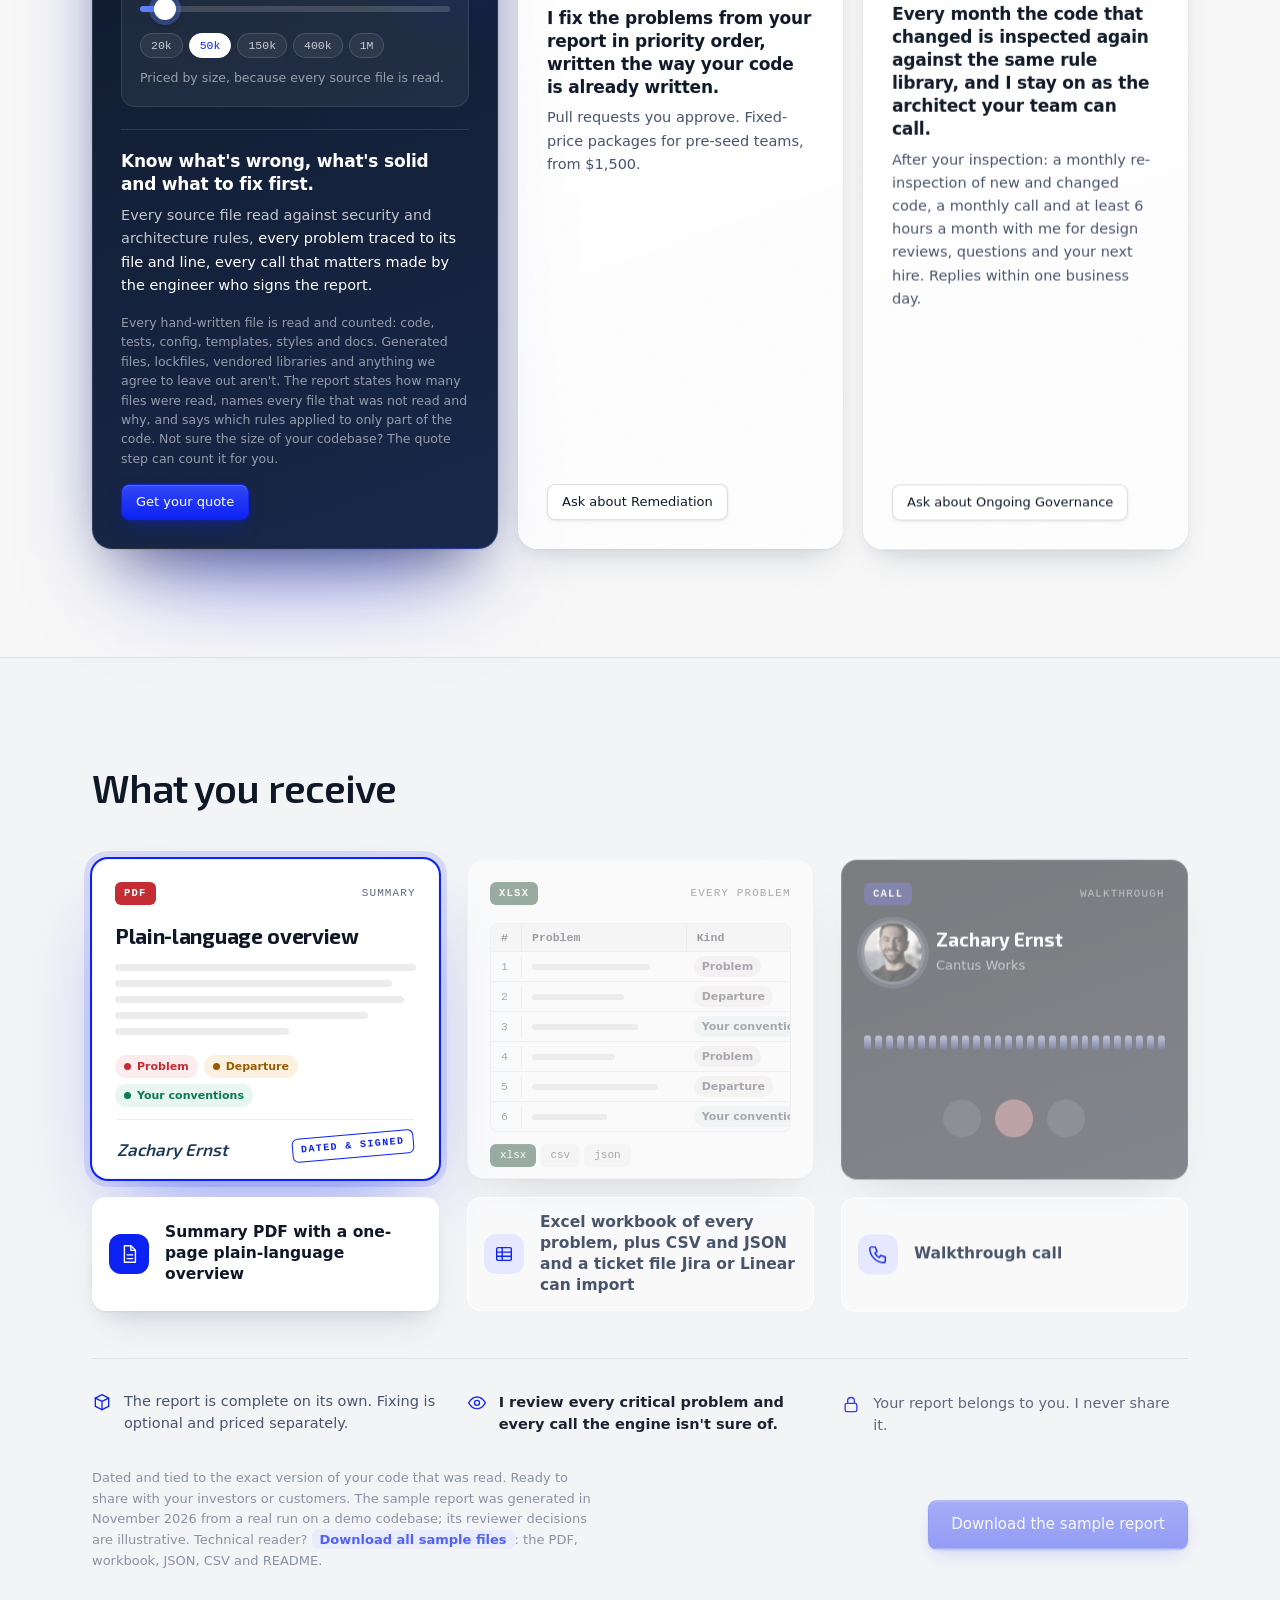
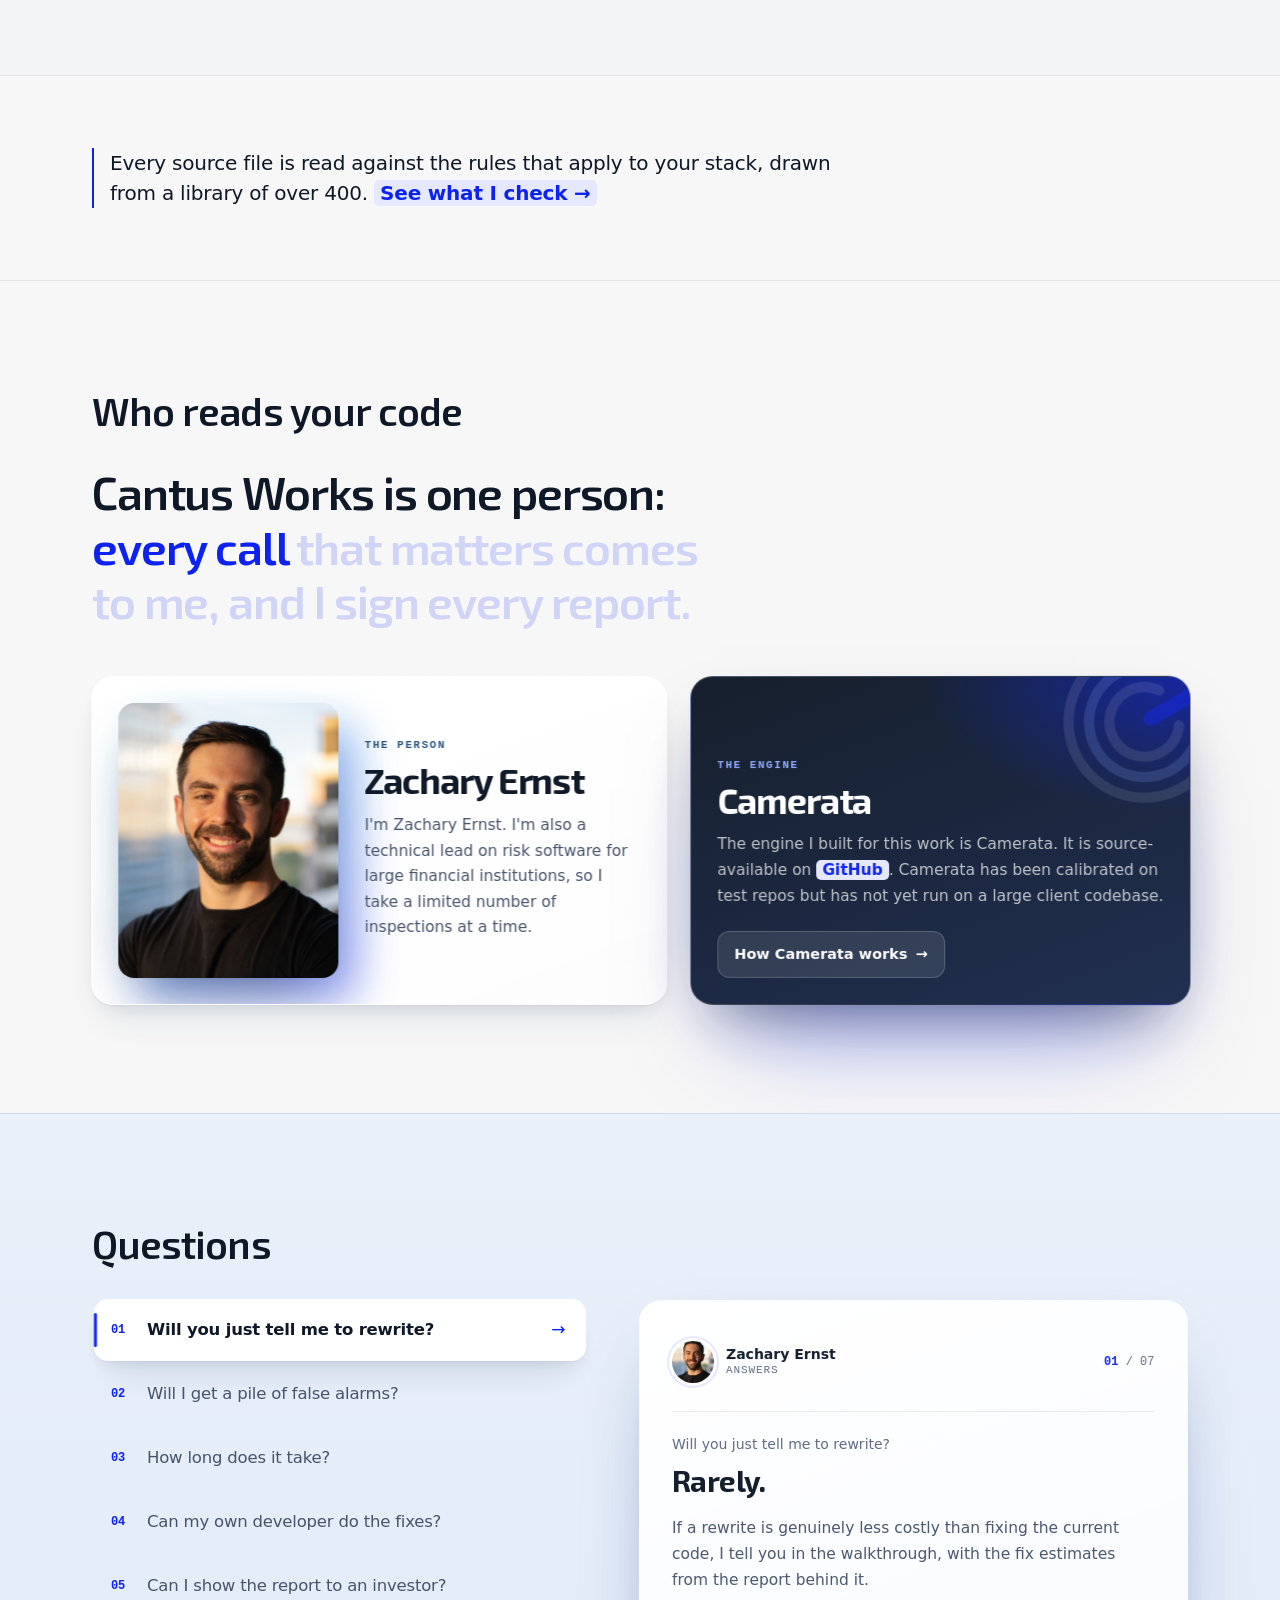
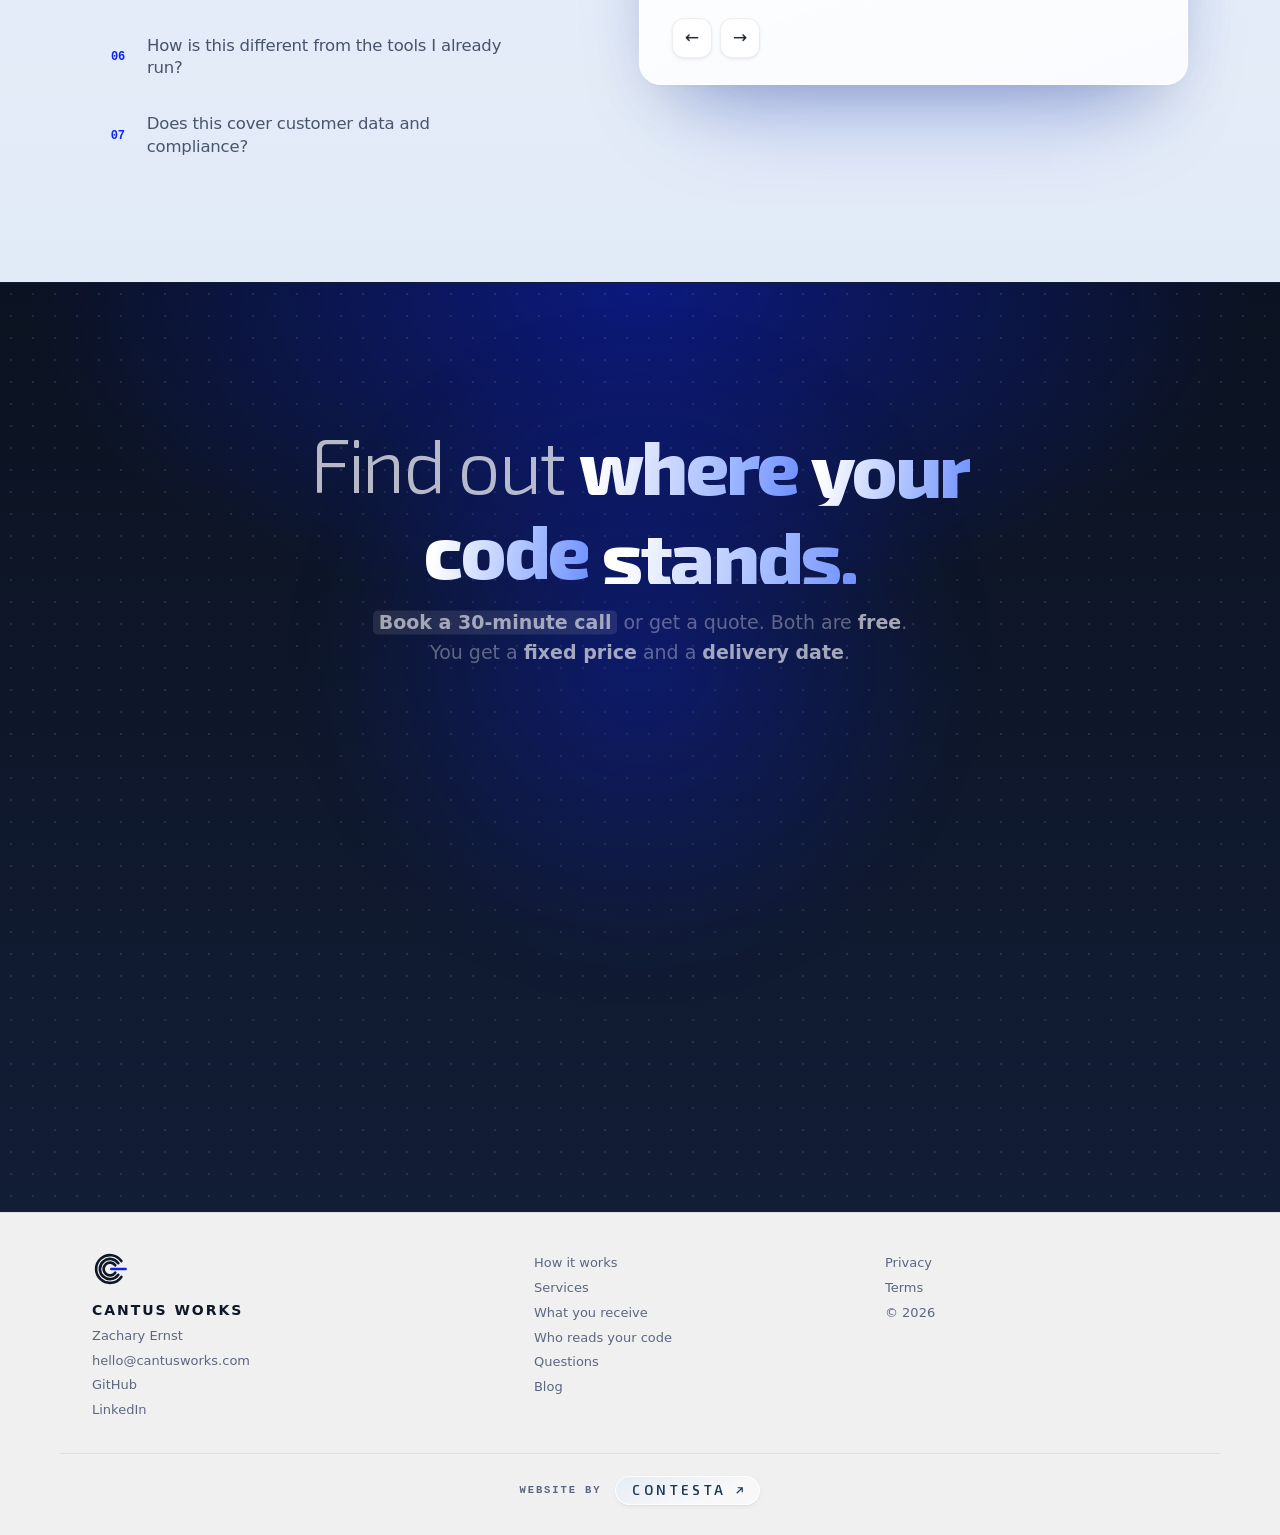
==== commit cf923a21: "Copy: shorter hero (Zach's pick, option B) 'I inspect your codebase, fix what matters first and keep" ====
--- a/index.html
+++ b/index.html
@@ -68,8 +68,8 @@
     <div class="hero-grid">
       <div class="hero-copy">
         <h1 class="hero-title">
-          <span class="hl hl1"><span class="w"><span>I</span></span> <span class="w"><span>inspect</span></span> <span class="w"><span>your</span></span> <span class="w"><span class="scr">codebase</span></span> <span class="w"><span>against</span></span> <span class="w"><span>written</span></span> <span class="w"><span>security</span></span> <span class="w"><span>and</span></span> <span class="w"><span>architecture</span></span> <span class="w"><span>rules,</span></span> <span class="w"><span>fix</span></span> <span class="w"><span>what</span></span> <span class="w"><span>matters</span></span> <span class="w"><span>first</span></span> <span class="w"><span>and</span></span></span>
-          <span class="hl hl2"><span class="grad">hold it to those rules</span> <em class="accent">every month after.</em></span>
+          <span class="hl hl1"><span class="w"><span>I</span></span> <span class="w"><span>inspect</span></span> <span class="w"><span>your</span></span> <span class="w"><span class="scr">codebase,</span></span> <span class="w"><span>fix</span></span> <span class="w"><span>what</span></span> <span class="w"><span>matters</span></span> <span class="w"><span>first</span></span></span>
+          <span class="hl hl2"><span class="grad">and keep it that way</span> <em class="accent">every month.</em></span>
         </h1>
         <p class="standfirst">Security review and technical due diligence in one signed report.</p>
         <div class="hero-cta">
